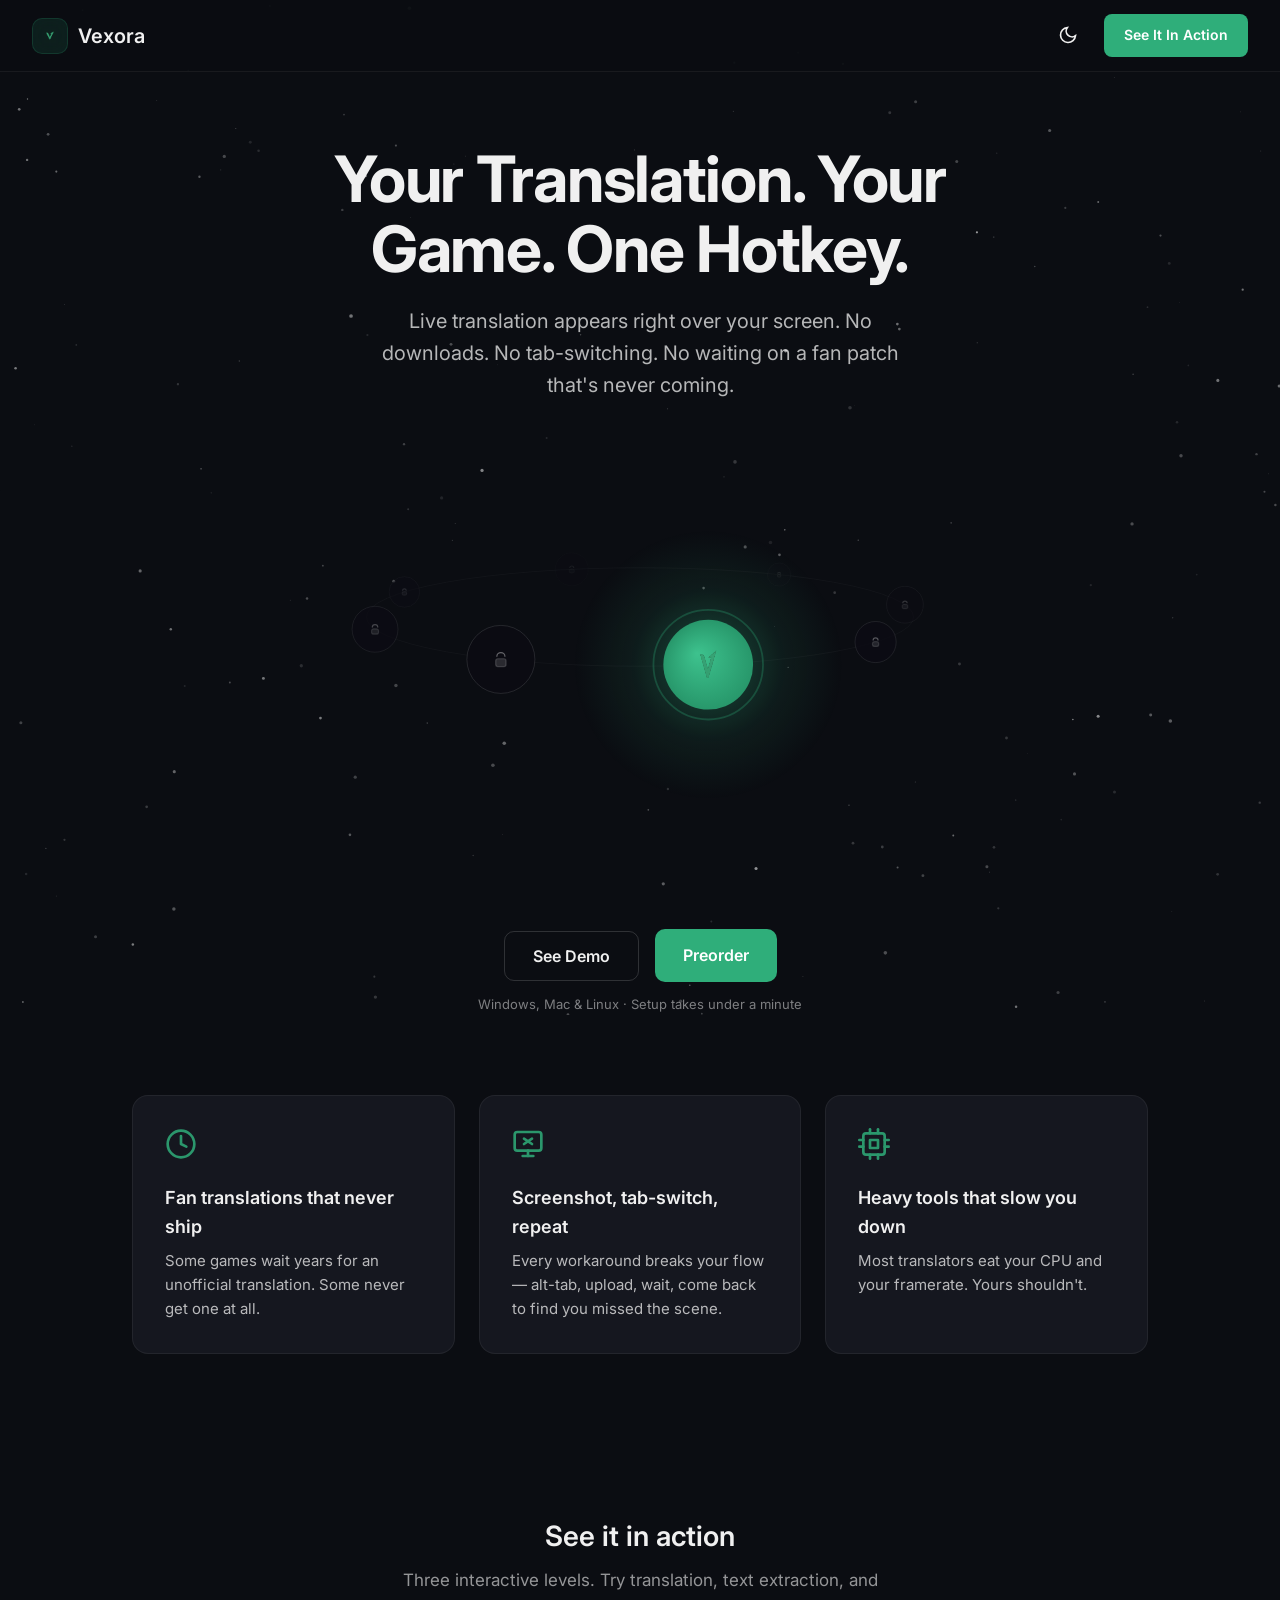
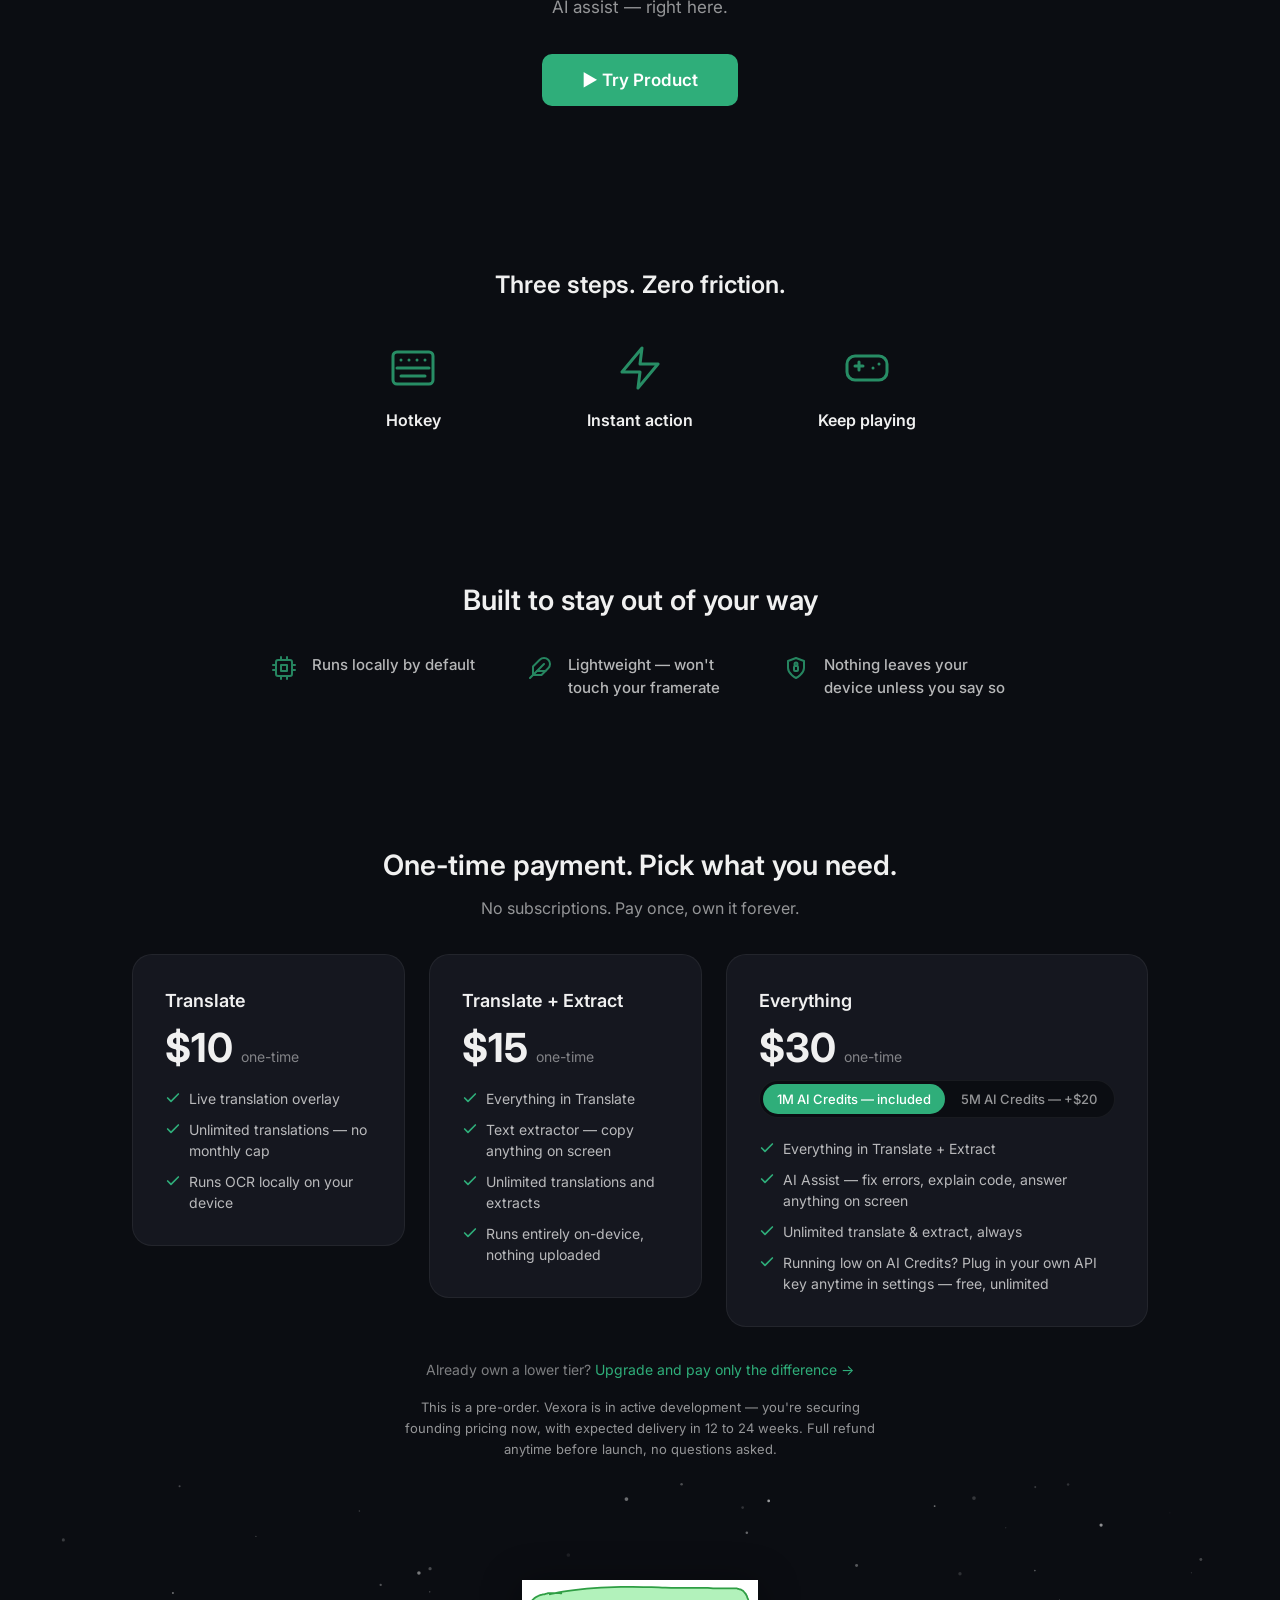
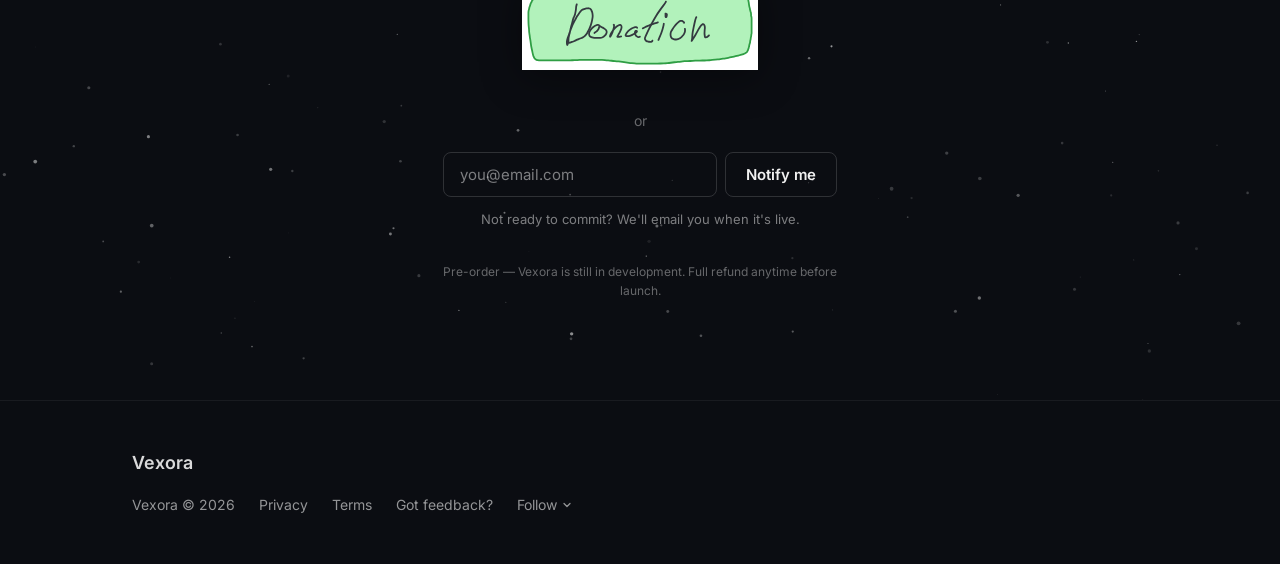
==== vexora/index.html @ 1b19114e "fix: implement realistic comet gravity slingshot and fix wrapping behavior" ====
<!DOCTYPE html>
<html lang="en" data-theme="dark">
<head>
  <meta charset="UTF-8">
  <meta name="viewport" content="width=device-width, initial-scale=1.0">
  <title>Vexora Project</title>
  <meta name="description" content="Live translation appears right over your screen. No downloads. No tab-switching. No waiting on a fan patch that's never coming.">

  <!-- Open Graph (Discord / Reddit / Telegram share cards) -->
  <meta property="og:title" content="Vexora — Live Game Translation & AI Screen Assistant">
  <meta property="og:description" content="Live translation overlay for games. One hotkey, zero tab-switching. Works on Windows & Mac.">
  <meta property="og:type" content="website">
  <meta property="og:url" content="https://noxielabs.space/">
  <meta property="og:image" content="">
  <meta property="og:image:width" content="1200">
  <meta property="og:image:height" content="630">

  <!-- Twitter Card -->
  <meta name="twitter:card" content="summary_large_image">
  <meta name="twitter:title" content="Vexora — Live Game Translation & AI Screen Assistant">
  <meta name="twitter:description" content="Live translation overlay for games. One hotkey, zero tab-switching.">
  <meta name="twitter:image" content="">

  <!-- Favicon (inline SVG placeholder — geometric V in brand green) -->
  <link rel="icon" type="image/svg+xml" href="data:image/svg+xml,%3Csvg xmlns='http://www.w3.org/2000/svg' viewBox='0 0 32 32'%3E%3Crect width='32' height='32' rx='8' fill='%230B0D12'/%3E%3Cpath d='M8 9l8 14 8-14' stroke='%232FAE7A' stroke-width='3' stroke-linecap='round' stroke-linejoin='round' fill='none'/%3E%3C/svg%3E">

  <!-- Fonts -->
  <link rel="preconnect" href="https://fonts.googleapis.com">
  <link rel="preconnect" href="https://fonts.gstatic.com" crossorigin>
  <link href="https://fonts.googleapis.com/css2?family=Inter:wght@400;500;600;700&display=swap" rel="stylesheet">

  <link rel="stylesheet" href="/assets/css/main.css">
</head>
<body>

  <!-- ========== HEADER ========== -->
  <header class="header" id="header">
    <a href="/" class="header__logo">
      <span class="header__logo-icon-wrap">
        <img src="/assets/images/logo.png" alt="Vexora V logo" class="header__logo-icon">
      </span>
      <span class="header__logo-text">Vexora</span>
    </a>
    <div class="header__right">
      <!-- Theme Toggle -->
      <button class="theme-toggle" id="theme-toggle" aria-label="Toggle theme">
        <!-- Sun icon (shown in light theme) -->
        <svg class="theme-toggle__sun" xmlns="http://www.w3.org/2000/svg" fill="none" viewBox="0 0 24 24" stroke="currentColor" stroke-width="2">
          <circle cx="12" cy="12" r="5"/>
          <line x1="12" y1="1" x2="12" y2="3"/>
          <line x1="12" y1="21" x2="12" y2="23"/>
          <line x1="4.22" y1="4.22" x2="5.64" y2="5.64"/>
          <line x1="18.36" y1="18.36" x2="19.78" y2="19.78"/>
          <line x1="1" y1="12" x2="3" y2="12"/>
          <line x1="21" y1="12" x2="23" y2="12"/>
          <line x1="4.22" y1="19.78" x2="5.64" y2="18.36"/>
          <line x1="18.36" y1="5.64" x2="19.78" y2="4.22"/>
        </svg>
        <!-- Moon icon (shown in dark theme) -->
        <svg class="theme-toggle__moon" xmlns="http://www.w3.org/2000/svg" fill="none" viewBox="0 0 24 24" stroke="currentColor" stroke-width="2">
          <path d="M21 12.79A9 9 0 1 1 11.21 3 7 7 0 0 0 21 12.79z"/>
        </svg>
      </button>
      <!-- CTA — anchors to demo section -->
      <a href="#demo" class="header__cta" id="header-demo-btn">See It In Action</a>
      <!-- Preorder CTA in header links to pricing -->
      <!-- Note: main preorder CTA is in hero section -->
    </div>
  </header>

  <!-- ========== SECTION 1: HERO ========== -->
  <section class="section" id="hero">
    <canvas class="stars-canvas" id="hero-stars"></canvas>

    <div class="hero__content" style="padding: 0 var(--space-xl);">
      <h1 class="hero__title">Your Translation. Your Game. One&nbsp;Hotkey.</h1>
      <p class="hero__subtitle">Live translation appears right over your screen. No downloads. No tab-switching. No waiting on a fan patch that's never coming.</p>
    </div>

    <div class="hero__planets-wrap" id="planets-wrap">
      <canvas class="hero__planets-canvas" id="planets-canvas"></canvas>
    </div>

    <div class="hero__content" style="padding: 0 var(--space-xl);">
      <div class="hero__cta-group">
        <button class="hero__cta hero__cta--secondary" id="hero-demo-btn">See Demo</button>
        <a href="#pricing" class="hero__cta">Preorder</a>
      </div>
      <p class="hero__micro">Windows, Mac &amp; Linux · Setup takes under a minute</p>
    </div>
  </section>

  <!-- ========== SECTION 2: PAIN ========== -->
  <section class="section" id="pain">
    <div class="container">
      <div class="pain__grid">

        <!-- Card 1 -->
        <div class="pain-card">
          <svg class="pain-card__icon" viewBox="0 0 24 24" fill="none" stroke="currentColor" stroke-width="2" stroke-linecap="round" stroke-linejoin="round">
            <circle cx="12" cy="12" r="10"/>
            <polyline points="12 6 12 12 16 14"/>
          </svg>
          <h3 class="pain-card__title">Fan translations that never ship</h3>
          <p class="pain-card__text">Some games wait years for an unofficial translation. Some never get one at all.</p>
        </div>

        <!-- Card 2 -->
        <div class="pain-card">
          <svg class="pain-card__icon" viewBox="0 0 24 24" fill="none" stroke="currentColor" stroke-width="2" stroke-linecap="round" stroke-linejoin="round">
            <rect x="2" y="3" width="20" height="14" rx="2"/>
            <line x1="8" y1="21" x2="16" y2="21"/>
            <line x1="12" y1="17" x2="12" y2="21"/>
            <line x1="15" y1="8" x2="9" y2="12"/>
            <line x1="9" y1="8" x2="15" y2="12"/>
          </svg>
          <h3 class="pain-card__title">Screenshot, tab-switch, repeat</h3>
          <p class="pain-card__text">Every workaround breaks your flow — alt-tab, upload, wait, come back to find you missed the scene.</p>
        </div>

        <!-- Card 3 -->
        <div class="pain-card">
          <svg class="pain-card__icon" viewBox="0 0 24 24" fill="none" stroke="currentColor" stroke-width="2" stroke-linecap="round" stroke-linejoin="round">
            <rect x="4" y="4" width="16" height="16" rx="2"/>
            <rect x="9" y="9" width="6" height="6"/>
            <line x1="9" y1="1" x2="9" y2="4"/>
            <line x1="15" y1="1" x2="15" y2="4"/>
            <line x1="9" y1="20" x2="9" y2="23"/>
            <line x1="15" y1="20" x2="15" y2="23"/>
            <line x1="20" y1="9" x2="23" y2="9"/>
            <line x1="20" y1="14" x2="23" y2="14"/>
            <line x1="1" y1="9" x2="4" y2="9"/>
            <line x1="1" y1="14" x2="4" y2="14"/>
          </svg>
          <h3 class="pain-card__title">Heavy tools that slow you down</h3>
          <p class="pain-card__text">Most translators eat your CPU and your framerate. Yours shouldn't.</p>
        </div>

      </div>
    </div>
  </section>

  <!-- ========== SECTION 3: INTERACTIVE DEMO ========== -->
  <section class="section" id="demo">
    <div class="container" style="text-align: center;">
      <h2 class="demo__title">See it in action</h2>
      <p style="font-size: 17px; color: var(--text-tertiary); margin-top: var(--space-sm); margin-bottom: var(--space-xl); max-width: 480px; margin-left: auto; margin-right: auto;">Three interactive levels. Try translation, text extraction, and AI assist — right here.</p>
      <button class="hero__cta" id="try-product-btn" style="font-size: 17px; padding: 16px 40px;">
        ▶︎ Try Product
      </button>
    </div>
  </section>

  <!-- ========== SECTION 4: HOW IT WORKS ========== -->
  <section class="section" id="how-it-works">
    <div class="container">
      <div class="hiw__header">
        <h2 class="hiw__title">Three steps. Zero friction.</h2>
      </div>
      <div class="hiw__grid">
        <!-- Step 1 -->
        <div class="hiw__step">
          <svg class="hiw__icon" viewBox="0 0 24 24" fill="none" stroke="currentColor" stroke-width="1.5" stroke-linecap="round" stroke-linejoin="round">
            <rect x="2" y="4" width="20" height="16" rx="2"/>
            <line x1="6" y1="8" x2="6" y2="8.01"/>
            <line x1="10" y1="8" x2="10" y2="8.01"/>
            <line x1="14" y1="8" x2="14" y2="8.01"/>
            <line x1="18" y1="8" x2="18" y2="8.01"/>
            <line x1="4" y1="12" x2="20" y2="12"/>
            <line x1="6" y1="16" x2="18" y2="16"/>
          </svg>
          <span class="hiw__label">Hotkey</span>
        </div>
        <!-- Step 2 -->
        <div class="hiw__step">
          <svg class="hiw__icon" viewBox="0 0 24 24" fill="none" stroke="currentColor" stroke-width="1.5" stroke-linecap="round" stroke-linejoin="round">
            <polygon points="13 2 3 14 12 14 11 22 21 10 12 10 13 2"/>
          </svg>
          <span class="hiw__label">Instant action</span>
        </div>
        <!-- Step 3 -->
        <div class="hiw__step">
          <svg class="hiw__icon" viewBox="0 0 24 24" fill="none" stroke="currentColor" stroke-width="1.5" stroke-linecap="round" stroke-linejoin="round">
            <line x1="6" y1="11" x2="10" y2="11"/>
            <line x1="8" y1="9" x2="8" y2="13"/>
            <line x1="15" y1="12" x2="15.01" y2="12"/>
            <line x1="18" y1="10" x2="18.01" y2="10"/>
            <rect x="2" y="6" width="20" height="12" rx="4"/>
          </svg>
          <span class="hiw__label">Keep playing</span>
        </div>
      </div>
    </div>
  </section>

  <!-- ========== SECTION 5: PRIVACY / TRUST ========== -->
  <section class="section" id="privacy-trust">
    <div class="container container--narrow">
      <div class="trust__header">
        <h2 class="trust__title">Built to stay out of your way</h2>
      </div>
      <div class="trust__grid">
        <!-- Item 1 -->
        <div class="trust__item">
          <svg class="trust__icon" viewBox="0 0 24 24" fill="none" stroke="currentColor" stroke-width="2" stroke-linecap="round" stroke-linejoin="round">
            <rect x="4" y="4" width="16" height="16" rx="2"/>
            <rect x="9" y="9" width="6" height="6"/>
            <line x1="9" y1="1" x2="9" y2="4"/><line x1="15" y1="1" x2="15" y2="4"/>
            <line x1="9" y1="20" x2="9" y2="23"/><line x1="15" y1="20" x2="15" y2="23"/>
            <line x1="20" y1="9" x2="23" y2="9"/><line x1="20" y1="14" x2="23" y2="14"/>
            <line x1="1" y1="9" x2="4" y2="9"/><line x1="1" y1="14" x2="4" y2="14"/>
          </svg>
          <span class="trust__text">Runs locally by default</span>
        </div>
        <!-- Item 2 -->
        <div class="trust__item">
          <svg class="trust__icon" viewBox="0 0 24 24" fill="none" stroke="currentColor" stroke-width="2" stroke-linecap="round" stroke-linejoin="round">
            <path d="M20.24 12.24a6 6 0 0 0-8.49-8.49L5 10.5V19h8.5z"/>
            <line x1="16" y1="8" x2="2" y2="22"/>
            <line x1="17.5" y1="15" x2="9" y2="15"/>
          </svg>
          <span class="trust__text">Lightweight — won't touch your framerate</span>
        </div>
        <!-- Item 3 -->
        <div class="trust__item">
          <svg class="trust__icon" viewBox="0 0 24 24" fill="none" stroke="currentColor" stroke-width="2" stroke-linecap="round" stroke-linejoin="round">
            <path d="M12 22s8-4 8-10V5l-8-3-8 3v7c0 6 8 10 8 10z"/>
            <rect x="10" y="10" width="4" height="5" rx="1"/>
            <circle cx="12" cy="8" r="1.5"/>
          </svg>
          <span class="trust__text">Nothing leaves your device unless you say so</span>
        </div>
      </div>
    </div>
  </section>

  <!-- ========== SECTION 6: PRICING ========== -->
  <section class="section" id="pricing" style="padding-bottom: 20px;">
    <div class="container">

      <div class="pricing__header">
        <h2 class="pricing__title">One-time payment. Pick what you need.</h2>
        <p class="pricing__subtitle">No subscriptions. Pay once, own it forever.</p>
      </div>

      <div class="pricing__grid">

        <!-- TIER 1 -->
        <div class="pricing-card">
          <h3 class="pricing-card__name">Translate</h3>
          <div class="pricing-card__price-row">
            <span class="pricing-card__price">$10</span>
            <span class="pricing-card__price-label">one-time</span>
          </div>
          <ul class="pricing-card__features">
            <li class="pricing-card__feature">
              <svg class="pricing-card__check" viewBox="0 0 24 24" fill="none" stroke="currentColor" stroke-width="2.5" stroke-linecap="round" stroke-linejoin="round"><polyline points="20 6 9 17 4 12"/></svg>
              Live translation overlay
            </li>
            <li class="pricing-card__feature">
              <svg class="pricing-card__check" viewBox="0 0 24 24" fill="none" stroke="currentColor" stroke-width="2.5" stroke-linecap="round" stroke-linejoin="round"><polyline points="20 6 9 17 4 12"/></svg>
              Unlimited translations — no monthly cap
            </li>
            <li class="pricing-card__feature">
              <svg class="pricing-card__check" viewBox="0 0 24 24" fill="none" stroke="currentColor" stroke-width="2.5" stroke-linecap="round" stroke-linejoin="round"><polyline points="20 6 9 17 4 12"/></svg>
              Runs OCR locally on your device
            </li>
          </ul>
          <!-- <a href="#pending-checkout" class="pricing-card__btn pricing-card__btn--secondary" id="btn-tier1">Get Translate</a> -->
        </div>

        <!-- TIER 2 (highlighted) -->
        <div class="pricing-card">

          <h3 class="pricing-card__name">Translate + Extract</h3>
          <div class="pricing-card__price-row">
            <span class="pricing-card__price">$15</span>
            <span class="pricing-card__price-label">one-time</span>
          </div>
          <ul class="pricing-card__features">
            <li class="pricing-card__feature">
              <svg class="pricing-card__check" viewBox="0 0 24 24" fill="none" stroke="currentColor" stroke-width="2.5" stroke-linecap="round" stroke-linejoin="round"><polyline points="20 6 9 17 4 12"/></svg>
              Everything in Translate
            </li>
            <li class="pricing-card__feature">
              <svg class="pricing-card__check" viewBox="0 0 24 24" fill="none" stroke="currentColor" stroke-width="2.5" stroke-linecap="round" stroke-linejoin="round"><polyline points="20 6 9 17 4 12"/></svg>
              Text extractor — copy anything on screen
            </li>
            <li class="pricing-card__feature">
              <svg class="pricing-card__check" viewBox="0 0 24 24" fill="none" stroke="currentColor" stroke-width="2.5" stroke-linecap="round" stroke-linejoin="round"><polyline points="20 6 9 17 4 12"/></svg>
              Unlimited translations and extracts
            </li>
            <li class="pricing-card__feature">
              <svg class="pricing-card__check" viewBox="0 0 24 24" fill="none" stroke="currentColor" stroke-width="2.5" stroke-linecap="round" stroke-linejoin="round"><polyline points="20 6 9 17 4 12"/></svg>
              Runs entirely on-device, nothing uploaded
            </li>
          </ul>
          <!-- <a href="#pending-checkout" class="pricing-card__btn pricing-card__btn--primary" id="btn-tier2">Get Translate + Extract</a> -->
        </div>

        <!-- TIER 3 (with AI Credits toggle) -->
        <div class="pricing-card">
          <h3 class="pricing-card__name">Everything</h3>
          <div class="pricing-card__price-row">
            <span class="pricing-card__price" id="tier3-price">$30</span>
            <span class="pricing-card__price-label">one-time</span>
          </div>

          <!-- AI Credits toggle -->
          <div class="pricing-card__toggle-wrap">
            <div class="credits-toggle" id="credits-toggle">
              <button class="credits-toggle__opt active" data-credits="1m">1M AI Credits — included</button>
              <button class="credits-toggle__opt" data-credits="5m">5M AI Credits — +$20</button>
            </div>
          </div>

          <ul class="pricing-card__features">
            <li class="pricing-card__feature">
              <svg class="pricing-card__check" viewBox="0 0 24 24" fill="none" stroke="currentColor" stroke-width="2.5" stroke-linecap="round" stroke-linejoin="round"><polyline points="20 6 9 17 4 12"/></svg>
              Everything in Translate + Extract
            </li>
            <li class="pricing-card__feature">
              <svg class="pricing-card__check" viewBox="0 0 24 24" fill="none" stroke="currentColor" stroke-width="2.5" stroke-linecap="round" stroke-linejoin="round"><polyline points="20 6 9 17 4 12"/></svg>
              AI Assist — fix errors, explain code, answer anything on screen
            </li>
            <li class="pricing-card__feature">
              <svg class="pricing-card__check" viewBox="0 0 24 24" fill="none" stroke="currentColor" stroke-width="2.5" stroke-linecap="round" stroke-linejoin="round"><polyline points="20 6 9 17 4 12"/></svg>
              Unlimited translate &amp; extract, always
            </li>
            <li class="pricing-card__feature">
              <svg class="pricing-card__check" viewBox="0 0 24 24" fill="none" stroke="currentColor" stroke-width="2.5" stroke-linecap="round" stroke-linejoin="round"><polyline points="20 6 9 17 4 12"/></svg>
              Running low on AI Credits? Plug in your own API key anytime in settings — free, unlimited
            </li>
          </ul>
          <!-- <a href="#pending-checkout" class="pricing-card__btn pricing-card__btn--secondary" id="btn-tier3">Get Everything</a> -->
        </div>

      </div>

      <!-- Upgrade + disclaimer -->
      <div class="pricing__footer">
        <p class="pricing__upgrade">Already own a lower tier? <a href="mailto:noxielabs@gmail.com">Upgrade and pay only the difference →</a></p>
        <p class="pricing__disclaimer">This is a pre-order. Vexora is in active development — you're securing founding pricing now, with expected delivery in 12 to 24 weeks. Full refund anytime before launch, no questions asked.</p>
      </div>

    </div>
  </section>


  <!-- ========== SECTION 7: FINAL CTA ========== -->
  <section class="section" id="final-cta">
    <canvas class="stars-canvas" id="cta-stars"></canvas>
    <!-- Додано flexbox для центрування та прибрано зайвий верхній відступ -->
    <div class="container container--cta" style="position: relative; z-index: 2; padding-top: 0; display: flex; flex-direction: column; align-items: center;">
      <a href="/pages/beta" style="display: inline-block; transition: transform 0.3s ease; margin-bottom: 20px;" onmouseenter="this.style.transform='scale(1.05) rotate(-2deg)'" onmouseleave="this.style.transform='scale(1) rotate(0deg)'">
        <img src="/assets/images/button.svg" alt="Get Beta" style="max-height: 90px; display: block; filter: drop-shadow(0 6px 20px rgba(0, 0, 0, 0.4));">
      </a>
      <div class="cta__divider" style="margin-bottom: 20px;"><span>or</span></div>
      <div id="email-form-wrap">
        <form class="cta__email-form" id="email-form" novalidate>
          <input class="cta__email-input" type="email" name="email" placeholder="you@email.com" required autocomplete="email">
          <button class="cta__email-btn" type="submit">Notify me</button>
        </form>
        <p class="cta__email-hint">Not ready to commit? We'll email you when it's live.</p>
      </div>
      <p class="cta__preorder-note">Pre-order — Vexora is still in development. Full refund anytime before launch.</p>
    </div>
  </section>

  <!-- ========== FOOTER ========== -->
  <footer class="footer" id="footer">
    <div class="footer__inner">
      <div class="footer__brand">Vexora</div>
      <div class="footer__links">
        <span class="footer__copy">Vexora © 2026</span>
        <a href="/pages/privacy" class="footer__link">Privacy</a>
        <a href="/pages/terms" class="footer__link">Terms</a>
        <a href="https://tally.so/r/rjQXMv" class="footer__link" id="footer-feedback" target="_blank" rel="noopener">Got feedback?</a>

        <!-- Follow popup -->
        <div class="footer__follow-wrap">
          <button class="footer__follow-btn" id="follow-btn">
            Follow
            <svg viewBox="0 0 24 24" fill="none" stroke="currentColor" stroke-width="2.5" stroke-linecap="round" stroke-linejoin="round"><polyline points="6 9 12 15 18 9"/></svg>
          </button>
          <div class="footer__popup" id="follow-popup">
            <!-- Twitter/X -->
            <a href="https://x.com/noxielabs" class="footer__popup-link" id="social-twitter" target="_blank" rel="noopener">
              <svg viewBox="0 0 24 24"><path d="M23.953 4.57a10 10 0 01-2.825.775 4.958 4.958 0 002.163-2.723 10.054 10.054 0 01-3.127 1.195 4.92 4.92 0 00-8.384 4.482C7.69 8.095 4.067 6.13 1.64 3.162a4.822 4.822 0 00-.666 2.475c0 1.71.87 3.213 2.188 4.096a4.904 4.904 0 01-2.228-.616v.06a4.923 4.923 0 003.946 4.827 4.996 4.996 0 01-2.212.085 4.936 4.936 0 004.604 3.417 9.867 9.867 0 01-6.102 2.105c-.39 0-.779-.023-1.17-.067a13.995 13.995 0 007.557 2.209c9.053 0 13.998-7.496 13.998-13.985 0-.21 0-.42-.015-.63A9.935 9.935 0 0024 4.59z"/></svg>
              Twitter (X)
            </a>
            <!-- Telegram -->
            <a href="https://t.me/noxielabs" class="footer__popup-link" id="social-telegram" target="_blank" rel="noopener">
              <svg viewBox="0 0 24 24" fill="currentColor"><path d="M11.944 0A12 12 0 0 0 0 12a12 12 0 0 0 12 12 12 12 0 0 0 12-12A12 12 0 0 0 12 0h-.056zm4.962 7.224c.1-.002.321.023.465.14a.506.506 0 0 1 .171.325c.016.093.036.306.02.472-.18 1.898-.962 6.502-1.36 8.627-.168.9-.499 1.201-.82 1.23-.696.065-1.225-.46-1.9-.902-1.056-.693-1.653-1.124-2.678-1.8-1.185-.78-.417-1.21.258-1.91.177-.184 3.247-2.977 3.307-3.23.007-.032.014-.15-.056-.212s-.174-.041-.249-.024c-.106.024-1.793 1.14-5.061 3.345-.479.33-.913.49-1.302.48-.428-.008-1.252-.241-1.865-.44-.752-.245-1.349-.374-1.297-.789.027-.216.325-.437.893-.663 3.498-1.524 5.83-2.529 6.998-3.014 3.332-1.386 4.025-1.627 4.476-1.635z"/></svg>
              Telegram
            </a>
          </div>
        </div>
      </div>
    </div>
  </footer>

  <!-- ========== FULL-SCREEN DEMO OVERLAY ========== -->
  <div class="demo-overlay" id="demo-overlay">
    <div class="demo-overlay__bar">
      <div class="demo-overlay__progress">
        <div class="demo-overlay__step" id="step-1"></div>
        <div class="demo-overlay__step" id="step-2"></div>
        <div class="demo-overlay__step" id="step-3"></div>
        <span class="demo-overlay__level-label" id="level-label">Level 1 / 3</span>
      </div>
      <button class="demo-overlay__close" id="overlay-close" aria-label="Close demo">
        <svg viewBox="0 0 24 24" fill="none" stroke="currentColor" stroke-width="2" stroke-linecap="round" stroke-linejoin="round"><line x1="18" y1="6" x2="6" y2="18"/><line x1="6" y1="6" x2="18" y2="18"/></svg>
      </button>
    </div>

    <canvas class="demo-overlay__comet" id="demo-comet-canvas"></canvas>

    <div class="demo-overlay__body">
      <!-- Level transition screen -->
      <div class="demo-overlay__transition" id="level-transition">
        <div class="demo-overlay__transition-text" id="transition-text">Level Complete!</div>
        <div class="demo-overlay__transition-sub" id="transition-sub">Moving to next level...</div>
      </div>

      <!-- LEVEL 1: Translate (user-triggered) -->
      <div class="demo-overlay__level" id="overlay-level-1">
        <div class="demo-overlay__level-title">Level 1 — Translate</div>
        <p class="demo-overlay__level-desc">Press the hotkey to translate</p>

        <div class="demo-stage">
          <div class="translate__speaker">
            <div class="translate__avatar"></div>
            <span class="translate__speaker-name">NPC</span>
          </div>
          <div class="translate__text-line" id="ol-translate-text"></div>
        </div>

        <div class="demo-hotkey-indicator" id="ol-hotkey-indicator">
          <kbd>Hotkey</kbd> <span style="margin-left: 4px;">Translate</span>
        </div>
        <p class="demo-auto-caption" id="ol-translate-caption">That's it. No alt-tab, no dictionary, no guessing.</p>
      </div>

      <!-- LEVEL 2: Extract (user selects) -->
      <div class="demo-overlay__level" id="overlay-level-2">
        <div class="demo-overlay__level-title">Level 2 — Extract</div>
        <p class="demo-overlay__level-desc">Drag to select the text block</p>

        <div class="demo-stage" id="ol-extract-stage">
          <div class="demo__geo-frame demo__geo-frame--draggable" id="ol-extract-frame" style="max-width: 100%;">
            <div class="extract__lines" id="ol-extract-lines">
              <div class="extract__line"></div>
              <div class="extract__line"></div>
              <div class="extract__line"></div>
              <div class="extract__line"></div>
              <div class="extract__line"></div>
              <div class="extract__line"></div>
              <div class="extract__selection" id="ol-extract-selection"></div>
            </div>
            <div class="demo__toast" id="ol-extract-toast">
              <svg viewBox="0 0 24 24" fill="none" stroke="currentColor" stroke-width="2.5" stroke-linecap="round" stroke-linejoin="round"><polyline points="20 6 9 17 4 12"/></svg>
              Copied to clipboard
            </div>
            <div class="demo__select-rect" id="ol-extract-select-rect"></div>
          </div>
        </div>
        <p class="demo-auto-caption" id="ol-extract-caption">Grab any text on screen. Paste it wherever you need it.</p>
      </div>

      <!-- LEVEL 3: Assist (user selects) -->
      <div class="demo-overlay__level" id="overlay-level-3">
        <div class="demo-overlay__level-title">Level 3 — Assist</div>
        <p class="demo-overlay__level-desc">Select the broken blocks to fix them</p>

        <div class="demo-stage" id="ol-assist-stage">
          <div class="demo__geo-frame demo__geo-frame--draggable" id="ol-assist-frame" style="max-width: 100%;">
            <div class="assist__blocks" id="ol-assist-blocks">
              <div class="assist__block glitched"></div>
              <div class="assist__block glitched"></div>
              <div class="assist__block glitched"></div>
              <div class="assist__block glitched"></div>
              <div class="assist__block glitched"></div>
              <div class="assist__block glitched"></div>
            </div>
            <p class="assist__result" id="ol-assist-result">Fixed. Here's what went wrong: mismatched bracket on line 12.</p>
            <div class="demo__select-rect" id="ol-assist-select-rect"></div>
          </div>
        </div>
        <p class="demo-auto-caption" id="ol-assist-caption">From broken terminal output to a clear answer — instantly.</p>
      </div>

      <!-- FINISH screen -->
      <div class="demo-finish" id="overlay-finish">
        <div class="demo-finish__icon">
          <svg viewBox="0 0 24 24" fill="none" stroke="currentColor" stroke-width="2.5" stroke-linecap="round" stroke-linejoin="round"><polyline points="20 6 9 17 4 12"/></svg>
        </div>
        <div class="demo-finish__title">Demo Complete</div>
        <p class="demo-finish__desc">You've seen Translate, Extract, and Assist in action. Ready to get started?</p>
        <button class="demo-finish__btn" id="overlay-finish-btn">Finish</button>
      </div>
    </div>
  </div>

  <!-- Comet overlay canvas -->
  <canvas class="comet-canvas" id="comet-canvas"></canvas>

  <!-- Planet tooltip -->
  <div class="planet-tooltip" id="planet-tooltip"></div>

  <script>
    /* =============================================
       CONFIG — named constants for connectors
       (design-brief.md §10, mvp-toolbox.md)
       ============================================= */
    const CONFIG = {
      // Lemon Squeezy Checkout Links (Leave empty until you pass verification)
      LEMONSQUEEZY_CHECKOUT_URL_TIER1: "", 
      LEMONSQUEEZY_CHECKOUT_URL_TIER2: "",
      LEMONSQUEEZY_CHECKOUT_URL_TIER3_BASE: "",
      LEMONSQUEEZY_CHECKOUT_URL_TIER3_PLUS: "",
      
      // Loops.so Form Endpoint (Paste your Loops endpoint URL here)
      EMAIL_FORM_ENDPOINT: "https://app.loops.so/api/newsletter-form/cmslrspyg0m100j4dcmnsko24",
      
      // External Links (Replace these with your actual URLs)
      FEEDBACK_FORM_URL: "https://tally.so/r/rjQXMv", // Example Tally link
      TWITTER_URL: "https://x.com/noxielabs",
      TELEGRAM_URL: "https://t.me/noxielabs",
    };

    /* =============================================
       THEME TOGGLE
       ============================================= */
    const html = document.documentElement;
    const toggle = document.getElementById('theme-toggle');

    // Restore saved theme or default to dark
    const savedTheme = localStorage.getItem('vexora-theme') || 'dark';
    html.setAttribute('data-theme', savedTheme);

    toggle.addEventListener('click', () => {
      const current = html.getAttribute('data-theme');
      const next = current === 'dark' ? 'light' : 'dark';
      html.setAttribute('data-theme', next);
      localStorage.setItem('vexora-theme', next);
    });

    /* =============================================
       HEADER SCROLL STATE
       ============================================= */
    const header = document.getElementById('header');

    const onScroll = () => {
      if (window.scrollY > 10) {
        header.classList.add('scrolled');
      } else {
        header.classList.remove('scrolled');
      }
    };

    window.addEventListener('scroll', onScroll, { passive: true });
    onScroll(); // init

    /* =============================================
       HERO PARALLAX — mouse-driven bg shift
       (design-brief §1: "легкий parallax при русі
        миші, зсув 5-10px")
       ============================================= */
    const heroBg = document.getElementById('hero-bg');
    const heroSection = document.getElementById('hero');

    if (heroBg && heroSection) {
      let rafId = null;

      heroSection.addEventListener('mousemove', (e) => {
        if (rafId) return; // throttle to one rAF
        rafId = requestAnimationFrame(() => {
          const rect = heroSection.getBoundingClientRect();
          // Normalise cursor position to -1…+1 from center
          const nx = ((e.clientX - rect.left) / rect.width - 0.5) * 2;
          const ny = ((e.clientY - rect.top) / rect.height - 0.5) * 2;
          // Shift up to ±10px
          const dx = nx * 10;
          const dy = ny * 10;
          heroBg.style.transform = `translate(${dx}px, ${dy}px)`;
          rafId = null;
        });
      });

      heroSection.addEventListener('mouseleave', () => {
        heroBg.style.transition = 'transform 0.6s ease';
        heroBg.style.transform = 'translate(0, 0)';
        setTimeout(() => { heroBg.style.transition = ''; }, 600);
      });
    }

    /* =============================================
       GAMIFIED DEMO — Full-screen overlay with levels
       ============================================= */

    const GLYPHS = 'ΨΞΩΣΔΘΛΦαβγδεζηθλμξπρσφψωᚠᚢᚦᚨᚱᚲᛃᛇᛈᛉᛊᛏᛒᛗᛚᛞ';
    const TRANSLATED = 'Wait — I understand this now.';
    function randomGlyph() { return GLYPHS[Math.floor(Math.random() * GLYPHS.length)]; }
    function buildGlyphString(t) { return t.split('').map(c => c === ' ' ? ' ' : randomGlyph()).join(''); }

    // --- Overlay state machine ---
    const overlay = document.getElementById('demo-overlay');
    const overlayBody = overlay.querySelector('.demo-overlay__body');
    const levelLabel = document.getElementById('level-label');
    const steps = [document.getElementById('step-1'), document.getElementById('step-2'), document.getElementById('step-3')];
    const levels = [document.getElementById('overlay-level-1'), document.getElementById('overlay-level-2'), document.getElementById('overlay-level-3')];
    const finishScreen = document.getElementById('overlay-finish');
    const transitionEl = document.getElementById('level-transition');
    const transitionText = document.getElementById('transition-text');
    const transitionSub = document.getElementById('transition-sub');
    let currentLevel = 0;
    let translateLoopTimer = null;
    let overlayOpen = false;

    function openOverlay() {
      overlayOpen = true;
      document.body.style.overflow = 'hidden';
      overlay.classList.add('open');
      startLevel(1);
    }

    function closeOverlay() {
      overlayOpen = false;
      overlay.classList.remove('open');
      document.body.style.overflow = '';
      stopTranslateLoop();
      stopDemoComet();
      // Scroll back to the Try Product button
      setTimeout(() => {
        const btn = document.getElementById('try-product-btn');
        if (btn) btn.scrollIntoView({ behavior: 'smooth', block: 'center' });
      }, 500);
    }

    function updateProgress(level) {
      steps.forEach((s, i) => {
        s.classList.remove('active', 'done');
        if (i + 1 < level) s.classList.add('done');
        else if (i + 1 === level) s.classList.add('active');
      });
      levelLabel.textContent = level <= 3 ? `Level ${level} / 3` : 'Complete';
    }

    function startLevel(num) {
      currentLevel = num;
      updateProgress(num);

      // Hide all levels + finish
      levels.forEach(l => l.classList.remove('active'));
      finishScreen.classList.remove('active');
      transitionEl.classList.remove('active');

      if (num === 1) { startLevel1(); }
      else if (num === 2) { initLevel2(); levels[1].classList.add('active'); }
      else if (num === 3) { initLevel3(); levels[2].classList.add('active'); }

      // Start the demo comet guide for this level
      startDemoComet(num);
    }

    function transitionToLevel(nextNum) {
      stopTranslateLoop();
      stopDemoComet();
      const isFinish = nextNum > 3;
      transitionText.textContent = isFinish ? 'All Levels Complete!' : 'Level Complete!';
      transitionSub.textContent = isFinish ? 'Great job!' : 'Moving to next level...';
      transitionEl.classList.add('active');

      setTimeout(() => {
        transitionEl.classList.remove('active');
        if (isFinish) {
          levels.forEach(l => l.classList.remove('active'));
          updateProgress(4);
          finishScreen.classList.add('active');
        } else {
          startLevel(nextNum);
        }
      }, 1500);
    }

    // --- Localized success animation (confetti within shape) ---
    function playSuccessParticles(stageEl, rectData) {
      const container = document.createElement('div');
      container.className = 'selection-success';
      // Position at center of the selection rect
      const cx = rectData.x + rectData.w / 2;
      const cy = rectData.y + rectData.h / 2;
      container.style.left = cx + 'px';
      container.style.top = cy + 'px';

      const colors = ['#2FAE7A', '#6E64FC', '#4F8EF7', '#F5A623', '#3ec48f'];
      const count = 18;

      for (let i = 0; i < count; i++) {
        const p = document.createElement('div');
        p.className = 'selection-success__particle';
        const angle = (Math.PI * 2 * i) / count + (Math.random() - 0.5) * 0.5;
        const dist = 20 + Math.random() * Math.min(rectData.w, rectData.h) * 0.4;
        const tx = Math.cos(angle) * dist;
        const ty = Math.sin(angle) * dist;
        const sz = 4 + Math.random() * 5;
        p.style.width = sz + 'px';
        p.style.height = sz + 'px';
        p.style.background = colors[i % colors.length];
        p.style.setProperty('--tx', tx + 'px');
        p.style.setProperty('--ty', ty + 'px');
        container.appendChild(p);
      }

      stageEl.style.position = 'relative';
      stageEl.appendChild(container);
      setTimeout(() => container.remove(), 900);
    }

    // --- LEVEL 1: User-triggered translate ---
    const olTranslateEl = document.getElementById('ol-translate-text');
    const olHotkeyInd = document.getElementById('ol-hotkey-indicator');
    const olTranslateCaption = document.getElementById('ol-translate-caption');
    let level1Triggered = false;

    function olRenderChars(text, className) {
      olTranslateEl.innerHTML = '';
      text.split('').forEach((ch, i) => {
        const span = document.createElement('span');
        span.className = 'translate__char ' + className;
        span.textContent = ch === ' ' ? '\u00A0' : ch;
        span.style.transitionDelay = (i * 22) + 'ms';
        olTranslateEl.appendChild(span);
      });
    }

    function playLevel1Seq(seq, index, onComplete) {
      if (index >= seq.length) {
        if (onComplete) onComplete();
        return;
      }

      if (index === 0) {
        olRenderChars(seq[index], 'morphing');
        requestAnimationFrame(() => requestAnimationFrame(() => {
          olTranslateEl.querySelectorAll('.translate__char').forEach(c => {
            c.classList.remove('morphing'); c.classList.add('revealed');
          });
        }));
        translateLoopTimer = setTimeout(() => playLevel1Seq(seq, index + 1, onComplete), 1500);
      } else {
        const chars = olTranslateEl.querySelectorAll('.translate__char');
        chars.forEach(c => { c.classList.remove('revealed'); c.classList.add('morphing'); });
        
        translateLoopTimer = setTimeout(() => {
          olRenderChars(seq[index], 'morphing');
          requestAnimationFrame(() => requestAnimationFrame(() => {
            olTranslateEl.querySelectorAll('.translate__char').forEach(c => {
              c.classList.remove('morphing'); c.classList.add('revealed');
            });
          }));
          translateLoopTimer = setTimeout(() => playLevel1Seq(seq, index + 1, onComplete), 1500);
        }, 400); 
      }
    }

    function startLevel1() {
      levels[0].classList.add('active');
      level1Triggered = false;
      olTranslateCaption.classList.remove('visible');
      olHotkeyInd.classList.remove('visible', 'pressed');

      stopTranslateLoop();
      
      const GIBBERISH_SEQ = ["&#^#&^$&#^$&^", "@#&^@##&@^$#&", "@($*(@*#&@(*&#*"];
      playLevel1Seq(GIBBERISH_SEQ, 0, () => {
        translateLoopTimer = setTimeout(() => olHotkeyInd.classList.add('visible'), 600);
      });
    }

    // User clicks the hotkey indicator to trigger translation
    olHotkeyInd.addEventListener('click', () => {
      if (currentLevel !== 1 || level1Triggered || !overlayOpen) return;
      level1Triggered = true;
      stopDemoComet(); // stop the comet orbiting
      runTranslateOnce();
    });

    function runTranslateOnce() {
      if (!overlayOpen || currentLevel !== 1) return;

      stopTranslateLoop();

      // Phase 1: Press hotkey indicator
      olHotkeyInd.classList.add('pressed');

      // The Purple Wave
      const stageEl = document.querySelector('#overlay-level-1 .demo-stage');
      const ripple = document.createElement('div');
      ripple.className = 'magic-ripple';
      stageEl.appendChild(ripple);
      
      setTimeout(() => ripple.remove(), 1200);

      // Phase 2: Blur out glyphs
      const chars = olTranslateEl.querySelectorAll('.translate__char');
      chars.forEach(c => { c.classList.remove('revealed'); c.classList.add('morphing'); });

      // Phase 3 & 4: Swap to translated sequence
      const ENGLISH_SEQ = ["Where is the artifact?", "The king hid it well.", "We must find it."];
      translateLoopTimer = setTimeout(() => {
        olHotkeyInd.classList.remove('pressed');
        olTranslateCaption.classList.add('visible');
        
        playLevel1Seq(ENGLISH_SEQ, 0, () => {
          // Phase 5: Advance to Level 2
          translateLoopTimer = setTimeout(() => {
            transitionToLevel(2);
          }, 1000);
        });
      }, 700);
    }

    function stopTranslateLoop() {
      if (translateLoopTimer) { clearTimeout(translateLoopTimer); translateLoopTimer = null; }
    }

    // --- LEVEL 2: Extract (drag-to-select) ---
    let olExtractState = 'idle';

    function initLevel2() {
      olExtractState = 'idle';
      const lines = document.querySelectorAll('#ol-extract-lines .extract__line');
      lines.forEach(l => l.classList.remove('selected'));
      document.getElementById('ol-extract-selection').classList.remove('visible');
      document.getElementById('ol-extract-toast').classList.remove('visible');
      document.getElementById('ol-extract-caption').classList.remove('visible');
      document.getElementById('ol-extract-select-rect').classList.remove('active');
    }

    function playOlExtractResult() {
      const lines = document.querySelectorAll('#ol-extract-lines .extract__line');
      const frame = document.getElementById('ol-extract-frame');
      const rectEl = document.getElementById('ol-extract-select-rect');
      const rectBounds = {
        x: parseInt(rectEl.style.left) || 0,
        y: parseInt(rectEl.style.top) || 0,
        w: parseInt(rectEl.style.width) || frame.offsetWidth,
        h: parseInt(rectEl.style.height) || frame.offsetHeight,
      };

      lines.forEach((line, i) => {
        setTimeout(() => line.classList.add('selected'), i * 80);
      });
      setTimeout(() => {
        document.getElementById('ol-extract-selection').classList.add('visible');
        playSuccessParticles(document.getElementById('ol-extract-stage'), rectBounds);
      }, lines.length * 80);
      setTimeout(() => {
        document.getElementById('ol-extract-toast').classList.add('visible');
        document.getElementById('ol-extract-caption').classList.add('visible');
        olExtractState = 'done';
        // Auto-advance after success
        setTimeout(() => transitionToLevel(3), 1800);
      }, lines.length * 80 + 300);
    }

    // --- LEVEL 3: Assist (drag-to-select) ---
    let olAssistState = 'idle';

    function initLevel3() {
      olAssistState = 'idle';
      const blocks = document.querySelectorAll('#ol-assist-blocks .assist__block');
      blocks.forEach(b => { b.classList.add('glitched'); b.classList.remove('fixed'); });
      document.getElementById('ol-assist-result').classList.remove('visible');
      document.getElementById('ol-assist-caption').classList.remove('visible');
      document.getElementById('ol-assist-select-rect').classList.remove('active');
    }

    function playOlAssistResult() {
      const blocks = document.querySelectorAll('#ol-assist-blocks .assist__block');
      const frame = document.getElementById('ol-assist-frame');
      const rectEl = document.getElementById('ol-assist-select-rect');
      const rectBounds = {
        x: parseInt(rectEl.style.left) || 0,
        y: parseInt(rectEl.style.top) || 0,
        w: parseInt(rectEl.style.width) || frame.offsetWidth,
        h: parseInt(rectEl.style.height) || frame.offsetHeight,
      };

      blocks.forEach(b => { b.classList.remove('glitched'); b.classList.add('fixed'); });
      setTimeout(() => {
        document.getElementById('ol-assist-result').classList.add('visible');
        document.getElementById('ol-assist-caption').classList.add('visible');
        playSuccessParticles(document.getElementById('ol-assist-stage'), rectBounds);
        olAssistState = 'done';
        // Auto-advance to finish after success
        setTimeout(() => transitionToLevel(4), 1800);
      }, 500);
    }

    // --- Shared drag-to-select utility for overlay levels ---
    function initOverlayDragSelect({ frame, rect, getState, setState, onComplete }) {
      if (!frame || !rect) return;
      let isDragging = false;
      let startX = 0, startY = 0;

      function getPos(e) {
        const fr = frame.getBoundingClientRect();
        const clientX = e.touches ? e.touches[0].clientX : e.clientX;
        const clientY = e.touches ? e.touches[0].clientY : e.clientY;
        return {
          x: Math.max(0, Math.min(clientX - fr.left, fr.width)),
          y: Math.max(0, Math.min(clientY - fr.top, fr.height)),
        };
      }

      function beginDrag(e) {
        if (getState() === 'animating' || getState() === 'done') return;
        e.preventDefault();
        isDragging = true;
        setState('dragging');
        const pos = getPos(e);
        startX = pos.x; startY = pos.y;
        rect.style.left = startX + 'px';
        rect.style.top = startY + 'px';
        rect.style.width = '0';
        rect.style.height = '0';
        rect.classList.add('active');
      }

      function moveDrag(e) {
        if (!isDragging) return;
        e.preventDefault();
        const pos = getPos(e);
        rect.style.left = Math.min(startX, pos.x) + 'px';
        rect.style.top = Math.min(startY, pos.y) + 'px';
        rect.style.width = Math.abs(pos.x - startX) + 'px';
        rect.style.height = Math.abs(pos.y - startY) + 'px';
      }

      function endDrag() {
        if (!isDragging) return;
        isDragging = false;
        const w = parseInt(rect.style.width) || 0;
        const h = parseInt(rect.style.height) || 0;
        if (w > 20 && h > 20) {
          setState('animating');
          setTimeout(() => { rect.classList.remove('active'); onComplete(); }, 200);
        } else {
          rect.classList.remove('active');
          setState('idle');
        }
      }

      frame.addEventListener('mousedown', beginDrag);
      frame.addEventListener('touchstart', beginDrag, { passive: false });
      document.addEventListener('mousemove', moveDrag);
      document.addEventListener('touchmove', moveDrag, { passive: false });
      document.addEventListener('mouseup', endDrag);
      document.addEventListener('touchend', endDrag);

      // Tap fallback for mobile
      let tapTS = 0;
      frame.addEventListener('pointerdown', () => { tapTS = Date.now(); });
      frame.addEventListener('pointerup', () => {
        if (Date.now() - tapTS < 200 && getState() === 'dragging') {
          isDragging = false;
          setState('animating');
          const fr = frame.getBoundingClientRect();
          const pad = 16;
          rect.style.left = pad + 'px';
          rect.style.top = pad + 'px';
          rect.style.width = (fr.width - pad * 2) + 'px';
          rect.style.height = (fr.height - pad * 2) + 'px';
          rect.classList.add('active');
          setTimeout(() => { rect.classList.remove('active'); onComplete(); }, 400);
        }
      });
    }

    // Init drag-select for overlay levels 2 and 3
    initOverlayDragSelect({
      frame: document.getElementById('ol-extract-frame'),
      rect: document.getElementById('ol-extract-select-rect'),
      getState: () => olExtractState,
      setState: (s) => { olExtractState = s; },
      onComplete: playOlExtractResult,
    });

    initOverlayDragSelect({
      frame: document.getElementById('ol-assist-frame'),
      rect: document.getElementById('ol-assist-select-rect'),
      getState: () => olAssistState,
      setState: (s) => { olAssistState = s; },
      onComplete: playOlAssistResult,
    });

    // --- Overlay open/close wiring ---
    document.getElementById('try-product-btn').addEventListener('click', openOverlay);
    document.getElementById('header-demo-btn').addEventListener('click', (e) => { e.preventDefault(); openOverlay(); });
    document.getElementById('hero-demo-btn').addEventListener('click', (e) => { e.preventDefault(); openOverlay(); });
    document.getElementById('overlay-close').addEventListener('click', closeOverlay);
    document.getElementById('overlay-finish-btn').addEventListener('click', closeOverlay);

    // Close on Escape key
    document.addEventListener('keydown', (e) => {
      if (e.key === 'Escape' && overlayOpen) closeOverlay();
    });

    /* =============================================
       DEMO OVERLAY COMET — per-level guide paths
       ============================================= */
    const demoCometCanvas = document.getElementById('demo-comet-canvas');
    let demoCometCtx = null;
    let demoCometAnimId = null;
    let demoCometLevel = 0;
    let demoCometTime = 0;
    let demoCometAlpha = 0; // fade in/out
    let demoCometTrail = [];
    let demoCometParticles = [];
    const DEMO_TRAIL_LEN = 22;
    const DEMO_MAX_PARTICLES = 40;
    let dcW = 0, dcH = 0;

    function resizeDemoComet() {
      if (!demoCometCanvas) return;
      const dpr = window.devicePixelRatio || 1;
      const rect = demoCometCanvas.parentElement.getBoundingClientRect();
      dcW = rect.width;
      dcH = rect.height;
      demoCometCanvas.width = dcW * dpr;
      demoCometCanvas.height = dcH * dpr;
      demoCometCanvas.style.width = dcW + 'px';
      demoCometCanvas.style.height = dcH + 'px';
    }

    if (demoCometCanvas) {
      demoCometCtx = demoCometCanvas.getContext('2d');
      window.addEventListener('resize', resizeDemoComet);
    }

    /**
     * Compute the comet's position for the current level.
     * Returns { x, y } in overlay-canvas coordinates.
     */
    function getDemoCometPos(level, t) {
      let targetEl = null;
      let path = { x: dcW / 2, y: dcH / 2 };

      if (level === 1) {
        // Orbit around the hotkey indicator button
        targetEl = document.getElementById('ol-hotkey-indicator');
        if (targetEl) {
          const r = targetEl.getBoundingClientRect();
          const overlayR = demoCometCanvas.getBoundingClientRect();
          const cx = r.left - overlayR.left + r.width / 2;
          const cy = r.top - overlayR.top + r.height / 2;
          const rx = r.width * 1.1 + 30;
          const ry = r.height * 0.8 + 20;
          const angle = t * 1.8; // orbit speed
          path = {
            x: cx + Math.cos(angle) * rx,
            y: cy + Math.sin(angle) * ry,
          };
        }
      } else if (level === 2) {
        // Sweep around the extract text block in a rounded rectangle path
        targetEl = document.getElementById('ol-extract-lines');
        if (targetEl) {
          const r = targetEl.getBoundingClientRect();
          const overlayR = demoCometCanvas.getBoundingClientRect();
          const cx = r.left - overlayR.left + r.width / 2;
          const cy = r.top - overlayR.top + r.height / 2;
          const hw = r.width / 2 + 28;
          const hh = r.height / 2 + 22;
          // Parameterized rounded rectangle
          const p = (t * 0.8) % (Math.PI * 2);
          const cornerR = 20;
          // Use superellipse for rounded rect feel
          const n = 3.5; // roundedness (higher = more rectangular)
          const cosP = Math.cos(p);
          const sinP = Math.sin(p);
          const sgnCos = Math.sign(cosP);
          const sgnSin = Math.sign(sinP);
          path = {
            x: cx + sgnCos * hw * Math.pow(Math.abs(cosP), 2 / n),
            y: cy + sgnSin * hh * Math.pow(Math.abs(sinP), 2 / n),
          };
        }
      } else if (level === 3) {
        // Figure-8 zigzag through glitched blocks
        targetEl = document.getElementById('ol-assist-blocks');
        if (targetEl) {
          const r = targetEl.getBoundingClientRect();
          const overlayR = demoCometCanvas.getBoundingClientRect();
          const cx = r.left - overlayR.left + r.width / 2;
          const cy = r.top - overlayR.top + r.height / 2;
          const hw = r.width / 2 + 20;
          const hh = r.height / 2 + 16;
          // Lissajous figure-8
          const speed = t * 1.2;
          path = {
            x: cx + Math.sin(speed) * hw,
            y: cy + Math.sin(speed * 2) * hh * 0.6,
          };
        }
      }

      return path;
    }

    function emitDemoCometParticle(x, y) {
      if (demoCometParticles.length >= DEMO_MAX_PARTICLES) return;
      const angle = Math.random() * Math.PI * 2;
      const drift = 0.2 + Math.random() * 0.5;
      demoCometParticles.push({
        x: x + (Math.random() - 0.5) * 6,
        y: y + (Math.random() - 0.5) * 6,
        vx: Math.cos(angle) * drift,
        vy: Math.sin(angle) * drift,
        life: 1.0,
        decay: 0.02 + Math.random() * 0.02,
        size: 0.8 + Math.random() * 1.5,
        hue: 230 + Math.random() * 40,
      });
    }

    function drawDemoComet() {
      if (!demoCometCtx || !overlayOpen || demoCometLevel === 0) {
        demoCometAnimId = null;
        return;
      }

      const dpr = window.devicePixelRatio || 1;
      const ctx = demoCometCtx;
      ctx.setTransform(dpr, 0, 0, dpr, 0, 0);
      ctx.clearRect(0, 0, dcW, dcH);

      // Fade in
      demoCometAlpha = Math.min(demoCometAlpha + 0.025, 1.0);
      demoCometTime += 0.016; // ~60fps time step

      const pos = getDemoCometPos(demoCometLevel, demoCometTime);

      // Update trail
      demoCometTrail.push({ x: pos.x, y: pos.y });
      if (demoCometTrail.length > DEMO_TRAIL_LEN) demoCometTrail.shift();

      const masterAlpha = demoCometAlpha;
      ctx.globalAlpha = masterAlpha;

      // --- Draw trail ---
      for (let i = 1; i < demoCometTrail.length; i++) {
        const t = i / demoCometTrail.length;
        const prev = demoCometTrail[i - 1];
        const curr = demoCometTrail[i];
        const a = t * t * 0.45;
        const w = 0.8 + t * 3;
        const r = Math.round(80 + 30 * t);
        const g = Math.round(75 + 70 * t);
        const b = Math.round(220 + 32 * (1 - t));

        ctx.beginPath();
        ctx.moveTo(prev.x, prev.y);
        ctx.lineTo(curr.x, curr.y);
        ctx.strokeStyle = `rgba(${r},${g},${b},${a})`;
        ctx.lineWidth = w;
        ctx.lineCap = 'round';
        ctx.stroke();
      }

      // --- Stardust particles ---
      emitDemoCometParticle(pos.x, pos.y);
      for (let i = demoCometParticles.length - 1; i >= 0; i--) {
        const p = demoCometParticles[i];
        p.x += p.vx;
        p.y += p.vy;
        p.vx *= 0.96;
        p.vy *= 0.96;
        p.life -= p.decay;
        if (p.life <= 0) { demoCometParticles.splice(i, 1); continue; }
        const pa = p.life * p.life * masterAlpha * 0.6;
        const psz = p.size * p.life;
        // Glow
        const grd = ctx.createRadialGradient(p.x, p.y, 0, p.x, p.y, psz * 2.5);
        grd.addColorStop(0, `hsla(${p.hue}, 75%, 75%, ${pa * 0.4})`);
        grd.addColorStop(1, `hsla(${p.hue}, 75%, 75%, 0)`);
        ctx.beginPath();
        ctx.arc(p.x, p.y, psz * 2.5, 0, Math.PI * 2);
        ctx.fillStyle = grd;
        ctx.fill();
        // Core
        ctx.beginPath();
        ctx.arc(p.x, p.y, psz, 0, Math.PI * 2);
        ctx.fillStyle = `hsla(${p.hue}, 60%, 90%, ${pa})`;
        ctx.fill();
      }

      // --- Energy ring ---
      const ringPulse = 0.7 + 0.3 * Math.sin(Date.now() * 0.005);
      const ringSize = 10 + 4 * ringPulse;
      const ringTilt = 0.35 + 0.1 * Math.sin(Date.now() * 0.003);
      const ringAlpha = (0.2 + 0.15 * ringPulse) * masterAlpha;

      ctx.save();
      ctx.translate(pos.x, pos.y);
      ctx.rotate(demoCometTime * 2.5);
      ctx.scale(1, ringTilt);
      ctx.beginPath();
      ctx.arc(0, 0, ringSize, 0, Math.PI * 2);
      ctx.strokeStyle = `rgba(130, 120, 255, ${ringAlpha})`;
      ctx.lineWidth = 1.2;
      ctx.stroke();
      ctx.beginPath();
      ctx.arc(0, 0, ringSize * 0.6, 0, Math.PI * 2);
      ctx.strokeStyle = `rgba(180, 170, 255, ${ringAlpha * 0.35})`;
      ctx.lineWidth = 0.6;
      ctx.stroke();
      ctx.restore();

      // --- Head glow ---
      const g1 = ctx.createRadialGradient(pos.x, pos.y, 0, pos.x, pos.y, 22);
      g1.addColorStop(0, 'rgba(110,100,252,0.45)');
      g1.addColorStop(0.35, 'rgba(79,142,247,0.15)');
      g1.addColorStop(1, 'rgba(79,142,247,0)');
      ctx.beginPath();
      ctx.arc(pos.x, pos.y, 22, 0, Math.PI * 2);
      ctx.fillStyle = g1;
      ctx.fill();

      // --- Head core ---
      const g2 = ctx.createRadialGradient(pos.x, pos.y, 0, pos.x, pos.y, 4);
      g2.addColorStop(0, 'rgba(255,255,255,0.95)');
      g2.addColorStop(0.45, 'rgba(175,165,255,0.6)');
      g2.addColorStop(1, 'rgba(110,100,252,0)');
      ctx.beginPath();
      ctx.arc(pos.x, pos.y, 4, 0, Math.PI * 2);
      ctx.fillStyle = g2;
      ctx.fill();

      ctx.globalAlpha = 1;

      demoCometAnimId = requestAnimationFrame(drawDemoComet);
    }

    function startDemoComet(level) {
      stopDemoComet();
      demoCometLevel = level;
      demoCometTime = 0;
      demoCometAlpha = 0;
      demoCometTrail = [];
      demoCometParticles = [];
      resizeDemoComet();
      // Delay start slightly so the level UI has settled
      setTimeout(() => {
        if (overlayOpen && currentLevel === level) {
          demoCometAnimId = requestAnimationFrame(drawDemoComet);
        }
      }, 300);
    }

    function stopDemoComet() {
      if (demoCometAnimId) {
        cancelAnimationFrame(demoCometAnimId);
        demoCometAnimId = null;
      }
      demoCometLevel = 0;
      demoCometTrail = [];
      demoCometParticles = [];
      // Clear canvas
      if (demoCometCtx && dcW > 0) {
        const dpr = window.devicePixelRatio || 1;
        demoCometCtx.setTransform(dpr, 0, 0, dpr, 0, 0);
        demoCometCtx.clearRect(0, 0, dcW, dcH);
      }
    }

    /* =============================================
       PRICING — Tier 3 AI Credits toggle
       ============================================= */
    const tier3Price = document.getElementById('tier3-price');
    const btnTier3 = document.getElementById('btn-tier3');
    const creditsOpts = document.querySelectorAll('#credits-toggle .credits-toggle__opt');

    // Function to safely bind URLs. If URL is empty, it prevents navigation.
    function bindUrl(elementId, url) {
        const el = document.getElementById(elementId);
        if (!el) return;
        
        if (url && url.trim() !== "") {
            el.href = url;
            el.onclick = null;
        } else {
            el.href = "#";
            el.onclick = (e) => {
                e.preventDefault();
                console.log(`Link for ${elementId} is not configured yet.`);
            };
        }
    }

    // Bind Pricing Buttons
    bindUrl('btn-tier1', CONFIG.LEMONSQUEEZY_CHECKOUT_URL_TIER1);
    bindUrl('btn-tier2', CONFIG.LEMONSQUEEZY_CHECKOUT_URL_TIER2);
    bindUrl('btn-tier3', CONFIG.LEMONSQUEEZY_CHECKOUT_URL_TIER3_BASE);

    creditsOpts.forEach(opt => {
      opt.addEventListener('click', () => {
        creditsOpts.forEach(o => o.classList.remove('active'));
        opt.classList.add('active');

        const is5m = opt.dataset.credits === '5m';

        // Animate price change
        tier3Price.style.opacity = '0';
        setTimeout(() => {
          tier3Price.textContent = is5m ? '$50' : '$30';
          tier3Price.style.opacity = '1';
        }, 200);

        // Safely update checkout URL
        const newUrl = is5m ? CONFIG.LEMONSQUEEZY_CHECKOUT_URL_TIER3_PLUS : CONFIG.LEMONSQUEEZY_CHECKOUT_URL_TIER3_BASE;
        if (newUrl && newUrl.trim() !== "") {
            btnTier3.href = newUrl;
            btnTier3.onclick = null;
        } else {
            btnTier3.href = "#";
            btnTier3.onclick = (e) => e.preventDefault();
        }
      });
    });

    /* =============================================
       FINAL CTA — wire primary button + email form
       ============================================= */
    bindUrl('cta-primary-btn', CONFIG.LEMONSQUEEZY_CHECKOUT_URL_TIER2);

    const emailForm = document.getElementById('email-form');
    const emailWrap = document.getElementById('email-form-wrap');

    emailForm.addEventListener('submit', async (e) => {
      e.preventDefault();
      const input = emailForm.querySelector('input[name="email"]');
      const email = input.value.trim();
      
      if (!email || !input.checkValidity()) {
        input.focus();
        return;
      }

      const submitBtn = emailForm.querySelector('button[type="submit"]');
      const originalBtnText = submitBtn.textContent;
      submitBtn.textContent = 'Sending...';
      submitBtn.disabled = true;

      if (CONFIG.EMAIL_FORM_ENDPOINT && CONFIG.EMAIL_FORM_ENDPOINT.trim() !== "") {
        try {
          // Loops expects URL-encoded form data, not JSON
          const formData = new URLSearchParams();
          formData.append('email', email);

          const response = await fetch(CONFIG.EMAIL_FORM_ENDPOINT, {
            method: 'POST',
            body: formData,
            headers: {
              'Content-Type': 'application/x-www-form-urlencoded',
            },
          });

          if (response.ok) {
             emailWrap.innerHTML = '<p class="cta__email-success">Thanks — we\'ll email you when it\'s live.</p>';
          } else {
             throw new Error('Network response was not ok.');
          }
        } catch (error) {
          console.error('Error submitting email:', error);
          submitBtn.textContent = 'Error. Try again';
          submitBtn.disabled = false;
          setTimeout(() => {
              submitBtn.textContent = originalBtnText;
          }, 3000);
        }
      } else {
        console.log('Form submission simulated. Endpoint not configured.');
        // Simulate success if endpoint is missing
        setTimeout(() => {
           emailWrap.innerHTML = '<p class="cta__email-success">Thanks — we\'ll email you when it\'s live.</p>';
        }, 500);
      }
    });

    /* =============================================
       FOOTER — wire connector URLs
       ============================================= */
    bindUrl('footer-feedback', CONFIG.FEEDBACK_FORM_URL);
    bindUrl('social-twitter', CONFIG.TWITTER_URL);
    bindUrl('social-telegram', CONFIG.TELEGRAM_URL);

    /* Footer "Follow" popup toggle */
    const followBtn = document.getElementById('follow-btn');
    const followPopup = document.getElementById('follow-popup');

    followBtn.addEventListener('click', (e) => {
      e.stopPropagation();
      const isOpen = followPopup.classList.toggle('open');
      followBtn.classList.toggle('open', isOpen);
    });

    // Close popup when clicking outside
    document.addEventListener('click', (e) => {
      if (!followPopup.contains(e.target) && e.target !== followBtn) {
        followPopup.classList.remove('open');
        followBtn.classList.remove('open');
      }
    });

    /* =============================================
       STARRY BACKGROUND — canvas-based stars
       ============================================= */
    function createStarfield(canvasId, starCount) {
      const canvas = document.getElementById(canvasId);
      if (!canvas) return null;
      const ctx = canvas.getContext('2d');
      let stars = [];
      let w = 0, h = 0;

      function resize() {
        const rect = canvas.parentElement.getBoundingClientRect();
        const dpr = window.devicePixelRatio || 1;
        w = rect.width;
        h = rect.height;
        canvas.width = w * dpr;
        canvas.height = h * dpr;
        canvas.style.width = w + 'px';
        canvas.style.height = h + 'px';
        ctx.setTransform(dpr, 0, 0, dpr, 0, 0);
      }

      function populate() {
        stars = [];
        for (let i = 0; i < starCount; i++) {
          stars.push({
            x: Math.random() * w,
            y: Math.random() * h,
            r: Math.random() * 1.6 + 0.3,
            baseA: Math.random() * 0.45 + 0.15,
            twinkle: Math.random() * 0.015 + 0.004,
            dx: (Math.random() - 0.5) * 0.12,
            dy: (Math.random() - 0.5) * 0.08,
            phase: Math.random() * Math.PI * 2,
          });
        }
      }

      resize();
      populate();
      window.addEventListener('resize', () => { resize(); populate(); });

      let tick = 0;
      function draw() {
        ctx.clearRect(0, 0, w, h);
        for (const s of stars) {
          s.x += s.dx;
          s.y += s.dy;
          if (s.x < -4) s.x = w + 4;
          if (s.x > w + 4) s.x = -4;
          if (s.y < -4) s.y = h + 4;
          if (s.y > h + 4) s.y = -4;
          const flicker = Math.sin(tick * s.twinkle + s.phase) * 0.3 + 0.7;
          ctx.beginPath();
          ctx.arc(s.x, s.y, s.r, 0, Math.PI * 2);
          ctx.fillStyle = `rgba(255,255,255,${s.baseA * flicker})`;
          ctx.fill();
        }
        tick++;
      }
      return { draw };
    }

    /* =============================================
       3D DRUM PLANET CAROUSEL
       ============================================= */
    const planetsCanvas = document.getElementById('planets-canvas');
    const planetTooltip = document.getElementById('planet-tooltip');
    let planetsCtx = null;

    /* --- Carousel state --- */
    let drumAngle = 0;              // current rotation of the drum (radians)
    let drumVelocity = 0.004;       // auto-rotation speed (rad/frame)
    const DRUM_AUTO_SPEED = 0.004;
    let drumDragging = false;
    let drumLastX = 0;
    let drumInertia = 0;            // momentum after drag release
    let drumHovered = null;
    let drumHoverScale = {};        // per-planet animated hover scale
    let drumPaused = false;         // true when hovered
    let canvasW = 0, canvasH = 0;   // logical (CSS) canvas size

    /* --- Planet definitions --- */
    const PLANETS = [
      { name: 'Vexora',  size: 30, locked: false },
      { name: 'soon...', size: 17, locked: true },
      { name: 'soon...', size: 20, locked: true },
      { name: 'soon...', size: 15, locked: true },
      { name: 'soon...', size: 22, locked: true },
      { name: 'soon...', size: 18, locked: true },
      { name: 'soon...', size: 21, locked: true },
      { name: 'soon...', size: 24, locked: true },
    ];

    /* Evenly distribute planets around the cylinder */
    const PLANET_COUNT = PLANETS.length;
    for (let i = 0; i < PLANET_COUNT; i++) {
      PLANETS[i].baseAngle = (i / PLANET_COUNT) * Math.PI * 2;
      drumHoverScale[i] = 1.0;
    }

    /* --- 3D Cylinder parameters --- */
    const DRUM_RADIUS_FACTOR = 0.38; // fraction of canvas width
    const PERSPECTIVE = 800;          // perspective distance (px feel)
    const Y_OFFSET_FACTOR = 0.0;     // vertical shift as fraction of height (0 = centered)

    function initPlanets() {
      if (!planetsCanvas) return;
      planetsCtx = planetsCanvas.getContext('2d');
      resizePlanets();
      window.addEventListener('resize', resizePlanets);

      /* --- Pointer: drag to rotate --- */
      planetsCanvas.addEventListener('pointerdown', (e) => {
        drumDragging = true;
        drumLastX = e.clientX;
        drumInertia = 0;
        planetsCanvas.setPointerCapture(e.pointerId);
      });

      planetsCanvas.addEventListener('pointermove', (e) => {
        const rect = planetsCanvas.getBoundingClientRect();
        const dpr = window.devicePixelRatio || 1;
        const mx = (e.clientX - rect.left) * (canvasW / rect.width);
        const my = (e.clientY - rect.top)  * (canvasH / rect.height);

        /* --- Hit-test all planets --- */
        drumHovered = null;
        for (let i = 0; i < PLANET_COUNT; i++) {
          const p = PLANETS[i];
          const pos = getPlanetPos(p, i);
          if (!pos) continue;
          const hitR = pos.drawSize + 12;
          if (Math.hypot(mx - pos.x, my - pos.y) < hitR) {
            drumHovered = i;
            const label = p.locked
              ? '<span style="opacity:0.6">🔒</span> soon...'
              : '<span style="color:var(--color-green);font-weight:600">Vexora</span>';
            planetTooltip.innerHTML = label;
            planetTooltip.style.left = (e.clientX + 16) + 'px';
            planetTooltip.style.top  = (e.clientY - 42) + 'px';
            planetTooltip.classList.add('visible');
            break;
          }
        }
        if (drumHovered === null) {
          planetTooltip.classList.remove('visible');
        }
        drumPaused = (drumHovered !== null);

        /* --- Drag rotation --- */
        if (drumDragging) {
          const dx = e.clientX - drumLastX;
          drumInertia = dx * 0.008;
          drumAngle += drumInertia;
          drumLastX = e.clientX;
        }
      });

      planetsCanvas.addEventListener('pointerup', () => {
        drumDragging = false;
        // inertia is carried in drumInertia and decays in drawPlanets
      });

      planetsCanvas.addEventListener('pointerleave', () => {
        planetTooltip.classList.remove('visible');
        drumHovered = null;
        drumPaused = false;
      });
    }

    function resizePlanets() {
      if (!planetsCanvas) return;
      const wrap = planetsCanvas.parentElement;
      const rect = wrap.getBoundingClientRect();
      const w = rect.width;
      const h = rect.height;
      const dpr = window.devicePixelRatio || 1;
      planetsCanvas.width  = w * dpr;
      planetsCanvas.height = h * dpr;
      planetsCanvas.style.width  = w + 'px';
      planetsCanvas.style.height = h + 'px';
      canvasW = w;
      canvasH = h;
    }

    /**
     * Compute the projected 2D position & scale of a planet on the 3D drum.
     * The drum is a horizontal cylinder: planets rotate around the Y-axis.
     */
    // 2.5D tilt: pitch tilts the drum forward, yaw tilts it sideways
    const TILT_PITCH = 0.18;   // forward tilt — higher = more vertical spread

    function getPlanetPos(planet, index) {
      const angle = planet.baseAngle + drumAngle;
      const drumRadius = canvasW * DRUM_RADIUS_FACTOR;
      const cx = canvasW / 2;
      const cy = canvasH / 2 + canvasH * Y_OFFSET_FACTOR;

      // 3D coordinates (right-hand, Y-up, Z toward viewer)
      const x3d = Math.sin(angle) * drumRadius;  // left-right
      const z3d = Math.cos(angle) * drumRadius;   // depth (1 = near, -1 = far)

      // Perspective projection
      const viewDist = PERSPECTIVE;
      const scale = viewDist / (viewDist - z3d);

      // Scale planet size based on viewport so it looks good on all screens
      const sizeScale = Math.max(canvasW / 720, 0.55);

      const x2d = cx + Math.sin(angle) * drumRadius;
      // 2.5D tilt: track perfectly along the line
      const y2d = cy + Math.cos(angle) * drumRadius * TILT_PITCH;

      // Depth value normalized 0..1 (0 = far back, 1 = front)
      const depthNorm = (z3d + drumRadius) / (2 * drumRadius);

      // Hover scale animation
      const targetHover = (drumHovered === index) ? 1.35 : 1.0;
      drumHoverScale[index] += (targetHover - drumHoverScale[index]) * 0.12;

      const drawSize = planet.size * scale * sizeScale * drumHoverScale[index];

      return { x: x2d, y: y2d, scale, drawSize, depthNorm, z3d, angle };
    }

    const planetLogo = new Image();
    planetLogo.src = '/assets/images/logo.png';

    function drawPlanets() {
      if (!planetsCtx) return;
      const dpr = window.devicePixelRatio || 1;
      const ctx = planetsCtx;
      ctx.setTransform(dpr, 0, 0, dpr, 0, 0);
      ctx.clearRect(0, 0, canvasW, canvasH);

      /* --- Auto-rotation & inertia --- */
      if (!drumDragging && !drumPaused) {
        // Decay inertia
        drumInertia *= 0.95;
        if (Math.abs(drumInertia) > 0.0002) {
          drumAngle += drumInertia;
        } else {
          drumInertia = 0;
          drumAngle += DRUM_AUTO_SPEED;
        }
      } else if (!drumDragging && drumPaused) {
        // Hovered but not dragging — decay inertia only
        drumInertia *= 0.92;
        if (Math.abs(drumInertia) > 0.0002) {
          drumAngle += drumInertia;
        }
      }

      /* --- Draw subtle drum track/guide ellipse (tilted to match 2.5D orbit) --- */
      const cx = canvasW / 2;
      const cy = canvasH / 2 + canvasH * Y_OFFSET_FACTOR;
      const drumRadius = canvasW * DRUM_RADIUS_FACTOR;
      
      ctx.beginPath();
      ctx.ellipse(cx, cy, drumRadius, drumRadius * TILT_PITCH, 0, 0, Math.PI * 2);
      ctx.strokeStyle = 'rgba(255, 255, 255, 0.03)';
      ctx.lineWidth = 1;
      ctx.stroke();

      /* --- Compute all positions, then depth-sort --- */
      const items = [];
      for (let i = 0; i < PLANET_COUNT; i++) {
        const pos = getPlanetPos(PLANETS[i], i);
        if (pos) items.push({ planet: PLANETS[i], index: i, pos });
      }
      // Sort back-to-front (lowest z3d first = furthest away drawn first)
      items.sort((a, b) => a.pos.z3d - b.pos.z3d);

      /* --- Render planets --- */
      const isLight = document.documentElement.getAttribute('data-theme') === 'light';
      for (const item of items) {
        const { planet: p, index: idx, pos } = item;
        const { x, y, drawSize, depthNorm } = pos;

        // Opacity: rear planets are dimmer
        const alpha = 0.25 + 0.75 * depthNorm;
        const isHovered = (drumHovered === idx);

        if (p.locked) {
          /* --- Locked planet (dark body + lock icon) --- */
          // Subtle shadow for depth
          ctx.save();
          ctx.globalAlpha = alpha;

          // Planet body
          ctx.beginPath();
          ctx.arc(x, y, drawSize, 0, Math.PI * 2);
          ctx.fillStyle = isLight ? '#f0f0f0' : '#0c0c14';
          ctx.fill();

          // Border ring
          const borderAlpha = isHovered ? 0.25 : (0.06 + 0.06 * depthNorm);
          ctx.strokeStyle = isLight 
            ? `rgba(0,0,0,${borderAlpha})` 
            : `rgba(255,255,255,${borderAlpha})`;
          ctx.lineWidth = isHovered ? 1.8 : 1;
          ctx.stroke();

          // Lock icon (only if big enough to see)
          if (drawSize > 8) {
            const ls = drawSize * 0.4;
            const iconAlpha = 0.25 + 0.15 * depthNorm;
            ctx.strokeStyle = isLight ? `rgba(0,0,0,${iconAlpha})` : `rgba(255,255,255,${iconAlpha})`;
            ctx.lineWidth = 1.2;
            // Shackle
            ctx.beginPath();
            ctx.arc(x, y - ls * 0.2, ls * 0.3, Math.PI, 0);
            ctx.stroke();
            // Body
            const bodyAlpha = 0.08 + 0.06 * depthNorm;
            ctx.fillStyle = isLight ? `rgba(0,0,0,${bodyAlpha})` : `rgba(255,255,255,${bodyAlpha})`;
            ctx.beginPath();
            ctx.roundRect(x - ls * 0.38, y - ls * 0.05, ls * 0.76, ls * 0.58, 2);
            ctx.fill();
            const bodyBorderAlpha = 0.12 + 0.06 * depthNorm;
            ctx.strokeStyle = isLight ? `rgba(0,0,0,${bodyBorderAlpha})` : `rgba(255,255,255,${bodyBorderAlpha})`;
            ctx.stroke();
          }

          ctx.restore();
        } else {
          /* --- Vexora planet (green glow + body + V mark) --- */
          ctx.save();
          ctx.globalAlpha = Math.max(alpha, 0.6); // Vexora stays vivid even at back

          // Outer glow
          const glowR = drawSize * 3;
          const grd = ctx.createRadialGradient(x, y, drawSize * 0.3, x, y, glowR);
          grd.addColorStop(0, `rgba(47,174,122,${0.35 * alpha})`);
          grd.addColorStop(0.5, `rgba(47,174,122,${0.1 * alpha})`);
          grd.addColorStop(1, 'rgba(47,174,122,0)');
          ctx.beginPath();
          ctx.arc(x, y, glowR, 0, Math.PI * 2);
          ctx.fillStyle = grd;
          ctx.fill();

          // Pulse ring
          const pulse = 0.5 + 0.5 * Math.sin(Date.now() * 0.003);
          ctx.beginPath();
          ctx.arc(x, y, drawSize + 5 + pulse * 5, 0, Math.PI * 2);
          ctx.strokeStyle = `rgba(47,174,122,${(0.18 + pulse * 0.12) * alpha})`;
          ctx.lineWidth = 1.8;
          ctx.stroke();

          // Body gradient
          const bg = ctx.createRadialGradient(
            x - drawSize * 0.25, y - drawSize * 0.25, 0,
            x, y, drawSize
          );
          bg.addColorStop(0, '#3ec48f');
          bg.addColorStop(1, '#28996c');
          ctx.beginPath();
          ctx.arc(x, y, drawSize, 0, Math.PI * 2);
          ctx.fillStyle = bg;
          ctx.fill();

          // Hover ring boost
          if (isHovered) {
            ctx.beginPath();
            ctx.arc(x, y, drawSize + 2, 0, Math.PI * 2);
            ctx.strokeStyle = 'rgba(62, 196, 143, 0.5)';
            ctx.lineWidth = 2;
            ctx.stroke();
          }

          // Actual logo.png image
          if (drawSize > 10 && planetLogo.complete) {
            const logoSize = drawSize * 1.2;
            ctx.drawImage(planetLogo, x - logoSize / 2, y - logoSize / 2, logoSize, logoSize);
          }

          // Store Vexora screen position for comet system
          window.__vexoraScreenPos = {
            x: planetsCanvas.getBoundingClientRect().left + x,
            y: planetsCanvas.getBoundingClientRect().top + y,
          };

          ctx.restore();
        }
      }
    }

    initPlanets();

    /* =============================================
       ANIMATION LOOP — stars + planets
       ============================================= */
    const heroStars = createStarfield('hero-stars', 180);
    const ctaStars = createStarfield('cta-stars', 120);

    function mainLoop() {
      if (heroStars) heroStars.draw();
      if (ctaStars) ctaStars.draw();
      drawPlanets();
      requestAnimationFrame(mainLoop);
    }
    mainLoop();

    /* =============================================
       INTERACTIVE COMET — Autonomous & Gravity-Driven
       ============================================= */
    (function initComet() {
      const cCanvas = document.getElementById('comet-canvas');
      if (!cCanvas) return;
      const cCtx = cCanvas.getContext('2d');
      let cW = 0, cH = 0;
      const trail = [];
      const TRAIL_LEN = 75;

      function resizeComet() {
        const dpr = window.devicePixelRatio || 1;
        cW = window.innerWidth;
        cH = window.innerHeight;
        cCanvas.width = cW * dpr;
        cCanvas.height = cH * dpr;
        cCtx.setTransform(dpr, 0, 0, dpr, 0, 0);
      }
      resizeComet();
      window.addEventListener('resize', resizeComet);

      /* ---- Comet Physics State ---- */
      let cometX = -100;
      let cometY = (window.scrollY || 0) + Math.random() * cH;
      let cometVx = 2.0;
      let cometVy = 1.0;
      const COMET_SPEED = 3.0;
      const GRAVITY_RADIUS = 350; // Distance to feel pull
      const MAX_TURN_RATE = 0.02; // How fast it can turn (rad/frame)
      const BASE_ANGLE = Math.PI / 8; // ~22.5 degrees down-right

      // Elements that attract the comet
      function getGravityTargets() {
        const selectors = [
          '#hero-demo-btn', 
          '#try-product-btn', 
          '#header-demo-btn',
          '.pricing-card__btn',
          '#planets-canvas'
        ];
        const targets = [];
        selectors.forEach(sel => {
          document.querySelectorAll(sel).forEach(el => {
            const r = el.getBoundingClientRect();
            // Ensure element is actually visible in viewport before attracting
            if (r.width > 0 && r.height > 0) {
              targets.push({ x: r.left + r.width / 2, y: r.top + window.scrollY + r.height / 2 });
            }
          });
        });
        return targets;
      }

      /* ---- Stardust particle system ---- */
      const stardustParticles = [];
      const MAX_STARDUST = 80;

      function emitStardust(cx, cy) {
        // Emit 1-2 particles per frame
        const count = Math.random() < 0.6 ? 1 : 2;
        for (let i = 0; i < count; i++) {
          if (stardustParticles.length >= MAX_STARDUST) break;
          const angle = Math.random() * Math.PI * 2;
          const drift = 0.3 + Math.random() * 0.8;
          stardustParticles.push({
            x: cx + (Math.random() - 0.5) * 8,
            y: cy + (Math.random() - 0.5) * 8,
            vx: Math.cos(angle) * drift - (cometVx * 0.15),
            vy: Math.sin(angle) * drift - (cometVy * 0.15),
            life: 1.0,
            decay: 0.009 + Math.random() * 0.012,
            size: 1.0 + Math.random() * 2.2,
            hue: 230 + Math.random() * 40, // blue-purple range
          });
        }
      }

      function updateAndDrawStardust(ctx, alpha) {
        for (let i = stardustParticles.length - 1; i >= 0; i--) {
          const p = stardustParticles[i];
          p.x += p.vx;
          p.y += p.vy;
          p.vx *= 0.97;
          p.vy *= 0.97;
          p.life -= p.decay;
          if (p.life <= 0) {
            stardustParticles.splice(i, 1);
            continue;
          }
          const a = p.life * p.life * alpha * 0.7;
          const sz = p.size * p.life;
          // Glow
          const grd = ctx.createRadialGradient(p.x, p.y, 0, p.x, p.y, sz * 3);
          grd.addColorStop(0, `hsla(${p.hue}, 75%, 75%, ${a * 0.5})`);
          grd.addColorStop(1, `hsla(${p.hue}, 75%, 75%, 0)`);
          ctx.beginPath();
          ctx.arc(p.x, p.y, sz * 3, 0, Math.PI * 2);
          ctx.fillStyle = grd;
          ctx.fill();
          // Core
          ctx.beginPath();
          ctx.arc(p.x, p.y, sz, 0, Math.PI * 2);
          ctx.fillStyle = `hsla(${p.hue}, 60%, 90%, ${a})`;
          ctx.fill();
        }
      }

      /* ---- Energy ring state ---- */
      let ringAngle = 0;
      let frameCount = 0;

      function drawComet() {
        const scrollY = window.scrollY;
        
        // Reset transform to clear the whole fixed canvas
        const dpr = window.devicePixelRatio || 1;
        cCtx.setTransform(dpr, 0, 0, dpr, 0, 0);
        cCtx.clearRect(0, 0, cW, cH);
        
        // Apply camera offset so the comet lives in absolute document space
        cCtx.translate(0, -scrollY);

        frameCount++;

        // 1. Update Physics
        const targets = getGravityTargets();
        let ax = 0;
        let ay = 0;
        
        // Find closest target
        let closestDist = Infinity;
        let closestTarget = null;
        for (let t of targets) {
          const dx = t.x - cometX;
          const dy = t.y - cometY;
          const dist = Math.hypot(dx, dy);
          if (dist < GRAVITY_RADIUS && dist < closestDist) {
            closestDist = dist;
            closestTarget = t;
          }
        }

        if (closestTarget) {
          const dx = closestTarget.x - cometX;
          const dy = closestTarget.y - cometY;
          
          if (closestDist > 15) {
            // Realistic gravitational pull (inverse square-ish)
            const force = 3000 / (closestDist * closestDist);
            ax = (dx / closestDist) * force;
            ay = (dy / closestDist) * force;
          }
        } else {
          // If no gravity target, gently steer towards BASE_ANGLE
          let currentAngle = Math.atan2(cometVy, cometVx);
          let angleDiff = BASE_ANGLE - currentAngle;
          while (angleDiff > Math.PI) angleDiff -= Math.PI * 2;
          while (angleDiff < -Math.PI) angleDiff += Math.PI * 2;
          
          // Gentle turn
          const turn = Math.max(-0.015, Math.min(0.015, angleDiff));
          currentAngle += turn;
          
          // Rebuild velocity vector
          const spd = Math.hypot(cometVx, cometVy);
          cometVx = Math.cos(currentAngle) * spd;
          cometVy = Math.sin(currentAngle) * spd;
          
          // Gentle organic wobble
          currentAngle += (Math.sin(frameCount * 0.05) * 0.005);
          cometVx = Math.cos(currentAngle) * spd;
          cometVy = Math.sin(currentAngle) * spd;
        }

        cometVx += ax;
        cometVy += ay;

        let speed = Math.hypot(cometVx, cometVy);
        
        // Speed limits and damping
        const MIN_SPEED = 2.0;
        const MAX_SPEED = 6.0; // Can go fast during slingshot
        const TARGET_SPEED = 3.0; // Cruising speed
        
        if (speed > MAX_SPEED) {
          cometVx = (cometVx / speed) * MAX_SPEED;
          cometVy = (cometVy / speed) * MAX_SPEED;
          speed = MAX_SPEED;
        }
        
        // Smoothly return to TARGET_SPEED
        if (speed > TARGET_SPEED) {
          cometVx *= 0.985;
          cometVy *= 0.985;
        } else if (speed < MIN_SPEED) {
          cometVx *= 1.02;
          cometVy *= 1.02;
        }

        cometX += cometVx;
        cometY += cometVy;

        // Screen wrapping (document bounds)
        const docH = document.documentElement.scrollHeight || cH * 2;
        const PAD = 150;
        let wrapped = false;
        
        // Wrap X
        if (cometX > cW + PAD) { cometX = -PAD; wrapped = true; }
        else if (cometX < -PAD) { cometX = cW + PAD; wrapped = true; }
        
        // Wrap Y
        if (cometY > docH + PAD) { cometY = -PAD; wrapped = true; }
        else if (cometY < -PAD) { cometY = docH + PAD; wrapped = true; }
        
        // Anti-lost mechanism: Teleport if user scrolls too far away from the comet
        if (cometY < scrollY - cH * 1.5 || cometY > scrollY + cH * 2.5) {
          if (cometVy > 0) cometY = scrollY - PAD;
          else cometY = scrollY + cH + PAD;
          cometX = Math.random() * cW;
          wrapped = true;
        }
        
        if (wrapped) {
          trail.length = 0; // Clear trail so it doesn't streak across screen
          // Assign random base velocity for variety upon respawn
          const newAngle = BASE_ANGLE + (Math.random() - 0.5) * 0.5;
          cometVx = Math.cos(newAngle) * TARGET_SPEED;
          cometVy = Math.sin(newAngle) * TARGET_SPEED;
        }

        // 2. Rendering
        trail.push({ x: cometX, y: cometY });
        if (trail.length > TRAIL_LEN) trail.shift();

        const masterAlpha = 0.9; // Constant bright opacity

        cCtx.globalAlpha = masterAlpha;

        // --- Draw trail ---
        for (let i = 1; i < trail.length; i++) {
          const t = i / trail.length;
          const prev = trail[i - 1];
          const curr = trail[i];
          const alpha = t * t * 0.6;
          const width = 1 + t * 4.5;

          // Blue-purple gradient along trail
          const r = Math.round(80 + 30 * t);
          const g = Math.round(75 + 70 * t);
          const b = Math.round(220 + 32 * (1 - t));

          cCtx.beginPath();
          cCtx.moveTo(prev.x, prev.y);
          cCtx.lineTo(curr.x, curr.y);
          cCtx.strokeStyle = `rgba(${r},${g},${b},${alpha})`;
          cCtx.lineWidth = width;
          cCtx.lineCap = 'round';
          cCtx.stroke();
        }

        // --- Emit stardust particles ---
        emitStardust(cometX, cometY);
        updateAndDrawStardust(cCtx, masterAlpha);

        // --- Energy ring around comet head ---
        ringAngle += 0.035;
        const ringPulse = 0.7 + 0.3 * Math.sin(Date.now() * 0.004);
        const ringSize = 14 + 6 * ringPulse;
        const ringTilt = 0.35 + 0.1 * Math.sin(Date.now() * 0.002);
        const ringAlpha = (0.25 + 0.15 * ringPulse) * masterAlpha;

        cCtx.save();
        cCtx.translate(cometX, cometY);
        cCtx.rotate(ringAngle);
        cCtx.scale(1, ringTilt);
        // Outer ring
        cCtx.beginPath();
        cCtx.arc(0, 0, ringSize, 0, Math.PI * 2);
        cCtx.strokeStyle = `rgba(130, 120, 255, ${ringAlpha})`;
        cCtx.lineWidth = 1.5;
        cCtx.stroke();
        // Inner faint ring
        cCtx.beginPath();
        cCtx.arc(0, 0, ringSize * 0.65, 0, Math.PI * 2);
        cCtx.strokeStyle = `rgba(180, 170, 255, ${ringAlpha * 0.5})`;
        cCtx.lineWidth = 0.8;
        cCtx.stroke();
        cCtx.restore();

        // --- Comet head glow (outer) ---
        const g1 = cCtx.createRadialGradient(cometX, cometY, 0, cometX, cometY, 32);
        g1.addColorStop(0, 'rgba(110,100,252,0.6)');
        g1.addColorStop(0.35, 'rgba(79,142,247,0.22)');
        g1.addColorStop(1, 'rgba(79,142,247,0)');
        cCtx.beginPath();
        cCtx.arc(cometX, cometY, 32, 0, Math.PI * 2);
        cCtx.fillStyle = g1;
        cCtx.fill();

        // --- Comet head core ---
        const g2 = cCtx.createRadialGradient(cometX, cometY, 0, cometX, cometY, 6);
        g2.addColorStop(0, 'rgba(255,255,255,0.98)');
        g2.addColorStop(0.45, 'rgba(175,165,255,0.7)');
        g2.addColorStop(1, 'rgba(110,100,252,0)');
        cCtx.beginPath();
        cCtx.arc(cometX, cometY, 6, 0, Math.PI * 2);
        cCtx.fillStyle = g2;
        cCtx.fill();

        cCtx.globalAlpha = 1;
      }

      // Run comet in its own rAF
      function cometLoop() {
        drawComet();
        requestAnimationFrame(cometLoop);
      }
      cometLoop();
    })();
  </script>
</body>
</html>
---- assets/css/main.css ----
/* =============================================
   DESIGN TOKENS — from design-brief.md
   ============================================= */

:root {
  /* Typography */
  --font-family: 'Inter', -apple-system, BlinkMacSystemFont, 'Segoe UI', Roboto, sans-serif;

  /* Accent colours (shared across themes) */
  --color-green: #2FAE7A;
  --color-green-hover: #28996c;
  --color-violet: #6D5DFC;
  --color-blue: #4F8EF7;
  --color-orange: #F0975A;

  /* Spacing scale */
  --space-xs: 4px;
  --space-sm: 8px;
  --space-md: 16px;
  --space-lg: 24px;
  --space-xl: 32px;
  --space-2xl: 48px;
  --space-3xl: 64px;
  --space-4xl: 80px;
  --space-5xl: 100px;

  /* Border radius */
  --radius-sm: 6px;
  --radius-md: 8px;
  --radius-lg: 12px;
  --radius-xl: 16px;
  --radius-2xl: 20px;
  --radius-full: 9999px;

  /* Layout */
  --header-height: 72px;
  --content-max-width: 1080px;
  --content-narrow: 800px;
  --content-narrowest: 680px;

  /* Transitions */
  --transition-fast: 150ms ease;
  --transition-base: 250ms ease;
  --transition-slow: 400ms ease;
}

/* ----- DARK THEME (default) ----- */
[data-theme="dark"] {
  --bg-primary: #0B0D12;
  --bg-secondary: #0E1016;
  --surface: #15171F;
  --surface-hover: #1A1D26;
  --surface-border: rgba(255, 255, 255, 0.06);

  --text-primary: #F0F0F0;
  --text-secondary: rgba(240, 240, 240, 0.75);
  --text-tertiary: rgba(240, 240, 240, 0.6);
  --text-muted: rgba(240, 240, 240, 0.5);
  --text-faint: rgba(240, 240, 240, 0.4);

  --header-bg: rgba(11, 13, 18, 0.7);
  --header-bg-scrolled: rgba(11, 13, 18, 0.95);
  --toggle-hover: rgba(255, 255, 255, 0.06);

  --footer-border: rgba(255, 255, 255, 0.06);

  --btn-primary-bg: var(--color-green);
  --btn-primary-text: #ffffff;
  --btn-secondary-border: rgba(255, 255, 255, 0.15);
  --btn-secondary-text: var(--text-primary);
}

/* ----- LIGHT THEME ----- */
[data-theme="light"] {
  --bg-primary: #FAFAF8;
  --bg-secondary: #F7F7F5;
  --surface: #FFFFFF;
  --surface-hover: #F5F5F3;
  --surface-border: rgba(0, 0, 0, 0.08);

  --text-primary: #1A1A1A;
  --text-secondary: rgba(26, 26, 26, 0.75);
  --text-tertiary: rgba(26, 26, 26, 0.6);
  --text-muted: rgba(26, 26, 26, 0.5);
  --text-faint: rgba(26, 26, 26, 0.4);

  --header-bg: rgba(250, 250, 248, 0.7);
  --header-bg-scrolled: rgba(250, 250, 248, 0.95);
  --toggle-hover: rgba(0, 0, 0, 0.04);

  --footer-border: rgba(0, 0, 0, 0.08);

  --btn-primary-bg: var(--color-green);
  --btn-primary-text: #ffffff;
  --btn-secondary-border: rgba(0, 0, 0, 0.15);
  --btn-secondary-text: var(--text-primary);
}

/* =============================================
   RESET & BASE
   ============================================= */

*, *::before, *::after {
  margin: 0;
  padding: 0;
  box-sizing: border-box;
}

html {
  scroll-behavior: smooth;
  -webkit-font-smoothing: antialiased;
  -moz-osx-font-smoothing: grayscale;
}

body {
  font-family: var(--font-family);
  font-size: 16px;
  line-height: 1.6;
  color: var(--text-primary);
  background-color: var(--bg-primary);
  transition: background-color var(--transition-base), color var(--transition-base);
  overflow-x: hidden;
}

/* =============================================
   LAYOUT GRID
   ============================================= */

.container {
  width: 100%;
  max-width: var(--content-max-width);
  margin: 0 auto;
  padding: 0 var(--space-xl);
}

.container--narrow {
  max-width: var(--content-narrow);
}

.container--narrowest {
  max-width: var(--content-narrowest);
}

.container--cta {
  max-width: 600px;
}

/* =============================================
   HEADER
   ============================================= */

.header {
  position: fixed;
  top: 0;
  left: 0;
  right: 0;
  z-index: 1000;
  height: var(--header-height);
  padding: 0 var(--space-xl);
  display: flex;
  align-items: center;
  justify-content: space-between;
  background: var(--header-bg);
  backdrop-filter: blur(16px);
  -webkit-backdrop-filter: blur(16px);
  border-bottom: 1px solid var(--surface-border);
  transition: background var(--transition-base);
}

.header.scrolled {
  background: var(--header-bg-scrolled);
}

.header__logo {
  display: inline-flex;
  align-items: center;
  gap: 10px;
  text-decoration: none;
  color: var(--text-primary);
}

.header__logo-icon-wrap {
  display: flex;
  align-items: center;
  justify-content: center;
  width: 36px;
  height: 36px;
  border-radius: 10px;
  background: rgba(47, 174, 122, 0.12);
  backdrop-filter: blur(12px);
  -webkit-backdrop-filter: blur(12px);
  border: 1px solid rgba(47, 174, 122, 0.18);
  overflow: hidden;
  transition: background var(--transition-base), border-color var(--transition-base), transform var(--transition-base);
}

.header__logo:hover .header__logo-icon-wrap {
  background: rgba(47, 174, 122, 0.18);
  border-color: rgba(47, 174, 122, 0.3);
  transform: scale(1.05);
}

.header__logo-icon {
  width: 100%;
  height: 100%;
  padding: 4px;
  box-sizing: border-box;
  object-fit: contain;
}

.header__logo-text {
  font-size: 20px;
  font-weight: 600;
  color: var(--text-primary);
  transition: color var(--transition-base);
}

[data-theme="light"] .header__logo-icon-wrap {
  background: rgba(47, 174, 122, 0.1);
  border-color: rgba(47, 174, 122, 0.2);
}

.header__right {
  display: flex;
  align-items: center;
  gap: var(--space-md);
}

/* Theme toggle button */
.theme-toggle {
  display: flex;
  align-items: center;
  justify-content: center;
  width: 40px;
  height: 40px;
  border: none;
  border-radius: var(--radius-md);
  background: transparent;
  color: var(--text-primary);
  cursor: pointer;
  padding: var(--space-sm);
  transition: background var(--transition-fast);
}

.theme-toggle:hover {
  background: var(--toggle-hover);
}

.theme-toggle svg {
  width: 20px;
  height: 20px;
  transition: transform var(--transition-base);
}

.theme-toggle:hover svg {
  transform: rotate(15deg);
}

/* Sun icon hidden in dark, moon hidden in light */
[data-theme="dark"] .theme-toggle__sun { display: none; }
[data-theme="dark"] .theme-toggle__moon { display: block; }
[data-theme="light"] .theme-toggle__sun { display: block; }
[data-theme="light"] .theme-toggle__moon { display: none; }

/* Header CTA */
.header__cta {
  padding: 10px 20px;
  border-radius: var(--radius-md);
  background: var(--btn-primary-bg);
  color: var(--btn-primary-text);
  font-size: 14px;
  font-weight: 600;
  text-decoration: none;
  border: none;
  cursor: pointer;
  transition: filter var(--transition-fast), transform var(--transition-fast);
  white-space: nowrap;
}

.header__cta:hover {
  filter: brightness(0.92);
  transform: translateY(-1px);
}

.header__cta:active {
  transform: translateY(0);
}

/* =============================================
   SECTIONS — SKELETON CONTAINERS
   ============================================= */

.section {
  width: 100%;
  transition: background-color var(--transition-base);
}

/* Section dev outline — remove when adding content */
.section__placeholder {
  display: flex;
  align-items: center;
  justify-content: center;
  min-height: 200px;
  border: 1px dashed var(--surface-border);
  border-radius: var(--radius-xl);
  margin: var(--space-lg) 0;
  color: var(--text-muted);
  font-size: 14px;
  font-weight: 500;
  letter-spacing: 0.5px;
  text-transform: uppercase;
}

/* =============================================
   HERO
   ============================================= */

#hero {
  position: relative;
  min-height: 100vh;
  padding-top: var(--header-height);
  display: flex;
  flex-direction: column;
  align-items: center;
  justify-content: center;
  overflow: hidden;
}

/* Geometric background shapes */
.hero__bg {
  position: absolute;
  inset: 0;
  pointer-events: none;
  z-index: 0;
  will-change: transform;
}

.hero__shape {
  position: absolute;
  border-radius: 50%;
  will-change: transform;
}

/* Shape 1 — large green circle, top-right */
.hero__shape--1 {
  width: 420px;
  height: 420px;
  top: -60px;
  right: -80px;
  background: var(--color-green);
  opacity: 0.14;
  filter: blur(60px);
}

/* Shape 2 — medium violet polygon, top-right offset */
.hero__shape--2 {
  width: 280px;
  height: 280px;
  top: 80px;
  right: 15%;
  background: var(--color-violet);
  opacity: 0.12;
  filter: blur(50px);
  border-radius: 30% 70% 70% 30% / 30% 30% 70% 70%;
}

/* Shape 3 — large green-blue, bottom-left */
.hero__shape--3 {
  width: 360px;
  height: 360px;
  bottom: -40px;
  left: -100px;
  background: var(--color-green);
  opacity: 0.16;
  filter: blur(55px);
  border-radius: 60% 40% 50% 50% / 50% 60% 40% 50%;
}

/* Shape 4 — small violet accent, bottom-left offset */
.hero__shape--4 {
  width: 200px;
  height: 200px;
  bottom: 120px;
  left: 12%;
  background: var(--color-violet);
  opacity: 0.18;
  filter: blur(45px);
}

/* Hero content */
.hero__content {
  position: relative;
  z-index: 1;
  max-width: 720px;
  text-align: center;
  display: flex;
  flex-direction: column;
  align-items: center;
  margin-top: 8vh; /* Adds breathing room below the fixed header */
}

.hero__title {
  font-size: 64px;
  font-weight: 700;
  line-height: 1.1;
  color: var(--text-primary);
  letter-spacing: -0.02em;
}

.hero__subtitle {
  font-size: 20px;
  font-weight: 400;
  line-height: 1.6;
  color: var(--text-secondary);
  max-width: 560px;
  margin-top: 20px;
}

.hero__cta-group {
  display: flex;
  align-items: center;
  gap: 16px;
  margin-top: 32px;
  flex-wrap: wrap;
  justify-content: center;
}

.hero__cta {
  display: inline-flex;
  align-items: center;
  justify-content: center;
  padding: 14px 28px;
  font-size: 16px;
  font-weight: 600;
  font-family: var(--font-family);
  color: var(--btn-primary-text);
  background: var(--btn-primary-bg);
  border: none;
  border-radius: 10px;
  cursor: pointer;
  text-decoration: none;
  transition: filter var(--transition-fast), transform var(--transition-fast), box-shadow var(--transition-fast);
}

.hero__cta:hover {
  filter: brightness(0.92);
  transform: translateY(-2px);
  box-shadow: 0 4px 16px rgba(47, 174, 122, 0.2);
}

.hero__cta:active {
  transform: translateY(0);
  box-shadow: none;
}

.hero__cta--secondary {
  background: transparent;
  color: var(--btn-secondary-text);
  border: 1px solid var(--btn-secondary-border);
}

.hero__cta--secondary:hover {
  filter: none;
  border-color: var(--color-green);
  color: var(--color-green);
  box-shadow: 0 4px 16px rgba(47, 174, 122, 0.1);
}

.hero__micro {
  margin-top: 12px;
  font-size: 13px;
  color: var(--text-muted);
}

/* =============================================
   PAIN BLOCK
   ============================================= */

#pain {
  padding: var(--space-4xl) 0;
}

.pain__grid {
  display: grid;
  grid-template-columns: repeat(3, 1fr);
  gap: var(--space-lg);
  max-width: var(--content-max-width);
}

.pain-card {
  padding: var(--space-xl);
  border-radius: var(--radius-xl);
  background: var(--surface);
  border: 1px solid var(--surface-border);
  transition: background var(--transition-base), border-color var(--transition-base), transform var(--transition-base);
}

.pain-card:hover {
  transform: translateY(-4px);
  border-color: rgba(47, 174, 122, 0.15);
}

.pain-card__icon {
  width: 32px;
  height: 32px;
  color: var(--color-green);
  opacity: 0.85;
}

.pain-card__title {
  margin-top: var(--space-md);
  font-size: 18px;
  font-weight: 600;
  color: var(--text-primary);
}

.pain-card__text {
  margin-top: var(--space-sm);
  font-size: 15px;
  line-height: 1.6;
  color: var(--text-secondary);
}

/* =============================================
   INTERACTIVE DEMO
   ============================================= */

#demo {
  padding: var(--space-4xl) 0;
}

.demo__header {
  text-align: center;
  margin-bottom: var(--space-xl);
}

.demo__title {
  font-size: 28px;
  font-weight: 600;
  color: var(--text-primary);
}

/* Pill-shaped tab group */
.demo__tabs {
  display: flex;
  justify-content: center;
  margin-bottom: var(--space-xl);
}

.demo__tab-group {
  display: inline-flex;
  gap: 4px;
  padding: 4px;
  border-radius: var(--radius-full);
  background: var(--surface);
  border: 1px solid var(--surface-border);
}

.demo__tab {
  padding: 10px 24px;
  border: none;
  border-radius: var(--radius-full);
  background: transparent;
  font-family: var(--font-family);
  font-size: 15px;
  font-weight: 500;
  color: var(--text-tertiary);
  cursor: pointer;
  transition: all var(--transition-fast);
}

.demo__tab:hover {
  color: var(--text-primary);
}

.demo__tab.active {
  background: var(--color-green);
  color: #fff;
}

/* Demo scene container */
.demo__scene-wrap {
  position: relative;
  border-radius: var(--radius-2xl);
  background: var(--surface);
  border: 1px solid var(--surface-border);
  backdrop-filter: blur(12px);
  -webkit-backdrop-filter: blur(12px);
  padding: var(--space-2xl);
  min-height: 400px;
  display: flex;
  flex-direction: column;
  align-items: center;
  justify-content: center;
  overflow: hidden;
  transition: background var(--transition-base), border-color var(--transition-base);
}

.demo__label {
  font-size: 14px;
  font-weight: 500;
  color: var(--text-muted);
  text-transform: uppercase;
  letter-spacing: 1px;
  margin-bottom: var(--space-lg);
}

/* Individual scene panels */
.demo__scene {
  display: none;
  flex-direction: column;
  align-items: center;
  width: 100%;
}

.demo__scene.active {
  display: flex;
}

/* Geometric dialogue frame */
.demo__geo-frame {
  position: relative;
  width: 100%;
  max-width: 480px;
  min-height: 200px;
  border-radius: var(--radius-lg);
  background: var(--bg-primary);
  border: 1px solid var(--surface-border);
  padding: var(--space-xl);
  display: flex;
  flex-direction: column;
  justify-content: center;
  align-items: center;
  overflow: hidden;
  transition: background var(--transition-base), border-color var(--transition-base);
}

/* Decorative geometric corner accents for frame */
.demo__geo-frame::before,
.demo__geo-frame::after {
  content: '';
  position: absolute;
  width: 60px;
  height: 60px;
  opacity: 0.08;
  border-radius: 30% 70% 50% 50%;
}

.demo__geo-frame::before {
  top: -12px;
  left: -12px;
  background: var(--color-green);
  filter: blur(8px);
}

.demo__geo-frame::after {
  bottom: -12px;
  right: -12px;
  background: var(--color-violet);
  filter: blur(8px);
}

/* --- Translate scene --- */
.translate__speaker {
  display: flex;
  align-items: center;
  gap: var(--space-sm);
  margin-bottom: var(--space-md);
  align-self: flex-start;
}

.translate__avatar {
  width: 36px;
  height: 36px;
  border-radius: 6px;
  background: linear-gradient(135deg, var(--color-violet) 0%, var(--color-blue) 100%);
  opacity: 0.7;
}

.translate__speaker-name {
  font-size: 13px;
  font-weight: 600;
  color: var(--text-tertiary);
  letter-spacing: 0.5px;
}

.translate__text-line {
  font-size: 22px;
  font-weight: 500;
  line-height: 1.5;
  color: var(--text-primary);
  text-align: left;
  width: 100%;
  min-height: 70px;
  display: flex;
  flex-wrap: wrap;
  gap: 0;
}

.translate__char {
  display: inline-block;
  transition: all 0.35s ease;
  position: relative;
}

.translate__char.morphing {
  filter: blur(4px);
  opacity: 0;
  transform: translateY(4px);
}

.translate__char.revealed {
  filter: blur(0);
  opacity: 1;
  transform: translateY(0);
}

/* --- Extract scene --- */
.extract__lines {
  display: flex;
  flex-direction: column;
  gap: 10px;
  width: 100%;
  position: relative;
}

.extract__line {
  height: 14px;
  border-radius: 4px;
  background: var(--text-muted);
  opacity: 0.15;
  transition: all 0.3s ease;
}

.extract__line:nth-child(1) { width: 90%; }
.extract__line:nth-child(2) { width: 75%; }
.extract__line:nth-child(3) { width: 85%; }
.extract__line:nth-child(4) { width: 60%; }
.extract__line:nth-child(5) { width: 70%; }
.extract__line:nth-child(6) { width: 50%; }

.extract__line.selected {
  background: var(--color-green);
  opacity: 0.35;
}

.extract__selection {
  position: absolute;
  top: 0;
  left: 0;
  right: 0;
  bottom: 0;
  border: 2px solid var(--color-green);
  border-radius: var(--radius-md);
  background: rgba(47, 174, 122, 0.06);
  opacity: 0;
  transform: scale(0.97);
  transition: opacity 0.3s ease, transform 0.3s ease;
  pointer-events: none;
}

.extract__selection.visible {
  opacity: 1;
  transform: scale(1);
}

/* Toast */
.demo__toast {
  position: absolute;
  top: var(--space-md);
  right: var(--space-md);
  display: inline-flex;
  align-items: center;
  gap: var(--space-sm);
  padding: 8px 16px;
  border-radius: var(--radius-md);
  background: var(--color-green);
  color: #fff;
  font-size: 13px;
  font-weight: 600;
  opacity: 0;
  transform: translateY(-8px);
  transition: opacity 0.3s ease, transform 0.3s ease;
  pointer-events: none;
  z-index: 2;
}

.demo__toast.visible {
  opacity: 1;
  transform: translateY(0);
}

.demo__toast svg {
  width: 14px;
  height: 14px;
}

/* --- Assist scene --- */
.assist__blocks {
  display: grid;
  grid-template-columns: repeat(3, 1fr);
  gap: 12px;
  width: 100%;
  max-width: 360px;
}

.assist__block {
  aspect-ratio: 1;
  border-radius: var(--radius-md);
  transition: all 0.5s ease;
}

.assist__block:nth-child(1) {
  background: var(--color-violet);
  opacity: 0.25;
}
.assist__block:nth-child(2) {
  background: var(--color-green);
  opacity: 0.2;
  border-radius: 50%;
}
.assist__block:nth-child(3) {
  background: var(--color-blue);
  opacity: 0.18;
}
.assist__block:nth-child(4) {
  background: var(--color-green);
  opacity: 0.15;
  border-radius: 50%;
}
.assist__block:nth-child(5) {
  background: var(--color-orange);
  opacity: 0.22;
}
.assist__block:nth-child(6) {
  background: var(--color-violet);
  opacity: 0.18;
  border-radius: 50%;
}

/* Glitch state */
.assist__block.glitched:nth-child(1) { transform: translate(8px, -6px) rotate(12deg); }
.assist__block.glitched:nth-child(2) { transform: translate(-10px, 5px) scale(0.85); }
.assist__block.glitched:nth-child(3) { transform: translate(5px, 10px) rotate(-8deg); }
.assist__block.glitched:nth-child(4) { transform: translate(-7px, -8px) rotate(15deg); }
.assist__block.glitched:nth-child(5) { transform: translate(12px, 4px) scale(1.1); }
.assist__block.glitched:nth-child(6) { transform: translate(-5px, 7px) rotate(-12deg); }

/* Fixed state */
.assist__block.fixed {
  transform: translate(0, 0) rotate(0deg) scale(1) !important;
}

@keyframes glitch-flicker {
  0%, 100% { opacity: 0.2; }
  20% { opacity: 0.35; }
  40% { opacity: 0.12; }
  60% { opacity: 0.3; }
  80% { opacity: 0.15; }
}

.assist__block.glitched {
  animation: glitch-flicker 1.2s ease-in-out infinite;
}

.assist__result {
  margin-top: var(--space-md);
  font-size: 15px;
  color: var(--color-green);
  font-weight: 500;
  opacity: 0;
  transform: translateY(8px);
  transition: opacity 0.4s ease 0.3s, transform 0.4s ease 0.3s;
}

.assist__result.visible {
  opacity: 1;
  transform: translateY(0);
}

/* Hotkey button */
.demo__hotkey {
  margin-top: var(--space-lg);
  padding: 12px 28px;
  border: 1px solid var(--surface-border);
  border-radius: var(--radius-sm);
  background: var(--surface);
  color: var(--text-primary);
  font-family: var(--font-family);
  font-size: 15px;
  font-weight: 600;
  cursor: pointer;
  box-shadow: 0 3px 0 var(--surface-border);
  transition: all var(--transition-fast);
  position: relative;
  user-select: none;
}

.demo__hotkey:hover {
  border-color: var(--color-green);
  box-shadow: 0 3px 0 var(--color-green);
}

.demo__hotkey:active {
  transform: translateY(2px);
  box-shadow: 0 1px 0 var(--surface-border);
}

.demo__hotkey .mobile-label { display: none; }
.demo__hotkey .desktop-label { display: inline; }

/* Demo caption */
.demo__caption {
  margin-top: var(--space-md);
  font-size: 14px;
  color: var(--text-tertiary);
  text-align: center;
  min-height: 20px;
  opacity: 0;
  transform: translateY(6px);
  transition: opacity 0.4s ease, transform 0.4s ease;
}

.demo__caption.visible {
  opacity: 1;
  transform: translateY(0);
}

/* --- Drag-to-select (Extract & Assist scenes) --- */
.demo__geo-frame--draggable {
  cursor: crosshair;
  user-select: none;
  -webkit-user-select: none;
  touch-action: none;
}

.demo__select-rect {
  position: absolute;
  border: 2px dashed var(--color-green);
  background: rgba(47, 174, 122, 0.08);
  border-radius: 3px;
  pointer-events: none;
  z-index: 5;
  display: none;
}

.demo__select-rect.active {
  display: block;
}

.demo__drag-hint {
  margin-top: var(--space-lg);
  display: inline-flex;
  align-items: center;
  gap: 6px;
  font-size: 14px;
  color: var(--text-muted);
  user-select: none;
  transition: opacity var(--transition-fast);
}

.demo__drag-hint .mobile-label { display: none; }
.demo__drag-hint .desktop-label { display: inline; }

.demo__drag-hint svg {
  width: 16px;
  height: 16px;
  opacity: 0.6;
}

.demo__drag-hint.hidden {
  opacity: 0;
  pointer-events: none;
}

/* =============================================
   FULL-SCREEN DEMO OVERLAY
   ============================================= */
.demo-overlay {
  position: fixed;
  inset: 0;
  z-index: 2000;
  background: var(--bg-primary);
  display: flex;
  flex-direction: column;
  opacity: 0;
  visibility: hidden;
  transition: opacity 0.45s cubic-bezier(0.4, 0, 0.2, 1), visibility 0s 0.45s;
}

.demo-overlay.open {
  opacity: 1;
  visibility: visible;
  transition: opacity 0.45s cubic-bezier(0.4, 0, 0.2, 1), visibility 0s 0s;
}

/* Overlay header bar */
.demo-overlay__bar {
  display: flex;
  align-items: center;
  justify-content: space-between;
  padding: 16px 32px;
  border-bottom: 1px solid var(--surface-border);
  flex-shrink: 0;
}

.demo-overlay__progress {
  display: flex;
  align-items: center;
  gap: 8px;
}

.demo-overlay__step {
  width: 32px;
  height: 4px;
  border-radius: 2px;
  background: var(--surface-border);
  transition: background 0.4s ease;
}

.demo-overlay__step.active {
  background: var(--color-green);
}

.demo-overlay__step.done {
  background: var(--color-green);
  opacity: 0.5;
}

.demo-overlay__level-label {
  font-size: 14px;
  font-weight: 600;
  color: var(--text-secondary);
  margin-left: 12px;
}

.demo-overlay__close {
  width: 40px;
  height: 40px;
  border-radius: var(--radius-md);
  border: 1px solid var(--surface-border);
  background: transparent;
  color: var(--text-secondary);
  cursor: pointer;
  display: flex;
  align-items: center;
  justify-content: center;
  transition: background var(--transition-fast), color var(--transition-fast), border-color var(--transition-fast);
}

.demo-overlay__close:hover {
  background: var(--surface);
  color: var(--text-primary);
  border-color: var(--text-muted);
}

.demo-overlay__close svg {
  width: 18px;
  height: 18px;
}

/* Overlay body — level container */
.demo-overlay__body {
  flex: 1;
  display: flex;
  align-items: center;
  justify-content: center;
  padding: var(--space-xl);
  overflow: hidden;
}

.demo-overlay__level {
  display: none;
  flex-direction: column;
  align-items: center;
  justify-content: center;
  width: 100%;
  max-width: 640px;
  text-align: center;
  animation: levelFadeIn 0.5s ease both;
}

.demo-overlay__level.active {
  display: flex;
}

@keyframes levelFadeIn {
  from { opacity: 0; transform: translateY(20px) scale(0.97); }
  to { opacity: 1; transform: translateY(0) scale(1); }
}

.demo-overlay__level-title {
  font-size: 14px;
  font-weight: 600;
  color: var(--color-green);
  text-transform: uppercase;
  letter-spacing: 1.5px;
  margin-bottom: var(--space-sm);
}

.demo-overlay__level-desc {
  font-size: 26px;
  font-weight: 600;
  color: var(--text-primary);
  margin-bottom: var(--space-xl);
  line-height: 1.3;
}

/* Shared demo stage (inside overlay levels) */
.demo-stage {
  position: relative;
  width: 100%;
  border-radius: var(--radius-2xl);
  background: var(--surface);
  border: 1px solid var(--surface-border);
  padding: var(--space-2xl);
  min-height: 280px;
  display: flex;
  flex-direction: column;
  align-items: center;
  justify-content: center;
  overflow: hidden;
}

/* Hotkey indicator (visual UI element) */
.demo-hotkey-indicator {
  display: inline-flex;
  align-items: center;
  gap: 6px;
  margin-top: var(--space-lg);
  padding: 10px 22px;
  border-radius: var(--radius-sm);
  background: var(--surface);
  border: 1px solid var(--surface-border);
  box-shadow: 0 3px 0 var(--surface-border);
  font-size: 14px;
  font-weight: 600;
  color: var(--text-secondary);
  cursor: pointer;
  opacity: 0;
  transform: translateY(6px);
  transition: opacity 0.3s ease, transform 0.3s ease, box-shadow 0.15s ease, border-color 0.2s ease;
}

.demo-hotkey-indicator.visible:hover {
  border-color: var(--color-green);
  box-shadow: 0 3px 0 var(--surface-border), 0 0 16px rgba(47, 174, 122, 0.2);
}

/* Demo overlay comet canvas */
.demo-overlay__comet {
  position: absolute;
  inset: 0;
  width: 100%;
  height: 100%;
  pointer-events: none;
  z-index: 3;
}

.demo-hotkey-indicator.visible {
  opacity: 1;
  transform: translateY(0);
}

.demo-hotkey-indicator.pressed {
  transform: translateY(2px);
  box-shadow: 0 1px 0 var(--surface-border);
  border-color: var(--color-green);
  color: var(--color-green);
}

.demo-hotkey-indicator kbd {
  display: inline-block;
  padding: 2px 8px;
  background: var(--bg-primary);
  border-radius: 4px;
  font-family: var(--font-family);
  font-size: 12px;
  border: 1px solid var(--surface-border);
}

/* Auto-play caption */
.demo-auto-caption {
  margin-top: var(--space-md);
  font-size: 14px;
  color: var(--text-tertiary);
  opacity: 0;
  transform: translateY(4px);
  transition: opacity 0.4s ease, transform 0.4s ease;
}

.demo-auto-caption.visible {
  opacity: 1;
  transform: translateY(0);
}

/* Level transition overlay */
.demo-overlay__transition {
  position: absolute;
  inset: 0;
  background: var(--bg-primary);
  display: flex;
  align-items: center;
  justify-content: center;
  flex-direction: column;
  gap: var(--space-md);
  opacity: 0;
  visibility: hidden;
  z-index: 5;
  transition: opacity 0.4s ease, visibility 0s 0.4s;
}

.demo-overlay__transition.active {
  opacity: 1;
  visibility: visible;
  transition: opacity 0.4s ease, visibility 0s 0s;
}

.demo-overlay__transition-text {
  font-size: 20px;
  font-weight: 600;
  color: var(--text-primary);
}

.demo-overlay__transition-sub {
  font-size: 14px;
  color: var(--text-tertiary);
}

/* Selection success animation (localized confetti burst) */
.selection-success {
  position: absolute;
  pointer-events: none;
  z-index: 10;
}

.selection-success__particle {
  position: absolute;
  border-radius: 50%;
  animation: particleBurst 0.7s ease-out forwards;
}

@keyframes particleBurst {
  0% { opacity: 1; transform: translate(0, 0) scale(1); }
  100% { opacity: 0; transform: translate(var(--tx), var(--ty)) scale(0); }
}

.magic-ripple {
  position: absolute;
  top: 50%;
  left: 50%;
  width: 300px;
  height: 300px;
  margin-top: -150px;
  margin-left: -150px;
  background: radial-gradient(circle, rgba(160, 130, 255, 0.4) 0%, rgba(160, 130, 255, 0) 70%);
  border-radius: 50%;
  transform: scale(0);
  opacity: 1;
  pointer-events: none;
  z-index: 10;
  animation: rippleExpand 1s cubic-bezier(0.25, 1, 0.5, 1) forwards;
}

@keyframes rippleExpand {
  0% { transform: scale(0); opacity: 1; }
  100% { transform: scale(4); opacity: 0; }
}

/* Finish screen */
.demo-finish {
  display: none;
  flex-direction: column;
  align-items: center;
  justify-content: center;
  width: 100%;
  height: 100%;
  max-width: 640px;
  padding: 40px;
  text-align: center;
  gap: var(--space-lg);
  animation: levelFadeIn 0.5s ease both;
}

.demo-finish.active {
  display: flex;
}

.demo-finish__icon {
  width: 64px;
  height: 64px;
  border-radius: 50%;
  background: rgba(47, 174, 122, 0.12);
  display: flex;
  align-items: center;
  justify-content: center;
  color: var(--color-green);
}

.demo-finish__icon svg {
  width: 32px;
  height: 32px;
}

.demo-finish__title {
  font-size: 28px;
  font-weight: 700;
  color: var(--text-primary);
}

.demo-finish__desc {
  font-size: 16px;
  color: var(--text-tertiary);
  max-width: 400px;
}

.demo-finish__btn {
  padding: 14px 36px;
  border-radius: var(--radius-md);
  background: var(--btn-primary-bg);
  color: var(--btn-primary-text);
  font-size: 16px;
  font-weight: 600;
  font-family: var(--font-family);
  border: none;
  cursor: pointer;
  transition: filter var(--transition-fast), transform var(--transition-fast);
}

.demo-finish__btn:hover {
  filter: brightness(0.92);
  transform: translateY(-1px);
}

/* Overlay mobile adjustments */
@media (max-width: 768px) {
  .demo-overlay__bar {
    padding: 12px 16px;
  }

  .demo-overlay__body {
    padding: var(--space-md);
  }

  .demo-overlay__level-desc {
    font-size: 20px;
  }

  .demo-stage {
    padding: var(--space-lg);
    min-height: 220px;
  }
}

/* =============================================
   HOW IT WORKS
   ============================================= */

#how-it-works {
  padding: var(--space-4xl) 0;
}

.hiw__header {
  text-align: center;
  margin-bottom: 40px;
}

.hiw__title {
  font-size: 24px;
  font-weight: 600;
  color: var(--text-primary);
}

.hiw__grid {
  display: grid;
  grid-template-columns: repeat(3, 1fr);
  gap: 40px;
  max-width: 640px;
  margin: 0 auto;
}

.hiw__step {
  display: flex;
  flex-direction: column;
  align-items: center;
  text-align: center;
}

.hiw__icon {
  width: 48px;
  height: 48px;
  color: var(--color-green);
  opacity: 0.8;
  margin-bottom: var(--space-md);
}

.hiw__label {
  font-size: 16px;
  font-weight: 600;
  color: var(--text-primary);
}

/* =============================================
   PRIVACY / TRUST
   ============================================= */

#privacy-trust {
  padding: var(--space-3xl) 0;
}

.trust__header {
  text-align: center;
  margin-bottom: var(--space-xl);
}

.trust__title {
  font-size: 28px;
  font-weight: 600;
  color: var(--text-primary);
}

.trust__grid {
  display: grid;
  grid-template-columns: repeat(3, 1fr);
  gap: var(--space-xl);
}

.trust__item {
  display: flex;
  align-items: flex-start;
  gap: var(--space-md);
}

.trust__icon {
  width: 24px;
  height: 24px;
  flex-shrink: 0;
  color: var(--color-green);
  opacity: 0.75;
  margin-top: 2px;
}

.trust__text {
  font-size: 15px;
  font-weight: 500;
  color: var(--text-secondary);
  line-height: 1.5;
}

/* =============================================
   PRICING
   ============================================= */

#pricing {
  padding: var(--space-4xl) 0;
}

.pricing__header {
  text-align: center;
  margin-bottom: var(--space-xl);
}

.pricing__title {
  font-size: 28px;
  font-weight: 600;
  color: var(--text-primary);
}

.pricing__subtitle {
  font-size: 16px;
  color: var(--text-tertiary);
  margin-top: var(--space-sm);
}

.pricing__grid {
  display: grid;
  grid-template-columns: repeat(3, 1fr);
  gap: var(--space-lg);
  align-items: start;
}

/* Individual pricing card */
.pricing-card {
  padding: var(--space-xl);
  border-radius: var(--radius-2xl);
  background: var(--surface);
  border: 1px solid var(--surface-border);
  transition: background var(--transition-base), border-color var(--transition-base);
  position: relative;
}

/* Highlighted Tier 2 */
.pricing-card--popular {
  transform: scale(1.05);
  border-color: var(--color-green);
  box-shadow: 0 0 40px rgba(47, 174, 122, 0.08);
  z-index: 1;
}

.pricing-card__badge {
  position: absolute;
  top: -12px;
  left: 50%;
  transform: translateX(-50%);
  padding: 4px 12px;
  border-radius: var(--radius-full);
  background: var(--color-green);
  color: #fff;
  font-size: 12px;
  font-weight: 700;
  text-transform: uppercase;
  letter-spacing: 0.5px;
  white-space: nowrap;
}

.pricing-card__name {
  font-size: 18px;
  font-weight: 600;
  color: var(--text-primary);
}

.pricing-card__price-row {
  display: flex;
  align-items: baseline;
  gap: var(--space-sm);
  margin-top: 12px;
}

.pricing-card__price {
  font-size: 40px;
  font-weight: 700;
  color: var(--text-primary);
  line-height: 1;
  transition: opacity 0.2s ease;
}

.pricing-card__price-label {
  font-size: 14px;
  color: var(--text-muted);
}

/* AI Credits toggle (Tier 3) */
.pricing-card__toggle-wrap {
  margin-top: 12px;
  margin-bottom: 8px;
}

.credits-toggle {
  display: inline-flex;
  padding: 3px;
  border-radius: var(--radius-full);
  background: var(--bg-primary);
  border: 1px solid var(--surface-border);
  gap: 2px;
}

.credits-toggle__opt {
  padding: 7px 14px;
  border: none;
  border-radius: var(--radius-full);
  background: transparent;
  font-family: var(--font-family);
  font-size: 13px;
  font-weight: 500;
  color: var(--text-tertiary);
  cursor: pointer;
  transition: all var(--transition-fast);
  white-space: nowrap;
}

.credits-toggle__opt:hover {
  color: var(--text-primary);
}

.credits-toggle__opt.active {
  background: var(--color-green);
  color: #fff;
}

/* Feature list */
.pricing-card__features {
  list-style: none;
  margin-top: 20px;
  display: flex;
  flex-direction: column;
  gap: 10px;
}

.pricing-card__feature {
  display: flex;
  align-items: flex-start;
  gap: var(--space-sm);
  font-size: 14px;
  color: var(--text-secondary);
  line-height: 1.5;
}

.pricing-card__check {
  width: 16px;
  height: 16px;
  flex-shrink: 0;
  color: var(--color-green);
  margin-top: 2px;
}

/* Pricing buttons */
.pricing-card__btn {
  display: block;
  width: 100%;
  margin-top: 24px;
  padding: 12px 0;
  border-radius: var(--radius-md);
  font-family: var(--font-family);
  font-size: 15px;
  font-weight: 600;
  text-align: center;
  text-decoration: none;
  cursor: pointer;
  transition: all var(--transition-fast);
}

.pricing-card__btn--primary {
  background: var(--btn-primary-bg);
  color: var(--btn-primary-text);
  border: none;
}

.pricing-card__btn--primary:hover {
  filter: brightness(0.92);
}

.pricing-card__btn--secondary {
  background: transparent;
  color: var(--btn-secondary-text);
  border: 1px solid var(--btn-secondary-border);
}

.pricing-card__btn--secondary:hover {
  border-color: var(--color-green);
  color: var(--color-green);
}

/* Pricing footer text */
.pricing__footer {
  text-align: center;
  margin-top: var(--space-xl);
}

.pricing__upgrade {
  font-size: 14px;
  color: var(--text-muted);
}

.pricing__upgrade a {
  color: var(--color-green);
  text-decoration: none;
}

.pricing__upgrade a:hover {
  text-decoration: underline;
}

.pricing__disclaimer {
  font-size: 13px;
  color: var(--text-tertiary);
  max-width: 480px;
  margin: var(--space-md) auto 0;
  line-height: 1.6;
}

/* =============================================
   FINAL CTA
   ============================================= */

#final-cta {
  padding: var(--space-5xl) 0;
}

.cta__title {
  font-size: 36px;
  font-weight: 700;
  color: var(--text-primary);
  text-align: center;
  line-height: 1.2;
}

.cta__primary {
  display: block;
  margin: var(--space-xl) auto 0;
  padding: 16px 32px;
  font-size: 18px;
  font-weight: 600;
  font-family: var(--font-family);
  color: var(--btn-primary-text);
  background: var(--btn-primary-bg);
  border: none;
  border-radius: 10px;
  cursor: pointer;
  text-decoration: none;
  text-align: center;
  transition: filter var(--transition-fast), transform var(--transition-fast);
}

.cta__primary:hover {
  filter: brightness(0.92);
  transform: translateY(-1px);
}

/* "or" divider */
.cta__divider {
  display: flex;
  align-items: center;
  gap: var(--space-md);
  margin: 20px 0;
}

.cta__divider::before,
.cta__divider::after {
  content: '';
  flex: 1;
  height: 1px;
  background: var(--surface-border);
}

.cta__divider span {
  font-size: 14px;
  color: var(--text-faint);
}

/* Email form */
.cta__email-form {
  display: flex;
  gap: var(--space-sm);
  max-width: 420px;
  margin: 0 auto;
}

.cta__email-input {
  flex: 1;
  padding: 12px 16px;
  border: 1px solid var(--btn-secondary-border);
  border-radius: var(--radius-md);
  background: transparent;
  color: var(--text-primary);
  font-family: var(--font-family);
  font-size: 15px;
  outline: none;
  transition: border-color var(--transition-fast);
}

.cta__email-input::placeholder {
  color: var(--text-muted);
}

.cta__email-input:focus {
  border-color: var(--color-green);
}

.cta__email-btn {
  padding: 12px 20px;
  border: 1px solid var(--btn-secondary-border);
  border-radius: var(--radius-md);
  background: transparent;
  color: var(--btn-secondary-text);
  font-family: var(--font-family);
  font-size: 15px;
  font-weight: 600;
  cursor: pointer;
  white-space: nowrap;
  transition: all var(--transition-fast);
}

.cta__email-btn:hover {
  border-color: var(--color-green);
  color: var(--color-green);
}

.cta__email-hint {
  text-align: center;
  font-size: 13px;
  color: var(--text-muted);
  margin-top: 12px;
}

/* Inline confirmation replaces form */
.cta__email-success {
  text-align: center;
  font-size: 14px;
  color: var(--text-secondary);
  padding: 12px 0;
}

.cta__preorder-note {
  text-align: center;
  font-size: 12px;
  color: var(--text-faint);
  max-width: 400px;
  margin: var(--space-xl) auto 0;
  line-height: 1.6;
}

/* =============================================
   FOOTER
   ============================================= */

.footer {
  padding: var(--space-2xl) 0;
  border-top: 1px solid var(--footer-border);
  transition: border-color var(--transition-base);
}

.footer__inner {
  max-width: var(--content-max-width);
  margin: 0 auto;
  padding: 0 var(--space-xl);
}

.footer__brand {
  font-size: 18px;
  font-weight: 600;
  color: var(--text-primary);
  opacity: 0.9;
}

.footer__links {
  display: flex;
  align-items: center;
  flex-wrap: wrap;
  gap: var(--space-lg);
  margin-top: var(--space-md);
  font-size: 14px;
}

.footer__copy {
  color: var(--text-tertiary);
}

.footer__link {
  color: var(--text-tertiary);
  text-decoration: none;
  transition: opacity var(--transition-fast);
}

.footer__link:hover {
  opacity: 1;
  color: var(--text-primary);
}

/* Follow button + popup */
.footer__follow-wrap {
  position: relative;
}

.footer__follow-btn {
  display: inline-flex;
  align-items: center;
  gap: 4px;
  background: none;
  border: none;
  color: var(--text-tertiary);
  font-family: var(--font-family);
  font-size: 14px;
  cursor: pointer;
  padding: 0;
  transition: color var(--transition-fast);
}

.footer__follow-btn:hover {
  color: var(--text-primary);
}

.footer__follow-btn svg {
  width: 12px;
  height: 12px;
  transition: transform var(--transition-fast);
}

.footer__follow-btn.open svg {
  transform: rotate(180deg);
}

.footer__popup {
  position: absolute;
  bottom: calc(100% + 8px);
  left: 50%;
  transform: translateX(-50%);
  min-width: 180px;
  padding: var(--space-sm);
  border-radius: var(--radius-lg);
  background: var(--surface);
  border: 1px solid var(--surface-border);
  backdrop-filter: blur(16px);
  -webkit-backdrop-filter: blur(16px);
  box-shadow: 0 8px 32px rgba(0, 0, 0, 0.2);
  opacity: 0;
  pointer-events: none;
  transform: translateX(-50%) translateY(4px);
  transition: opacity var(--transition-fast), transform var(--transition-fast);
  z-index: 100;
}

.footer__popup.open {
  opacity: 1;
  pointer-events: auto;
  transform: translateX(-50%) translateY(0);
}

.footer__popup-link {
  display: flex;
  align-items: center;
  gap: var(--space-sm);
  padding: 8px 12px;
  border-radius: var(--radius-md);
  color: var(--text-secondary);
  text-decoration: none;
  font-size: 14px;
  transition: background var(--transition-fast);
}

.footer__popup-link:hover {
  background: var(--toggle-hover);
}

.footer__popup-link svg {
  width: 18px;
  height: 18px;
  flex-shrink: 0;
}

/* =============================================
   RESPONSIVE
   ============================================= */

@media (max-width: 768px) {
  .header {
    padding: 0 var(--space-md);
  }

  .container {
    padding: 0 var(--space-md);
  }

  #hero {
    min-height: 100vh;
  }

  .hero__title {
    font-size: 40px;
  }

  .hero__subtitle {
    font-size: 17px;
  }

  .header__cta {
    padding: 8px 16px;
    font-size: 13px;
  }

  /* Hero shapes replaced by planet system */

  /* Pain */
  .pain__grid {
    grid-template-columns: 1fr;
  }

  /* Demo */
  .demo__scene-wrap {
    padding: var(--space-lg);
    min-height: 320px;
  }

  .demo__tab {
    padding: 8px 16px;
    font-size: 14px;
  }

  .translate__text-line {
    font-size: 18px;
  }

  .demo__hotkey {
    border-radius: var(--radius-full);
    padding: 14px 32px;
    box-shadow: none;
    background: var(--color-green);
    color: #fff;
    border-color: transparent;
  }

  .demo__hotkey:hover {
    box-shadow: none;
    border-color: transparent;
  }

  .demo__hotkey:active {
    transform: scale(0.97);
    box-shadow: none;
  }

  .demo__hotkey .mobile-label { display: inline; }
  .demo__hotkey .desktop-label { display: none; }

  .demo__drag-hint .mobile-label { display: inline; }
  .demo__drag-hint .desktop-label { display: none; }

  .assist__blocks {
    max-width: 280px;
  }

  /* How it works */
  .hiw__grid {
    grid-template-columns: 1fr;
    max-width: 320px;
    gap: var(--space-xl);
  }

  /* Trust */
  .trust__grid {
    grid-template-columns: 1fr;
    gap: var(--space-lg);
  }

  /* Pricing */
  .pricing__grid {
    grid-template-columns: 1fr;
    max-width: 400px;
    margin: 0 auto;
  }

  .pricing-card--popular {
    transform: none;
  }

  .credits-toggle__opt {
    font-size: 12px;
    padding: 6px 10px;
  }

  /* Final CTA */
  .cta__title {
    font-size: 28px;
  }

  .cta__primary {
    font-size: 16px;
    padding: 14px 28px;
  }

  .cta__email-form {
    flex-direction: column;
  }

  /* Footer */
  .footer__links {
    gap: var(--space-md);
  }

  .footer__popup {
    left: auto;
    right: 0;
    transform: translateY(4px);
  }

  .footer__popup.open {
    transform: translateY(0);
  }
}
/* =============================================
   GLOBAL MICRO-INTERACTIONS
   Smooth transitions on all clickable/interactive elements
   ============================================= */

a, button, input, select, textarea {
  transition-property: color, background-color, border-color, opacity, box-shadow, transform, filter;
  transition-duration: 200ms;
  transition-timing-function: ease;
}

/* Ensure specific component transitions override gracefully */
a:active, button:active {
  transition-duration: 80ms;
}

/* =============================================
   STARRY BACKGROUND
   ============================================= */
.stars-canvas {
  position: absolute;
  inset: 0;
  pointer-events: none;
  z-index: 0;
}

/* =============================================
   3D DRUM PLANET CAROUSEL
   ============================================= */
.hero__planets-wrap {
  position: relative;
  width: 100%;
  max-width: 720px;
  aspect-ratio: 1.8;
  margin: var(--space-md) auto var(--space-sm);
  z-index: 1;
}

.hero__planets-canvas {
  width: 100%;
  height: 100%;
  cursor: grab;
  touch-action: none;
}

.hero__planets-canvas:active {
  cursor: grabbing;
}

.planet-tooltip {
  position: fixed;
  padding: 8px 18px;
  border-radius: var(--radius-md);
  background: rgba(12, 12, 20, 0.85);
  border: 1px solid rgba(255, 255, 255, 0.08);
  backdrop-filter: blur(18px);
  -webkit-backdrop-filter: blur(18px);
  color: var(--text-secondary);
  font-size: 13px;
  font-weight: 500;
  font-family: var(--font-family);
  pointer-events: none;
  opacity: 0;
  transition: opacity 180ms ease, transform 180ms ease;
  z-index: 10000;
  white-space: nowrap;
  box-shadow: 0 8px 32px rgba(0, 0, 0, 0.5);
  transform: translateY(4px);
}

.planet-tooltip.visible {
  opacity: 1;
  transform: translateY(0);
}

[data-theme="light"] .planet-tooltip {
  background: rgba(255, 255, 255, 0.9);
  border: 1px solid rgba(0, 0, 0, 0.1);
  color: var(--text-primary);
  box-shadow: 0 4px 12px rgba(0, 0, 0, 0.1);
}

/* =============================================
   COMET (SCROLL ANIMATION)
   ============================================= */
.comet-canvas {
  position: fixed;
  top: 0;
  left: 0;
  width: 100vw;
  height: 100vh;
  pointer-events: none;
  z-index: 5;
}

/* Z-index depth layering — comet hides behind content-heavy sections */
#pain, #demo, #pricing {
  position: relative;
  z-index: 10;
  background: var(--bg-primary);
}

#how-it-works, #privacy-trust {
  position: relative;
  z-index: 10;
  background: var(--bg-primary);
}

.footer {
  position: relative;
  z-index: 10;
  background: var(--bg-primary);
}

#final-cta {
  position: relative;
  z-index: 1;
  overflow: hidden;
}

/* =============================================
   RESPONSIVE — PLANET CAROUSEL
   ============================================= */
@media (max-width: 768px) {
  .hero__planets-wrap {
    max-width: 440px;
    margin: var(--space-sm) auto 0;
  }
}

@media (max-width: 480px) {
  .hero__planets-wrap {
    max-width: 340px;
  }
}
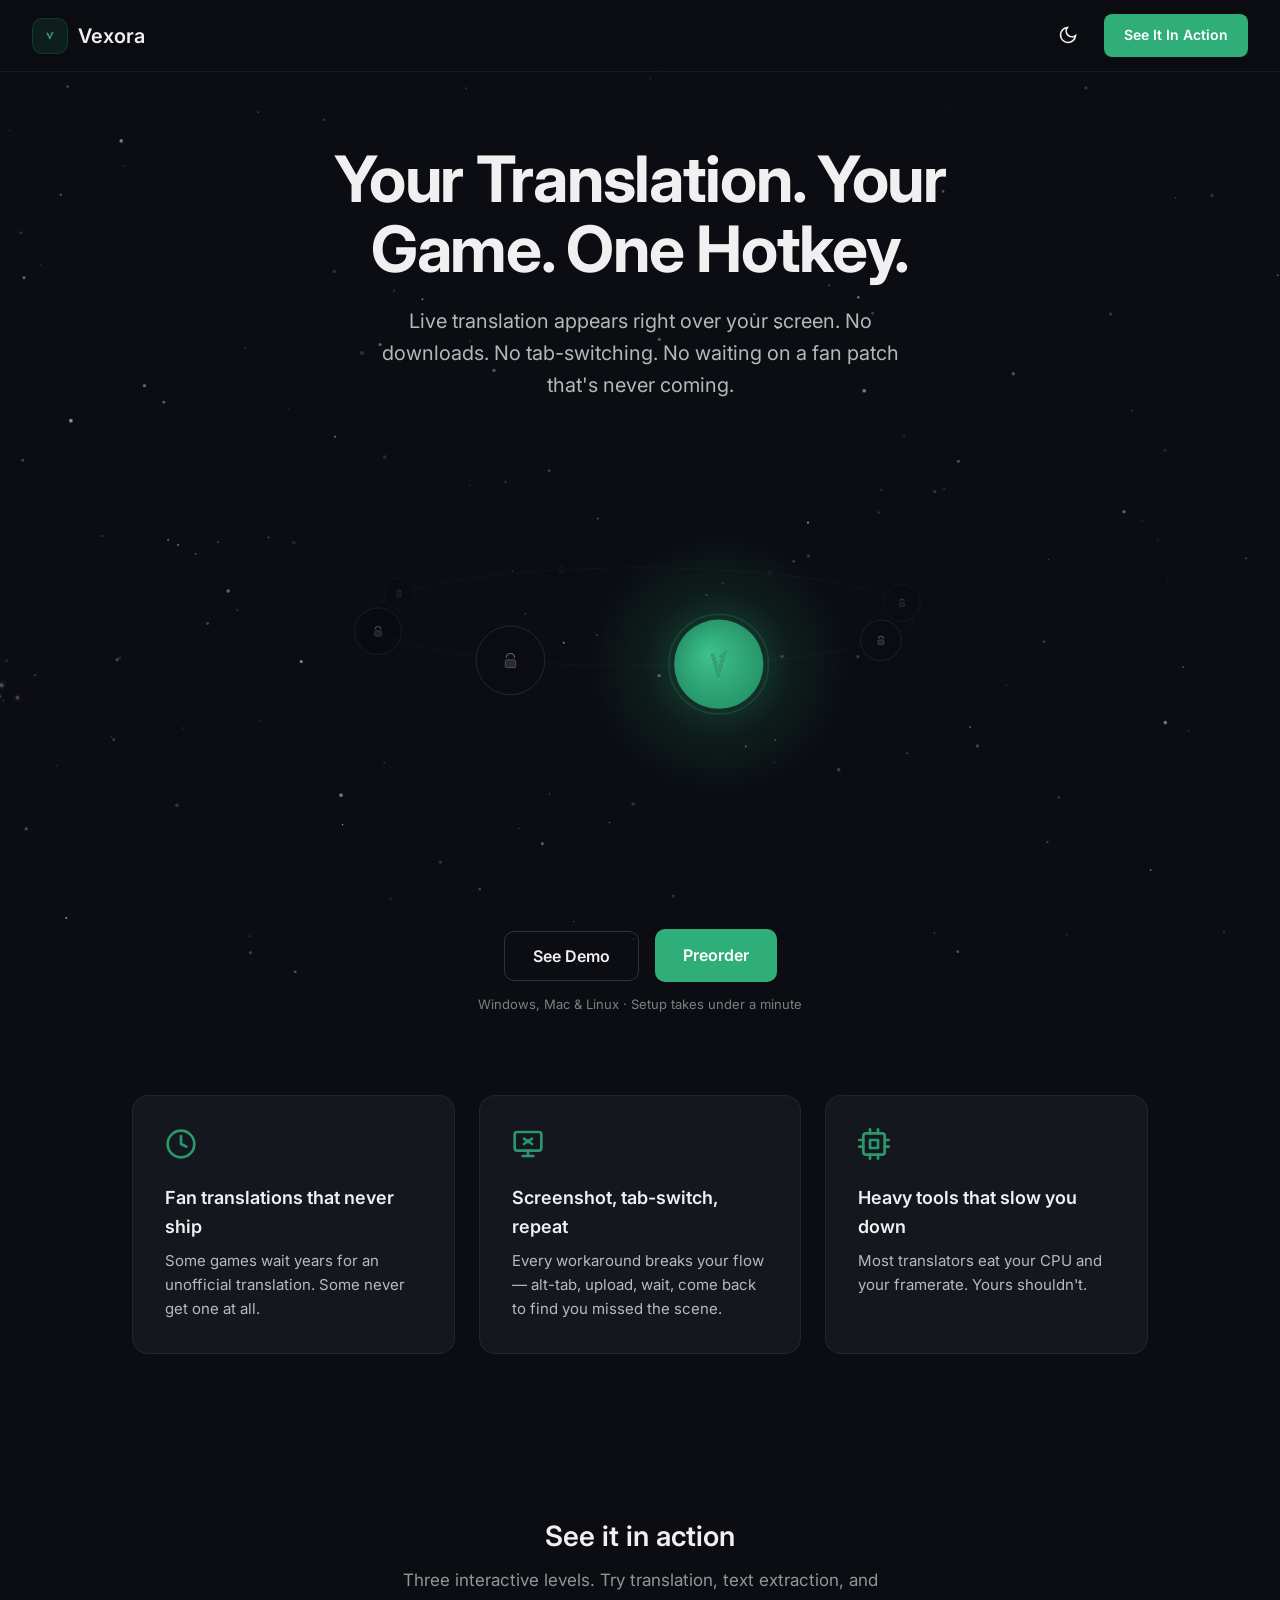
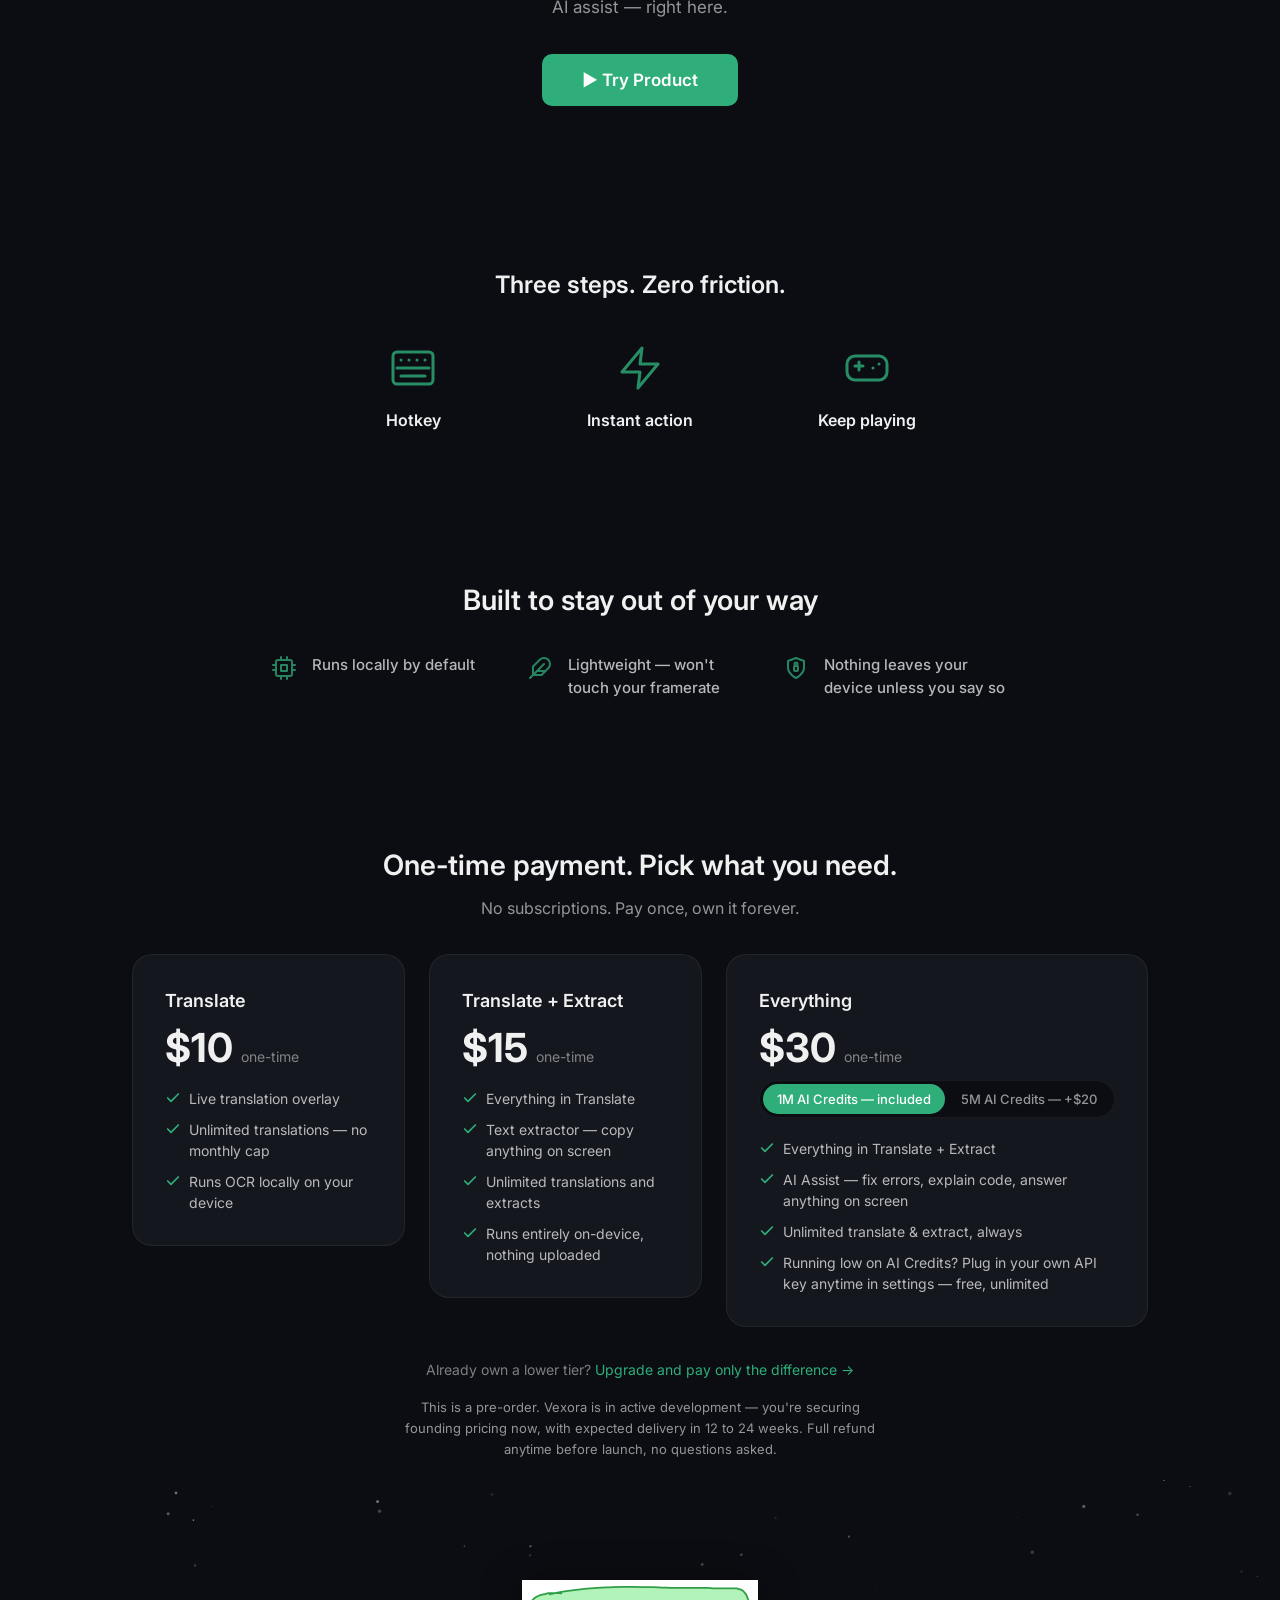
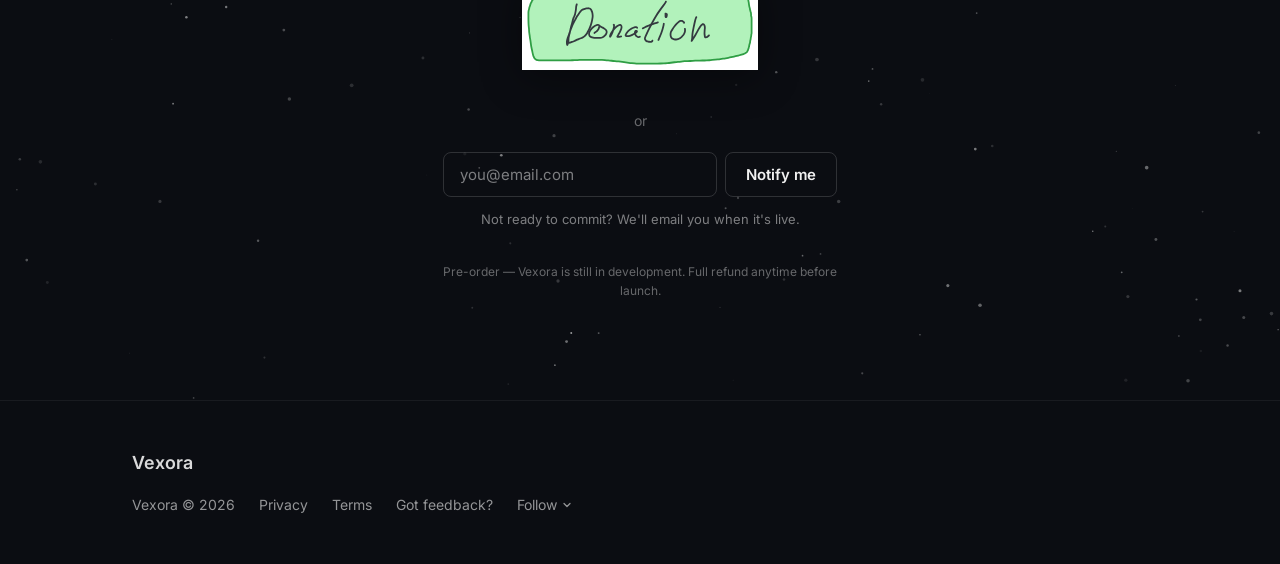
==== commit 8db47954: "fix: prevent comet gravity singularity to avoid getting trapped" ====
--- a/vexora/index.html
+++ b/vexora/index.html
@@ -1967,12 +1967,13 @@
           const dx = closestTarget.x - cometX;
           const dy = closestTarget.y - cometY;
           
-          if (closestDist > 15) {
-            // Realistic gravitational pull (inverse square-ish)
-            const force = 3000 / (closestDist * closestDist);
-            ax = (dx / closestDist) * force;
-            ay = (dy / closestDist) * force;
-          }
+          // Cap the effective distance to prevent infinite gravity spikes (singularity)
+          // This allows the comet to smoothly "slingshot" past the target instead of getting trapped
+          const effectiveDist = Math.max(closestDist, 60); 
+          const force = 15000 / (effectiveDist * effectiveDist);
+          
+          ax = (dx / closestDist) * force;
+          ay = (dy / closestDist) * force;
         } else {
           // If no gravity target, gently steer towards BASE_ANGLE
           let currentAngle = Math.atan2(cometVy, cometVx);
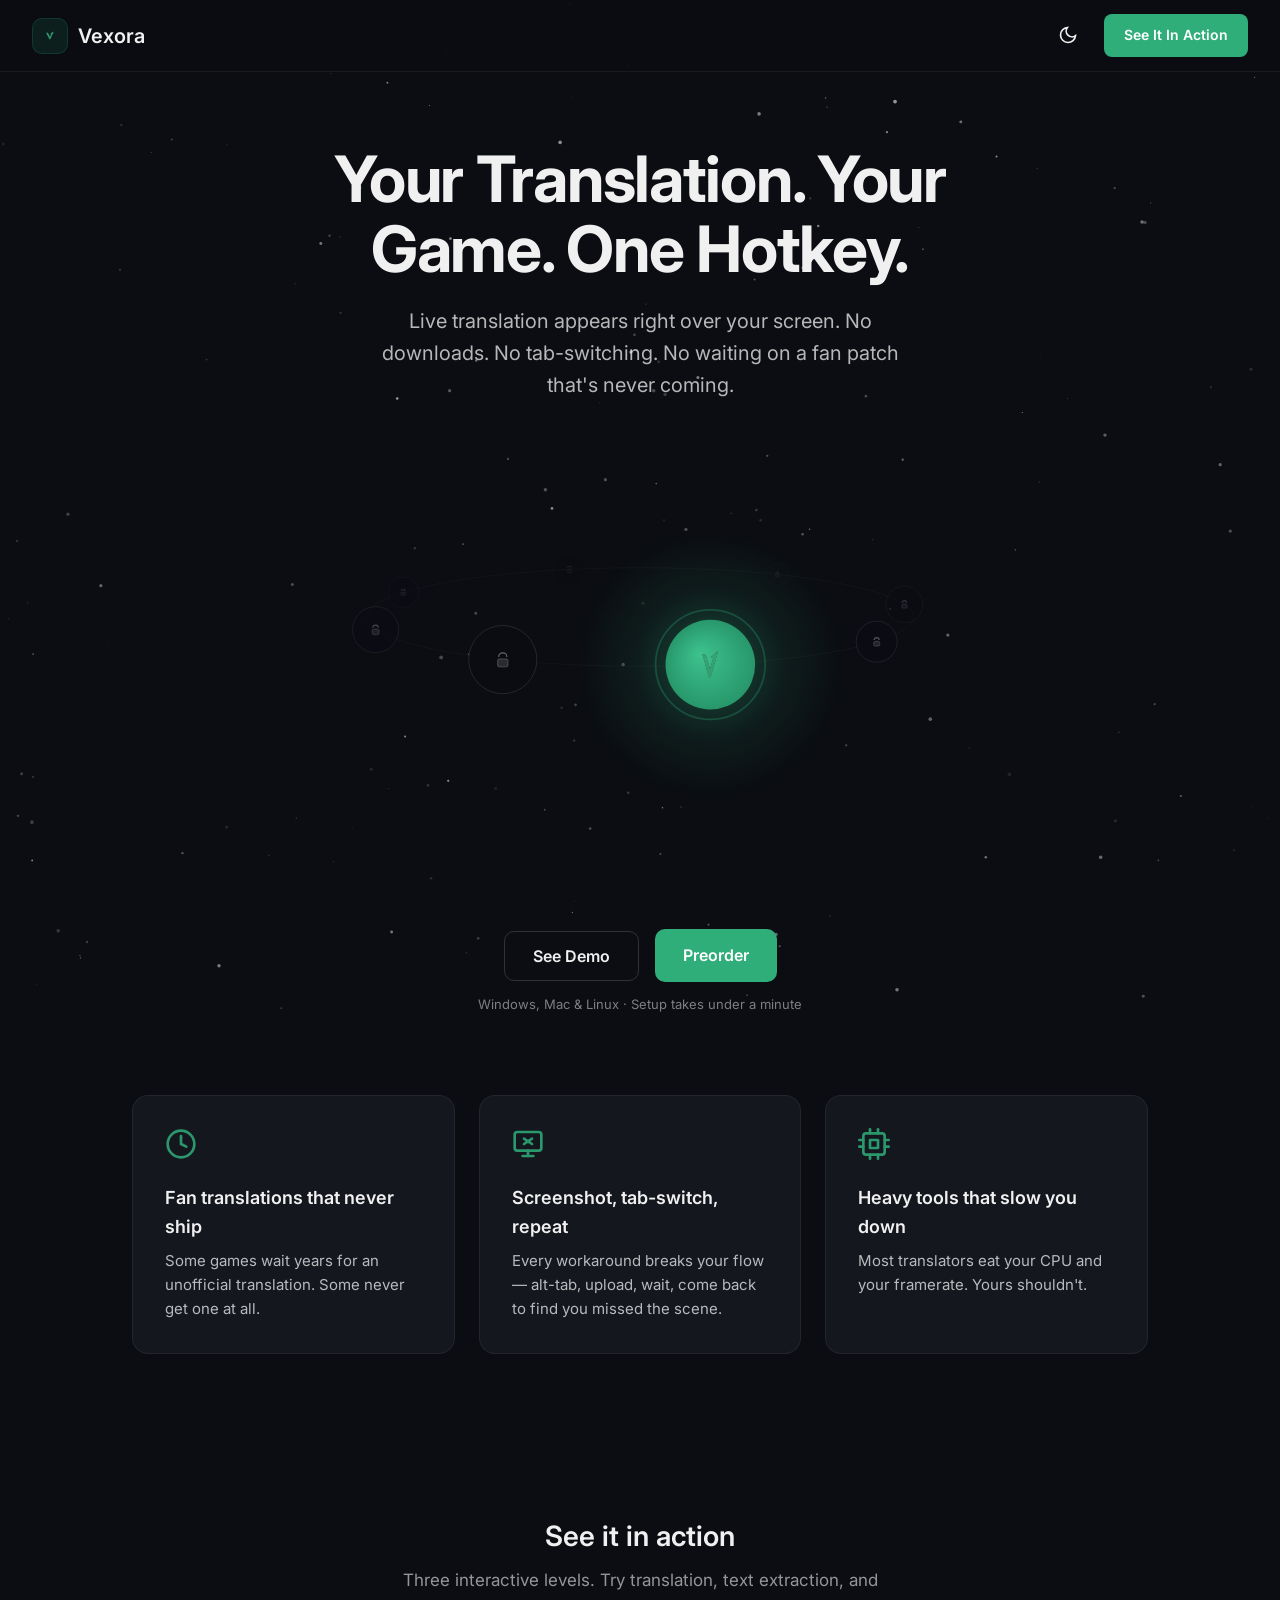
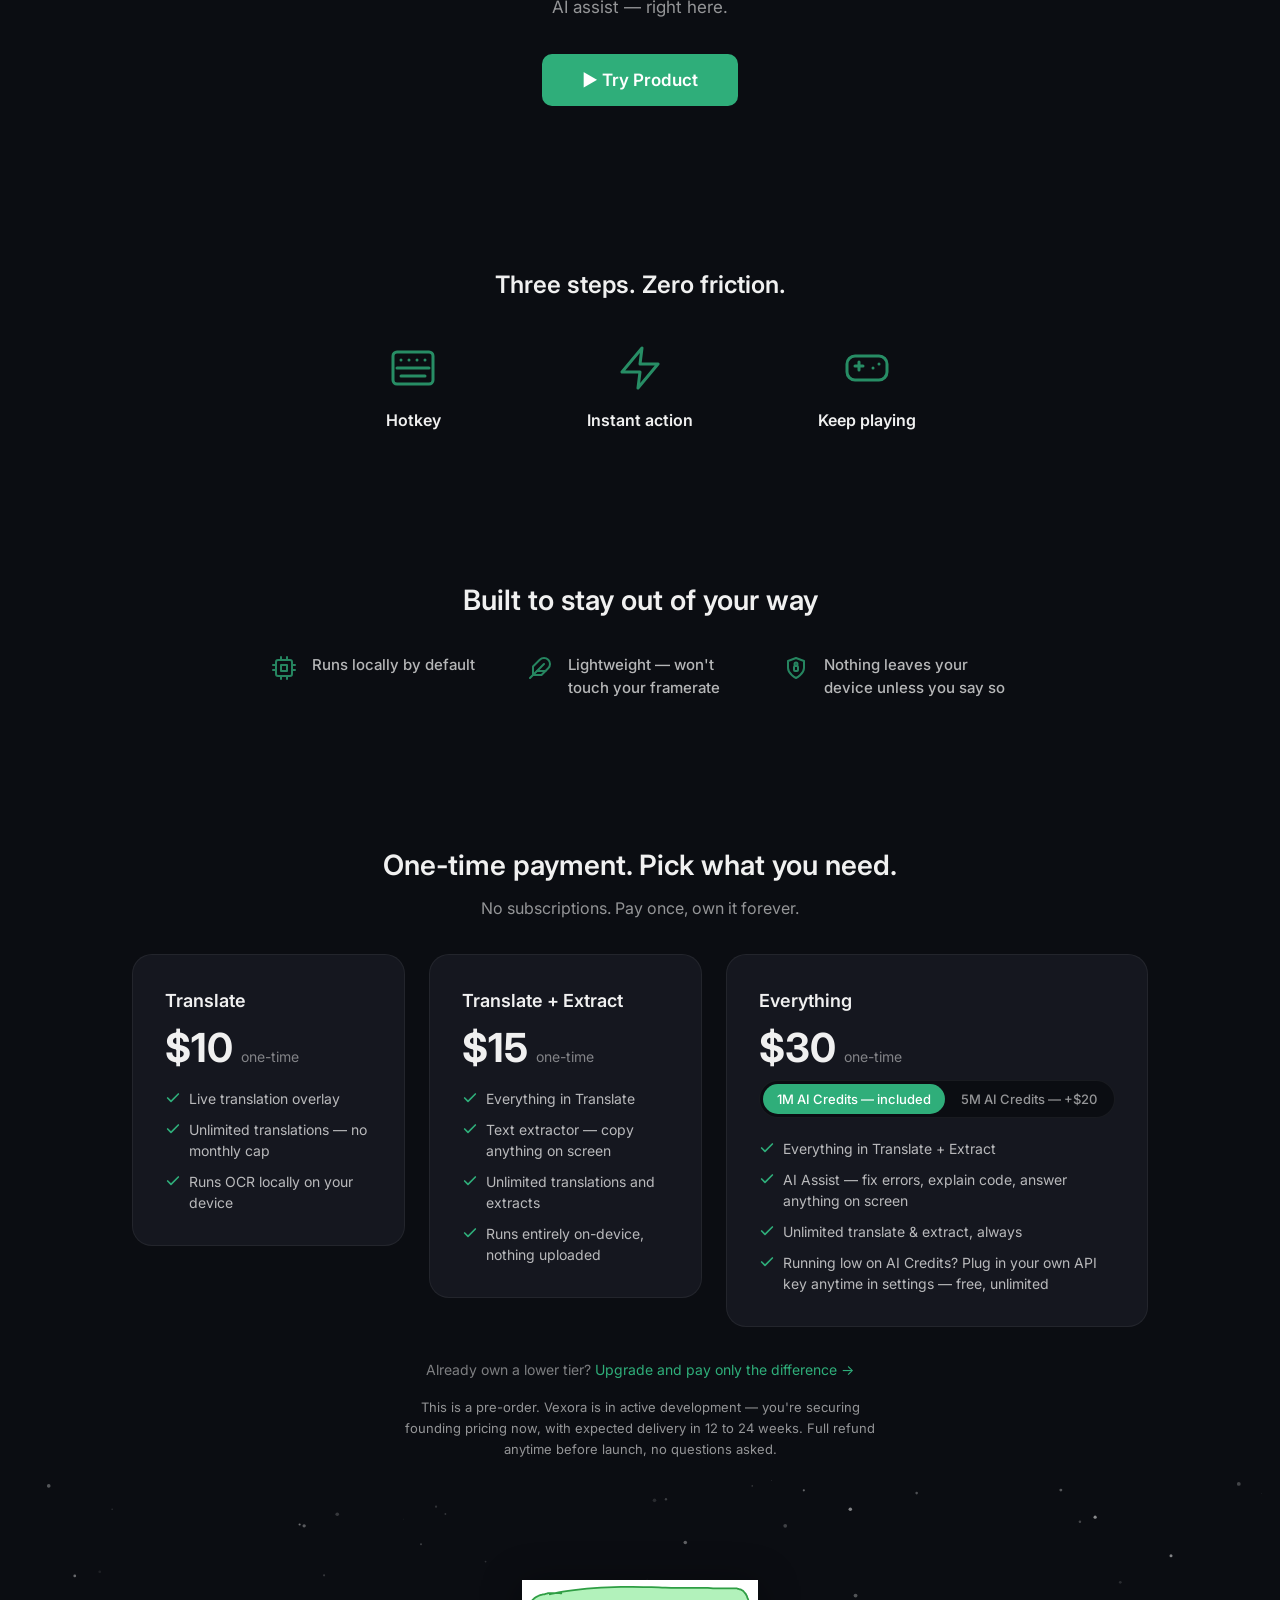
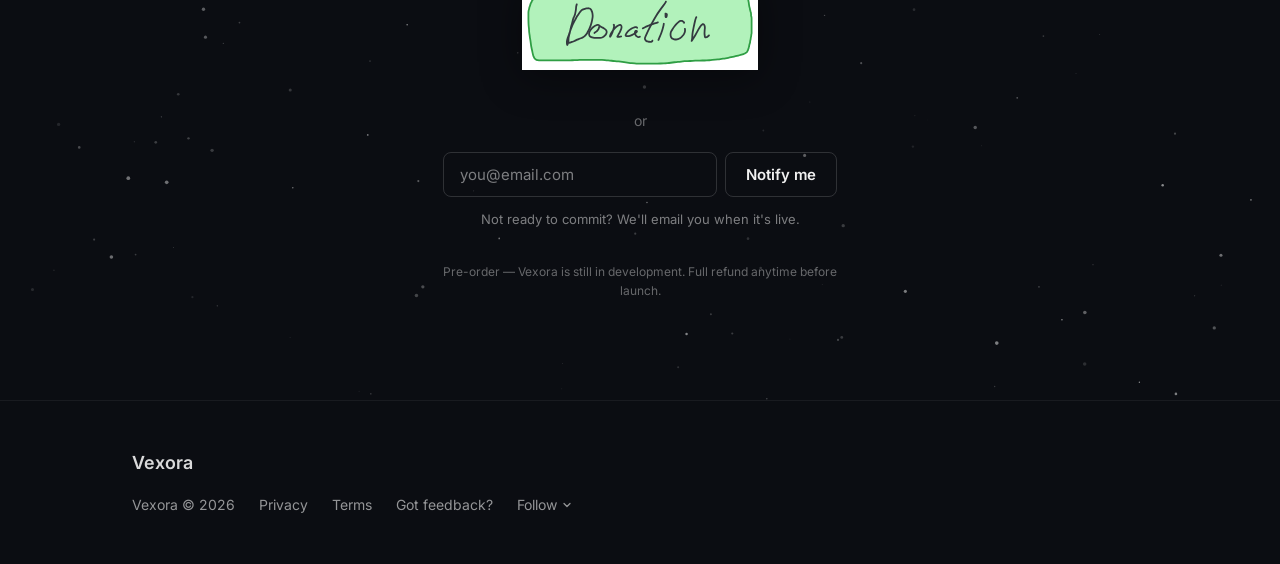
==== commit 0f016699: "fix: smooth gravity force and add cooldowns to prevent glitching" ====
--- a/vexora/index.html
+++ b/vexora/index.html
@@ -1852,6 +1852,8 @@
       const MAX_TURN_RATE = 0.02; // How fast it can turn (rad/frame)
       const BASE_ANGLE = Math.PI / 8; // ~22.5 degrees down-right
 
+      const targetCooldowns = new Map();
+
       // Elements that attract the comet
       function getGravityTargets() {
         const selectors = [
@@ -1862,12 +1864,15 @@
           '#planets-canvas'
         ];
         const targets = [];
+        const now = Date.now();
         selectors.forEach(sel => {
           document.querySelectorAll(sel).forEach(el => {
+            // Ignore if recently visited
+            if (targetCooldowns.has(el) && now - targetCooldowns.get(el) < 5000) return;
             const r = el.getBoundingClientRect();
             // Ensure element is actually visible in viewport before attracting
             if (r.width > 0 && r.height > 0) {
-              targets.push({ x: r.left + r.width / 2, y: r.top + window.scrollY + r.height / 2 });
+              targets.push({ el, x: r.left + r.width / 2, y: r.top + window.scrollY + r.height / 2 });
             }
           });
         });
@@ -1964,16 +1969,20 @@
         }
 
         if (closestTarget) {
-          const dx = closestTarget.x - cometX;
-          const dy = closestTarget.y - cometY;
-          
-          // Cap the effective distance to prevent infinite gravity spikes (singularity)
-          // This allows the comet to smoothly "slingshot" past the target instead of getting trapped
-          const effectiveDist = Math.max(closestDist, 60); 
-          const force = 15000 / (effectiveDist * effectiveDist);
-          
-          ax = (dx / closestDist) * force;
-          ay = (dy / closestDist) * force;
+          if (closestDist < 80) {
+            // Reached target! Put on cooldown so it ignores gravity and flies away freely
+            targetCooldowns.set(closestTarget.el, Date.now());
+          } else {
+            const dx = closestTarget.x - cometX;
+            const dy = closestTarget.y - cometY;
+            
+            // Smoother gravity that doesn't oscillate
+            const effectiveDist = Math.max(closestDist, 100); 
+            const force = 4000 / (effectiveDist * effectiveDist);
+            
+            ax = (dx / closestDist) * force;
+            ay = (dy / closestDist) * force;
+          }
         } else {
           // If no gravity target, gently steer towards BASE_ANGLE
           let currentAngle = Math.atan2(cometVy, cometVx);
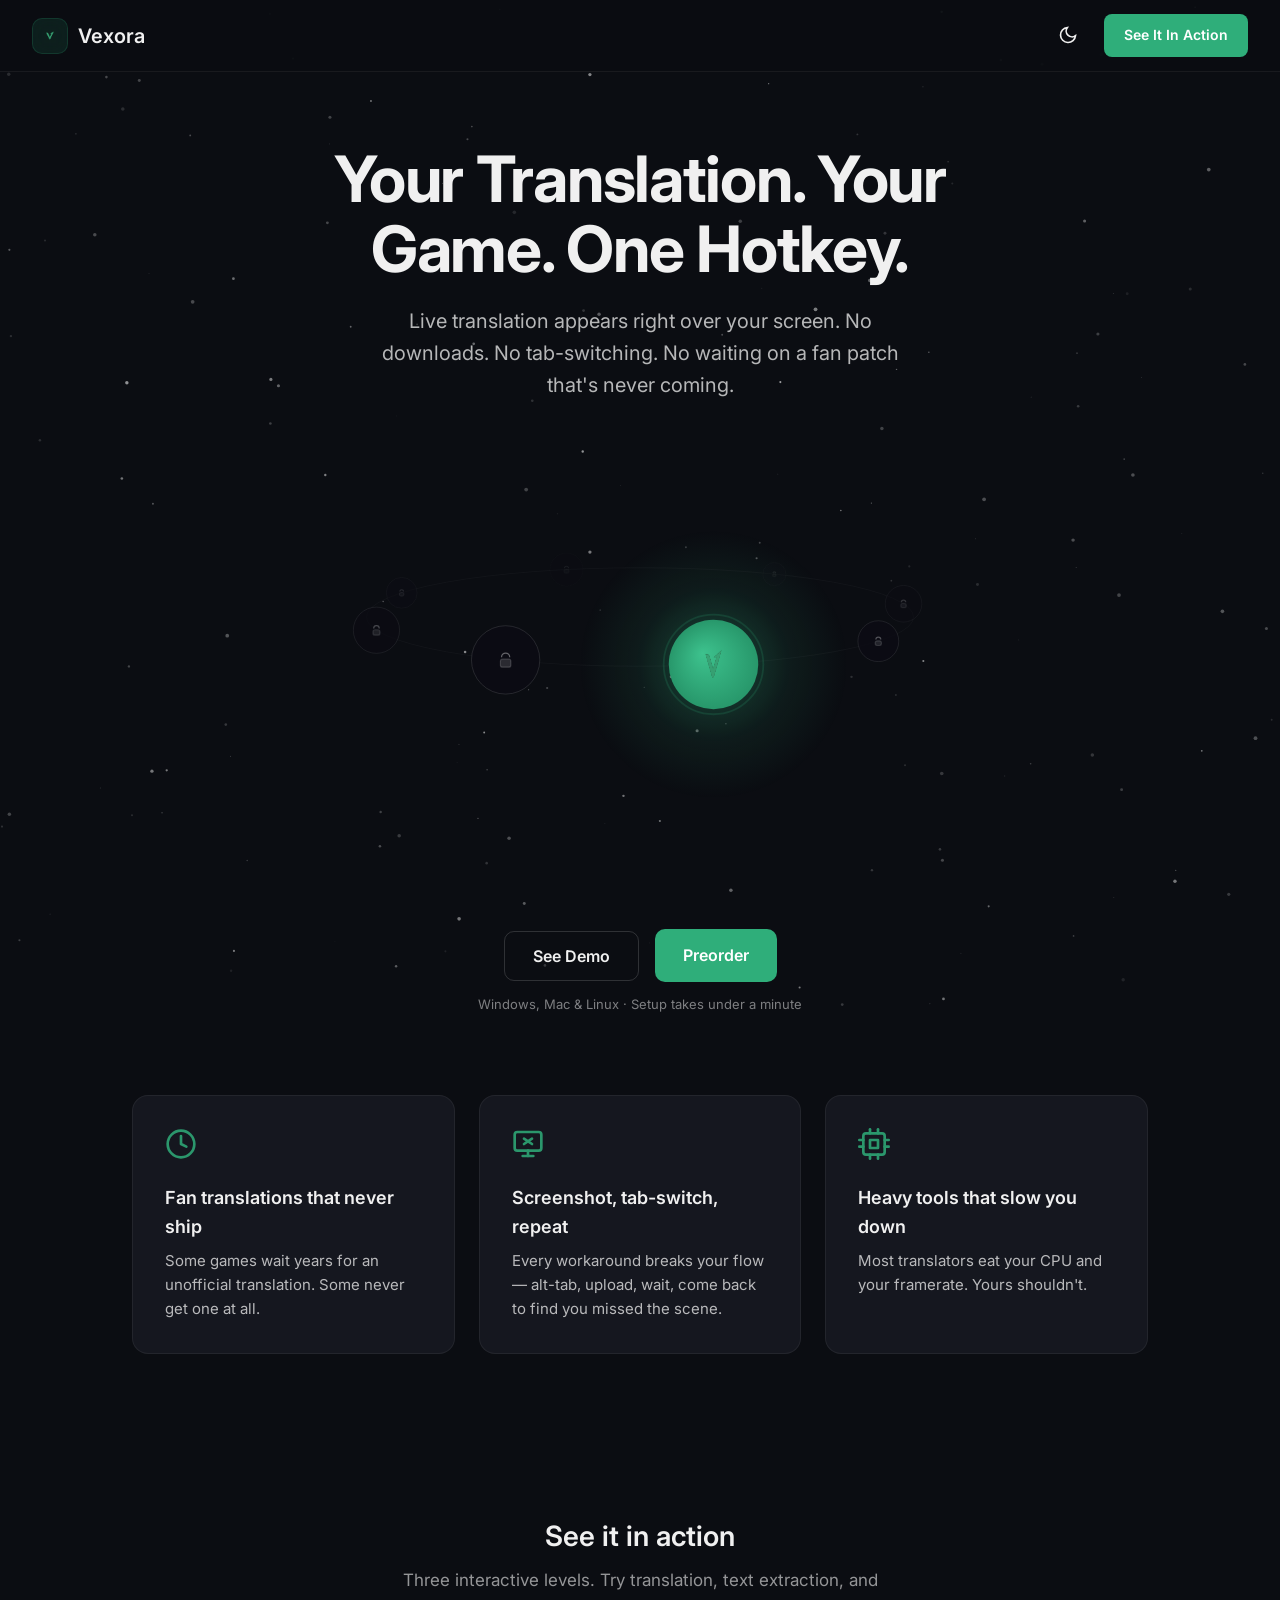
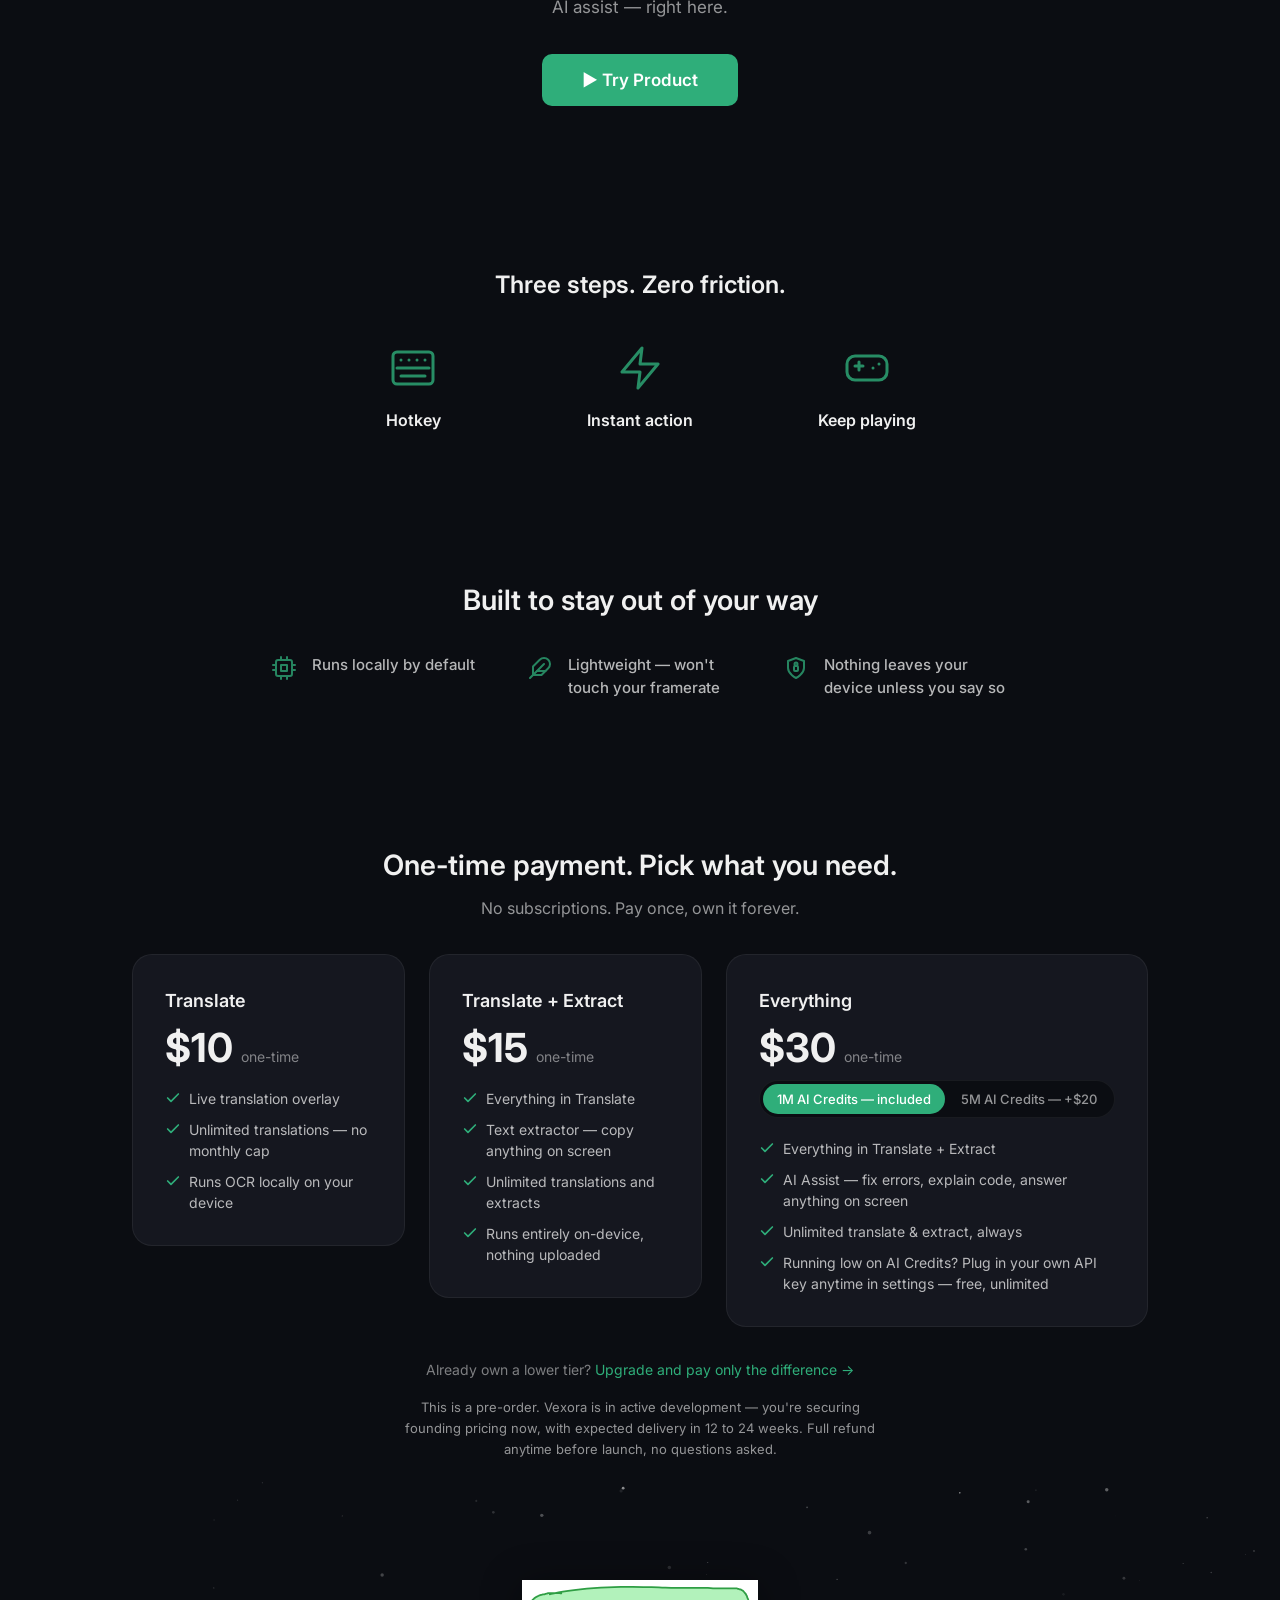
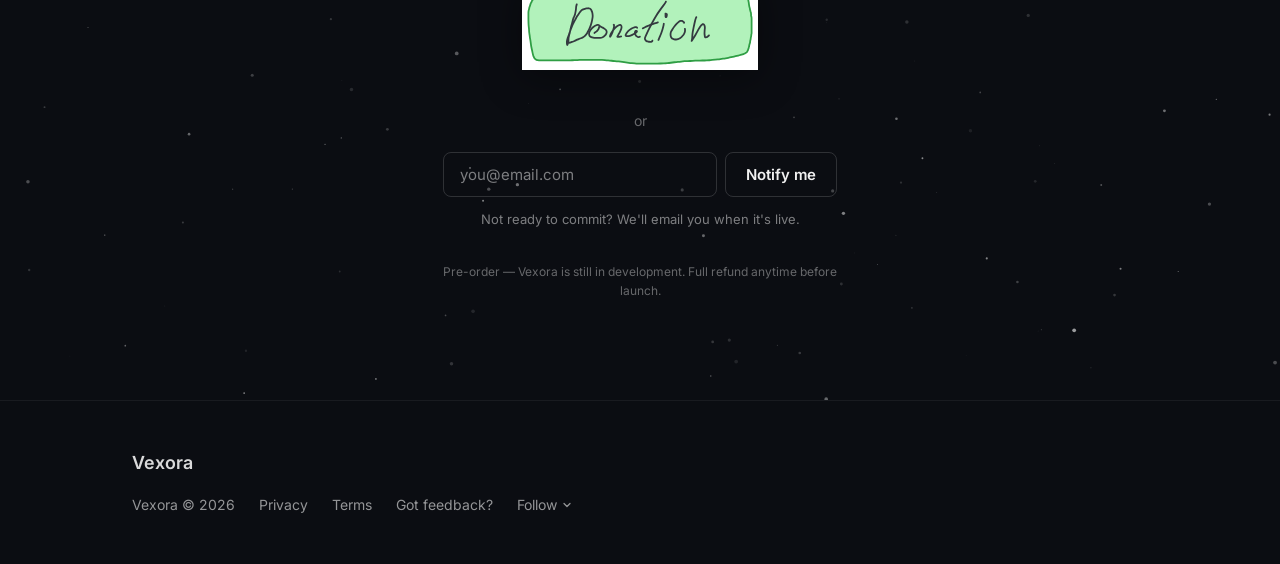
==== commit e7bf52ba: "fix: use main comet in demo overlay and fix hotkey animation bug" ====
--- a/vexora/index.html
+++ b/vexora/index.html
@@ -401,6 +401,7 @@
   </footer>
 
   <!-- ========== FULL-SCREEN DEMO OVERLAY ========== -->
+  <div class="demo-overlay-bg" id="demo-overlay-bg"></div>
   <div class="demo-overlay" id="demo-overlay">
     <div class="demo-overlay__bar">
       <div class="demo-overlay__progress">
@@ -621,16 +622,19 @@
     function openOverlay() {
       overlayOpen = true;
       document.body.style.overflow = 'hidden';
+      document.getElementById('demo-overlay-bg').classList.add('open');
       overlay.classList.add('open');
+      document.getElementById('comet-canvas').classList.add('overlay-active');
       startLevel(1);
     }
 
     function closeOverlay() {
       overlayOpen = false;
+      document.getElementById('demo-overlay-bg').classList.remove('open');
       overlay.classList.remove('open');
+      document.getElementById('comet-canvas').classList.remove('overlay-active');
       document.body.style.overflow = '';
       stopTranslateLoop();
-      stopDemoComet();
       // Scroll back to the Try Product button
       setTimeout(() => {
         const btn = document.getElementById('try-product-btn');
@@ -659,8 +663,7 @@
       if (num === 1) { startLevel1(); }
       else if (num === 2) { initLevel2(); levels[1].classList.add('active'); }
       else if (num === 3) { initLevel3(); levels[2].classList.add('active'); }
-
-      // Start the demo comet guide for this level
+      
       startDemoComet(num);
     }
 
@@ -723,6 +726,7 @@
     const olHotkeyInd = document.getElementById('ol-hotkey-indicator');
     const olTranslateCaption = document.getElementById('ol-translate-caption');
     let level1Triggered = false;
+    let level1Ready = false;
 
     function olRenderChars(text, className) {
       olTranslateEl.innerHTML = '';
@@ -768,6 +772,7 @@
     function startLevel1() {
       levels[0].classList.add('active');
       level1Triggered = false;
+      level1Ready = false;
       olTranslateCaption.classList.remove('visible');
       olHotkeyInd.classList.remove('visible', 'pressed');
 
@@ -775,15 +780,17 @@
       
       const GIBBERISH_SEQ = ["&#^#&^$&#^$&^", "@#&^@##&@^$#&", "@($*(@*#&@(*&#*"];
       playLevel1Seq(GIBBERISH_SEQ, 0, () => {
-        translateLoopTimer = setTimeout(() => olHotkeyInd.classList.add('visible'), 600);
+        translateLoopTimer = setTimeout(() => {
+          olHotkeyInd.classList.add('visible');
+          level1Ready = true;
+        }, 600);
       });
     }
 
     // User clicks the hotkey indicator to trigger translation
     olHotkeyInd.addEventListener('click', () => {
-      if (currentLevel !== 1 || level1Triggered || !overlayOpen) return;
+      if (currentLevel !== 1 || level1Triggered || !overlayOpen || !level1Ready) return;
       level1Triggered = true;
-      stopDemoComet(); // stop the comet orbiting
       runTranslateOnce();
     });
 
@@ -1050,62 +1057,19 @@
       let path = { x: dcW / 2, y: dcH / 2 };
 
       if (level === 1) {
-        // Orbit around the hotkey indicator button
         targetEl = document.getElementById('ol-hotkey-indicator');
-        if (targetEl) {
-          const r = targetEl.getBoundingClientRect();
-          const overlayR = demoCometCanvas.getBoundingClientRect();
-          const cx = r.left - overlayR.left + r.width / 2;
-          const cy = r.top - overlayR.top + r.height / 2;
-          const rx = r.width * 1.1 + 30;
-          const ry = r.height * 0.8 + 20;
-          const angle = t * 1.8; // orbit speed
-          path = {
-            x: cx + Math.cos(angle) * rx,
-            y: cy + Math.sin(angle) * ry,
-          };
-        }
       } else if (level === 2) {
-        // Sweep around the extract text block in a rounded rectangle path
         targetEl = document.getElementById('ol-extract-lines');
-        if (targetEl) {
-          const r = targetEl.getBoundingClientRect();
-          const overlayR = demoCometCanvas.getBoundingClientRect();
-          const cx = r.left - overlayR.left + r.width / 2;
-          const cy = r.top - overlayR.top + r.height / 2;
-          const hw = r.width / 2 + 28;
-          const hh = r.height / 2 + 22;
-          // Parameterized rounded rectangle
-          const p = (t * 0.8) % (Math.PI * 2);
-          const cornerR = 20;
-          // Use superellipse for rounded rect feel
-          const n = 3.5; // roundedness (higher = more rectangular)
-          const cosP = Math.cos(p);
-          const sinP = Math.sin(p);
-          const sgnCos = Math.sign(cosP);
-          const sgnSin = Math.sign(sinP);
-          path = {
-            x: cx + sgnCos * hw * Math.pow(Math.abs(cosP), 2 / n),
-            y: cy + sgnSin * hh * Math.pow(Math.abs(sinP), 2 / n),
-          };
-        }
       } else if (level === 3) {
-        // Figure-8 zigzag through glitched blocks
         targetEl = document.getElementById('ol-assist-blocks');
-        if (targetEl) {
-          const r = targetEl.getBoundingClientRect();
-          const overlayR = demoCometCanvas.getBoundingClientRect();
-          const cx = r.left - overlayR.left + r.width / 2;
-          const cy = r.top - overlayR.top + r.height / 2;
-          const hw = r.width / 2 + 20;
-          const hh = r.height / 2 + 16;
-          // Lissajous figure-8
-          const speed = t * 1.2;
-          path = {
-            x: cx + Math.sin(speed) * hw,
-            y: cy + Math.sin(speed * 2) * hh * 0.6,
-          };
-        }
+      }
+      
+      if (targetEl) {
+        const r = targetEl.getBoundingClientRect();
+        const overlayR = demoCometCanvas.getBoundingClientRect();
+        const cx = r.left - overlayR.left + r.width / 2;
+        const cy = r.top - overlayR.top + r.height / 2;
+        path = { x: cx, y: cy };
       }
 
       return path;
@@ -1138,13 +1102,11 @@
       ctx.setTransform(dpr, 0, 0, dpr, 0, 0);
       ctx.clearRect(0, 0, dcW, dcH);
 
-      // Fade in
       demoCometAlpha = Math.min(demoCometAlpha + 0.025, 1.0);
-      demoCometTime += 0.016; // ~60fps time step
+      demoCometTime += 0.016; 
 
       const pos = getDemoCometPos(demoCometLevel, demoCometTime);
 
-      // Update trail
       demoCometTrail.push({ x: pos.x, y: pos.y });
       if (demoCometTrail.length > DEMO_TRAIL_LEN) demoCometTrail.shift();
 
@@ -1856,15 +1818,23 @@
 
       // Elements that attract the comet
       function getGravityTargets() {
-        const selectors = [
-          '#hero-demo-btn', 
-          '#try-product-btn', 
-          '#header-demo-btn',
-          '.pricing-card__btn',
-          '#planets-canvas'
-        ];
+        const overlay = document.getElementById('demo-overlay');
+        const isOverlayOpen = overlay && overlay.classList.contains('open');
+
         const targets = [];
         const now = Date.now();
+        
+        const selectors = [];
+        if (isOverlayOpen) {
+          // If overlay is open, only attract to active demo elements
+          selectors.push('.demo-overlay__level.active #ol-hotkey-indicator');
+          selectors.push('.demo-overlay__level.active #ol-extract-lines');
+          selectors.push('.demo-overlay__level.active #ol-assist-blocks');
+        } else {
+          // Normal background elements
+          selectors.push('#hero-demo-btn', '#try-product-btn', '#header-demo-btn', '.pricing-card__btn', '#planets-canvas');
+        }
+
         selectors.forEach(sel => {
           document.querySelectorAll(sel).forEach(el => {
             // Ignore if recently visited
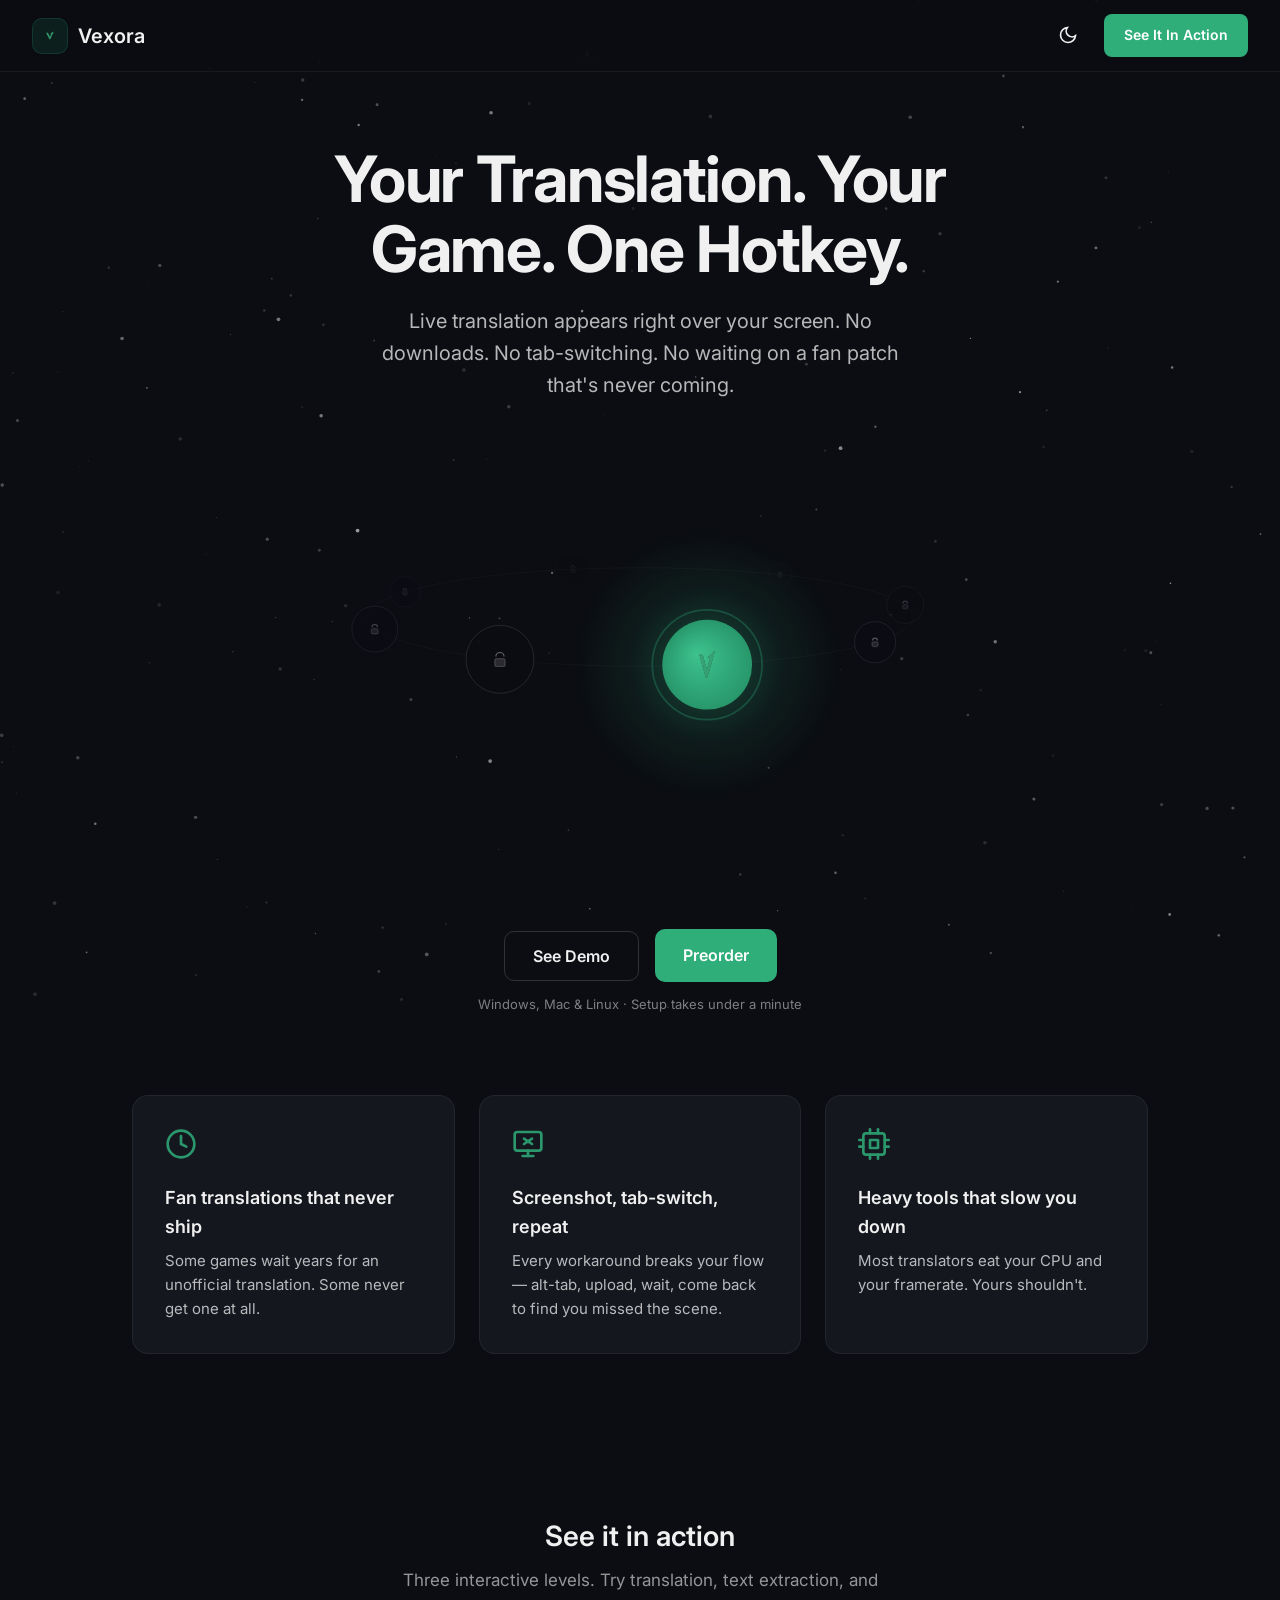
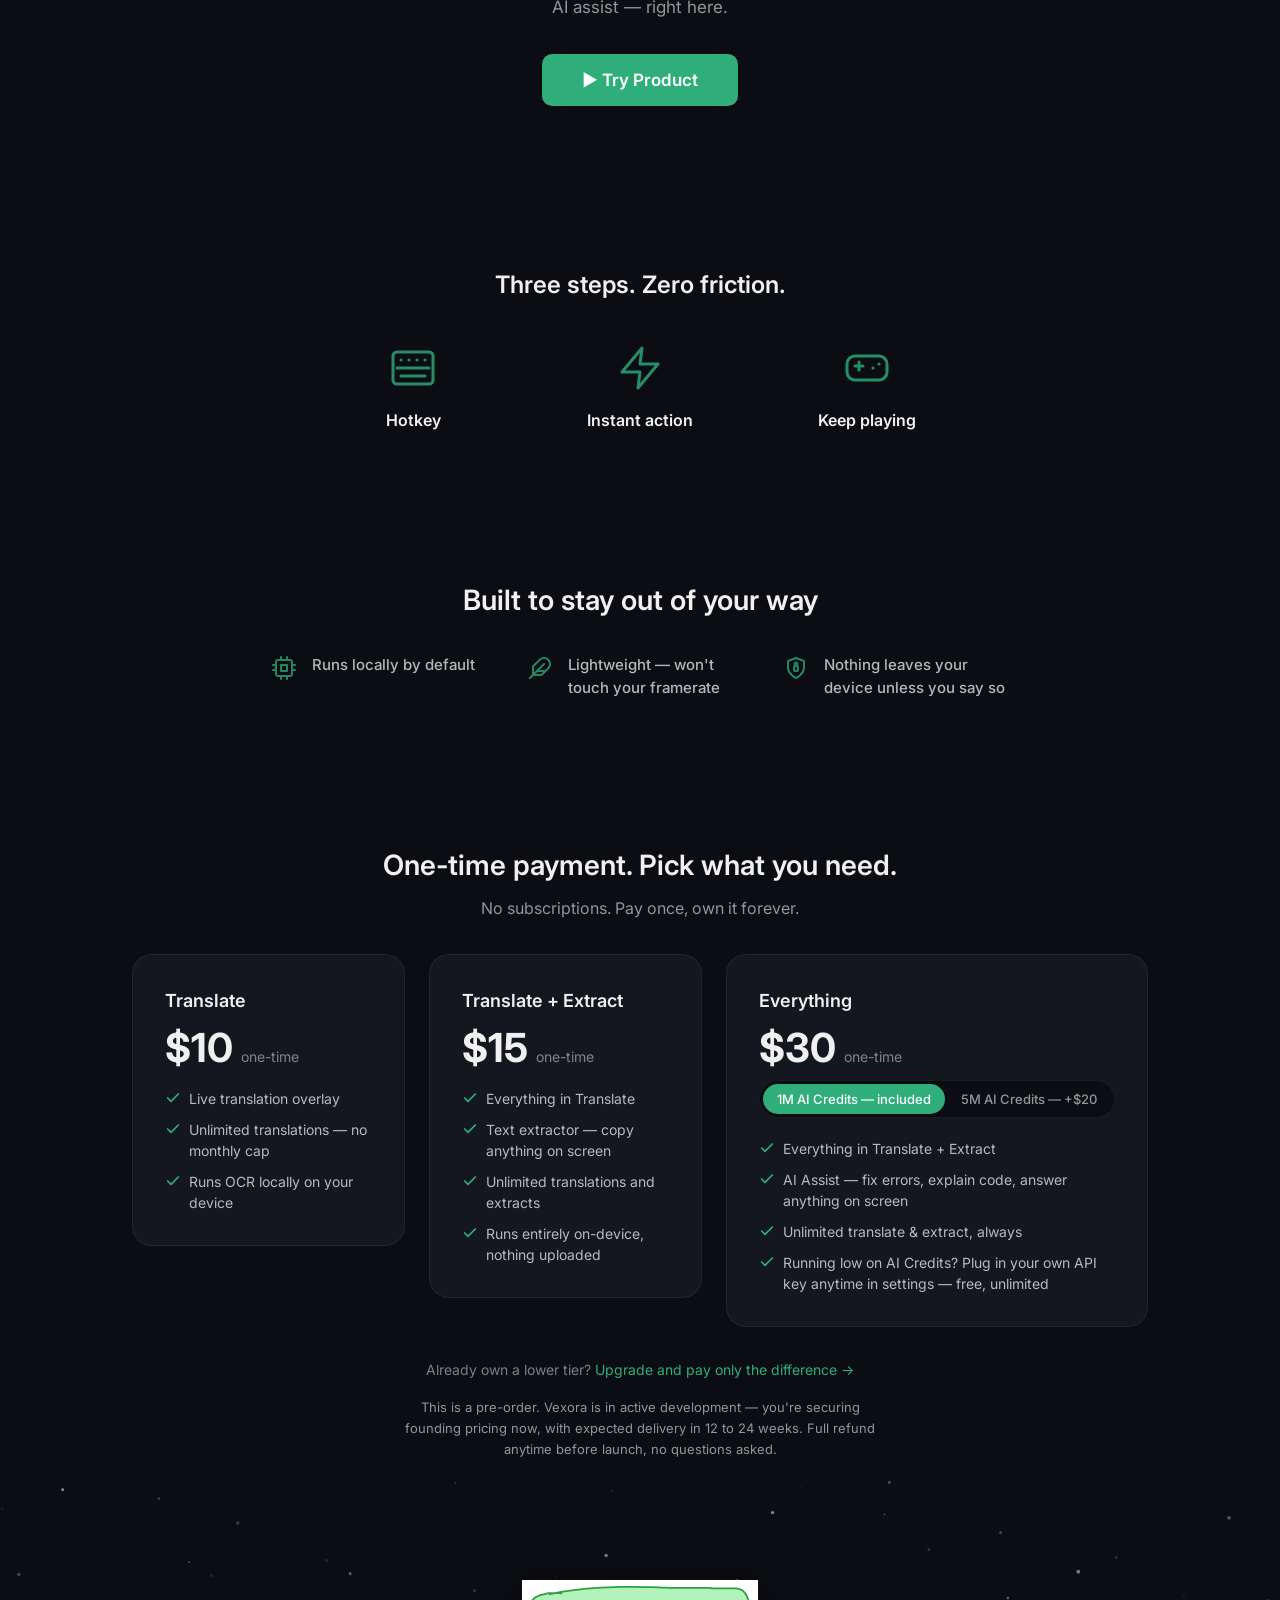
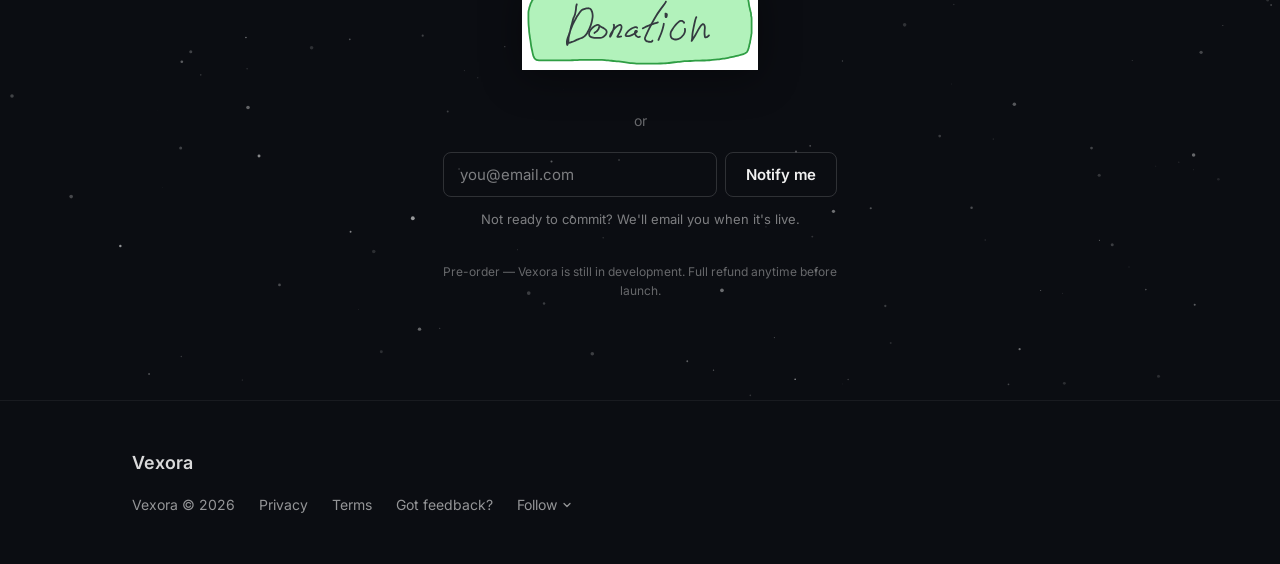
==== commit f0a728d9: "fix: completely remove leftover demo comet HTML and JS to fix stationary orb bug" ====
--- a/vexora/index.html
+++ b/vexora/index.html
@@ -415,8 +415,6 @@
       </button>
     </div>
 
-    <canvas class="demo-overlay__comet" id="demo-comet-canvas"></canvas>
-
     <div class="demo-overlay__body">
       <!-- Level transition screen -->
       <div class="demo-overlay__transition" id="level-transition">
@@ -663,8 +661,6 @@
       if (num === 1) { startLevel1(); }
       else if (num === 2) { initLevel2(); levels[1].classList.add('active'); }
       else if (num === 3) { initLevel3(); levels[2].classList.add('active'); }
-      
-      startDemoComet(num);
     }
 
     function transitionToLevel(nextNum) {
@@ -1015,229 +1011,6 @@
     document.addEventListener('keydown', (e) => {
       if (e.key === 'Escape' && overlayOpen) closeOverlay();
     });
-
-    /* =============================================
-       DEMO OVERLAY COMET — per-level guide paths
-       ============================================= */
-    const demoCometCanvas = document.getElementById('demo-comet-canvas');
-    let demoCometCtx = null;
-    let demoCometAnimId = null;
-    let demoCometLevel = 0;
-    let demoCometTime = 0;
-    let demoCometAlpha = 0; // fade in/out
-    let demoCometTrail = [];
-    let demoCometParticles = [];
-    const DEMO_TRAIL_LEN = 22;
-    const DEMO_MAX_PARTICLES = 40;
-    let dcW = 0, dcH = 0;
-
-    function resizeDemoComet() {
-      if (!demoCometCanvas) return;
-      const dpr = window.devicePixelRatio || 1;
-      const rect = demoCometCanvas.parentElement.getBoundingClientRect();
-      dcW = rect.width;
-      dcH = rect.height;
-      demoCometCanvas.width = dcW * dpr;
-      demoCometCanvas.height = dcH * dpr;
-      demoCometCanvas.style.width = dcW + 'px';
-      demoCometCanvas.style.height = dcH + 'px';
-    }
-
-    if (demoCometCanvas) {
-      demoCometCtx = demoCometCanvas.getContext('2d');
-      window.addEventListener('resize', resizeDemoComet);
-    }
-
-    /**
-     * Compute the comet's position for the current level.
-     * Returns { x, y } in overlay-canvas coordinates.
-     */
-    function getDemoCometPos(level, t) {
-      let targetEl = null;
-      let path = { x: dcW / 2, y: dcH / 2 };
-
-      if (level === 1) {
-        targetEl = document.getElementById('ol-hotkey-indicator');
-      } else if (level === 2) {
-        targetEl = document.getElementById('ol-extract-lines');
-      } else if (level === 3) {
-        targetEl = document.getElementById('ol-assist-blocks');
-      }
-      
-      if (targetEl) {
-        const r = targetEl.getBoundingClientRect();
-        const overlayR = demoCometCanvas.getBoundingClientRect();
-        const cx = r.left - overlayR.left + r.width / 2;
-        const cy = r.top - overlayR.top + r.height / 2;
-        path = { x: cx, y: cy };
-      }
-
-      return path;
-    }
-
-    function emitDemoCometParticle(x, y) {
-      if (demoCometParticles.length >= DEMO_MAX_PARTICLES) return;
-      const angle = Math.random() * Math.PI * 2;
-      const drift = 0.2 + Math.random() * 0.5;
-      demoCometParticles.push({
-        x: x + (Math.random() - 0.5) * 6,
-        y: y + (Math.random() - 0.5) * 6,
-        vx: Math.cos(angle) * drift,
-        vy: Math.sin(angle) * drift,
-        life: 1.0,
-        decay: 0.02 + Math.random() * 0.02,
-        size: 0.8 + Math.random() * 1.5,
-        hue: 230 + Math.random() * 40,
-      });
-    }
-
-    function drawDemoComet() {
-      if (!demoCometCtx || !overlayOpen || demoCometLevel === 0) {
-        demoCometAnimId = null;
-        return;
-      }
-
-      const dpr = window.devicePixelRatio || 1;
-      const ctx = demoCometCtx;
-      ctx.setTransform(dpr, 0, 0, dpr, 0, 0);
-      ctx.clearRect(0, 0, dcW, dcH);
-
-      demoCometAlpha = Math.min(demoCometAlpha + 0.025, 1.0);
-      demoCometTime += 0.016; 
-
-      const pos = getDemoCometPos(demoCometLevel, demoCometTime);
-
-      demoCometTrail.push({ x: pos.x, y: pos.y });
-      if (demoCometTrail.length > DEMO_TRAIL_LEN) demoCometTrail.shift();
-
-      const masterAlpha = demoCometAlpha;
-      ctx.globalAlpha = masterAlpha;
-
-      // --- Draw trail ---
-      for (let i = 1; i < demoCometTrail.length; i++) {
-        const t = i / demoCometTrail.length;
-        const prev = demoCometTrail[i - 1];
-        const curr = demoCometTrail[i];
-        const a = t * t * 0.45;
-        const w = 0.8 + t * 3;
-        const r = Math.round(80 + 30 * t);
-        const g = Math.round(75 + 70 * t);
-        const b = Math.round(220 + 32 * (1 - t));
-
-        ctx.beginPath();
-        ctx.moveTo(prev.x, prev.y);
-        ctx.lineTo(curr.x, curr.y);
-        ctx.strokeStyle = `rgba(${r},${g},${b},${a})`;
-        ctx.lineWidth = w;
-        ctx.lineCap = 'round';
-        ctx.stroke();
-      }
-
-      // --- Stardust particles ---
-      emitDemoCometParticle(pos.x, pos.y);
-      for (let i = demoCometParticles.length - 1; i >= 0; i--) {
-        const p = demoCometParticles[i];
-        p.x += p.vx;
-        p.y += p.vy;
-        p.vx *= 0.96;
-        p.vy *= 0.96;
-        p.life -= p.decay;
-        if (p.life <= 0) { demoCometParticles.splice(i, 1); continue; }
-        const pa = p.life * p.life * masterAlpha * 0.6;
-        const psz = p.size * p.life;
-        // Glow
-        const grd = ctx.createRadialGradient(p.x, p.y, 0, p.x, p.y, psz * 2.5);
-        grd.addColorStop(0, `hsla(${p.hue}, 75%, 75%, ${pa * 0.4})`);
-        grd.addColorStop(1, `hsla(${p.hue}, 75%, 75%, 0)`);
-        ctx.beginPath();
-        ctx.arc(p.x, p.y, psz * 2.5, 0, Math.PI * 2);
-        ctx.fillStyle = grd;
-        ctx.fill();
-        // Core
-        ctx.beginPath();
-        ctx.arc(p.x, p.y, psz, 0, Math.PI * 2);
-        ctx.fillStyle = `hsla(${p.hue}, 60%, 90%, ${pa})`;
-        ctx.fill();
-      }
-
-      // --- Energy ring ---
-      const ringPulse = 0.7 + 0.3 * Math.sin(Date.now() * 0.005);
-      const ringSize = 10 + 4 * ringPulse;
-      const ringTilt = 0.35 + 0.1 * Math.sin(Date.now() * 0.003);
-      const ringAlpha = (0.2 + 0.15 * ringPulse) * masterAlpha;
-
-      ctx.save();
-      ctx.translate(pos.x, pos.y);
-      ctx.rotate(demoCometTime * 2.5);
-      ctx.scale(1, ringTilt);
-      ctx.beginPath();
-      ctx.arc(0, 0, ringSize, 0, Math.PI * 2);
-      ctx.strokeStyle = `rgba(130, 120, 255, ${ringAlpha})`;
-      ctx.lineWidth = 1.2;
-      ctx.stroke();
-      ctx.beginPath();
-      ctx.arc(0, 0, ringSize * 0.6, 0, Math.PI * 2);
-      ctx.strokeStyle = `rgba(180, 170, 255, ${ringAlpha * 0.35})`;
-      ctx.lineWidth = 0.6;
-      ctx.stroke();
-      ctx.restore();
-
-      // --- Head glow ---
-      const g1 = ctx.createRadialGradient(pos.x, pos.y, 0, pos.x, pos.y, 22);
-      g1.addColorStop(0, 'rgba(110,100,252,0.45)');
-      g1.addColorStop(0.35, 'rgba(79,142,247,0.15)');
-      g1.addColorStop(1, 'rgba(79,142,247,0)');
-      ctx.beginPath();
-      ctx.arc(pos.x, pos.y, 22, 0, Math.PI * 2);
-      ctx.fillStyle = g1;
-      ctx.fill();
-
-      // --- Head core ---
-      const g2 = ctx.createRadialGradient(pos.x, pos.y, 0, pos.x, pos.y, 4);
-      g2.addColorStop(0, 'rgba(255,255,255,0.95)');
-      g2.addColorStop(0.45, 'rgba(175,165,255,0.6)');
-      g2.addColorStop(1, 'rgba(110,100,252,0)');
-      ctx.beginPath();
-      ctx.arc(pos.x, pos.y, 4, 0, Math.PI * 2);
-      ctx.fillStyle = g2;
-      ctx.fill();
-
-      ctx.globalAlpha = 1;
-
-      demoCometAnimId = requestAnimationFrame(drawDemoComet);
-    }
-
-    function startDemoComet(level) {
-      stopDemoComet();
-      demoCometLevel = level;
-      demoCometTime = 0;
-      demoCometAlpha = 0;
-      demoCometTrail = [];
-      demoCometParticles = [];
-      resizeDemoComet();
-      // Delay start slightly so the level UI has settled
-      setTimeout(() => {
-        if (overlayOpen && currentLevel === level) {
-          demoCometAnimId = requestAnimationFrame(drawDemoComet);
-        }
-      }, 300);
-    }
-
-    function stopDemoComet() {
-      if (demoCometAnimId) {
-        cancelAnimationFrame(demoCometAnimId);
-        demoCometAnimId = null;
-      }
-      demoCometLevel = 0;
-      demoCometTrail = [];
-      demoCometParticles = [];
-      // Clear canvas
-      if (demoCometCtx && dcW > 0) {
-        const dpr = window.devicePixelRatio || 1;
-        demoCometCtx.setTransform(dpr, 0, 0, dpr, 0, 0);
-        demoCometCtx.clearRect(0, 0, dcW, dcH);
-      }
-    }
 
     /* =============================================
        PRICING — Tier 3 AI Credits toggle
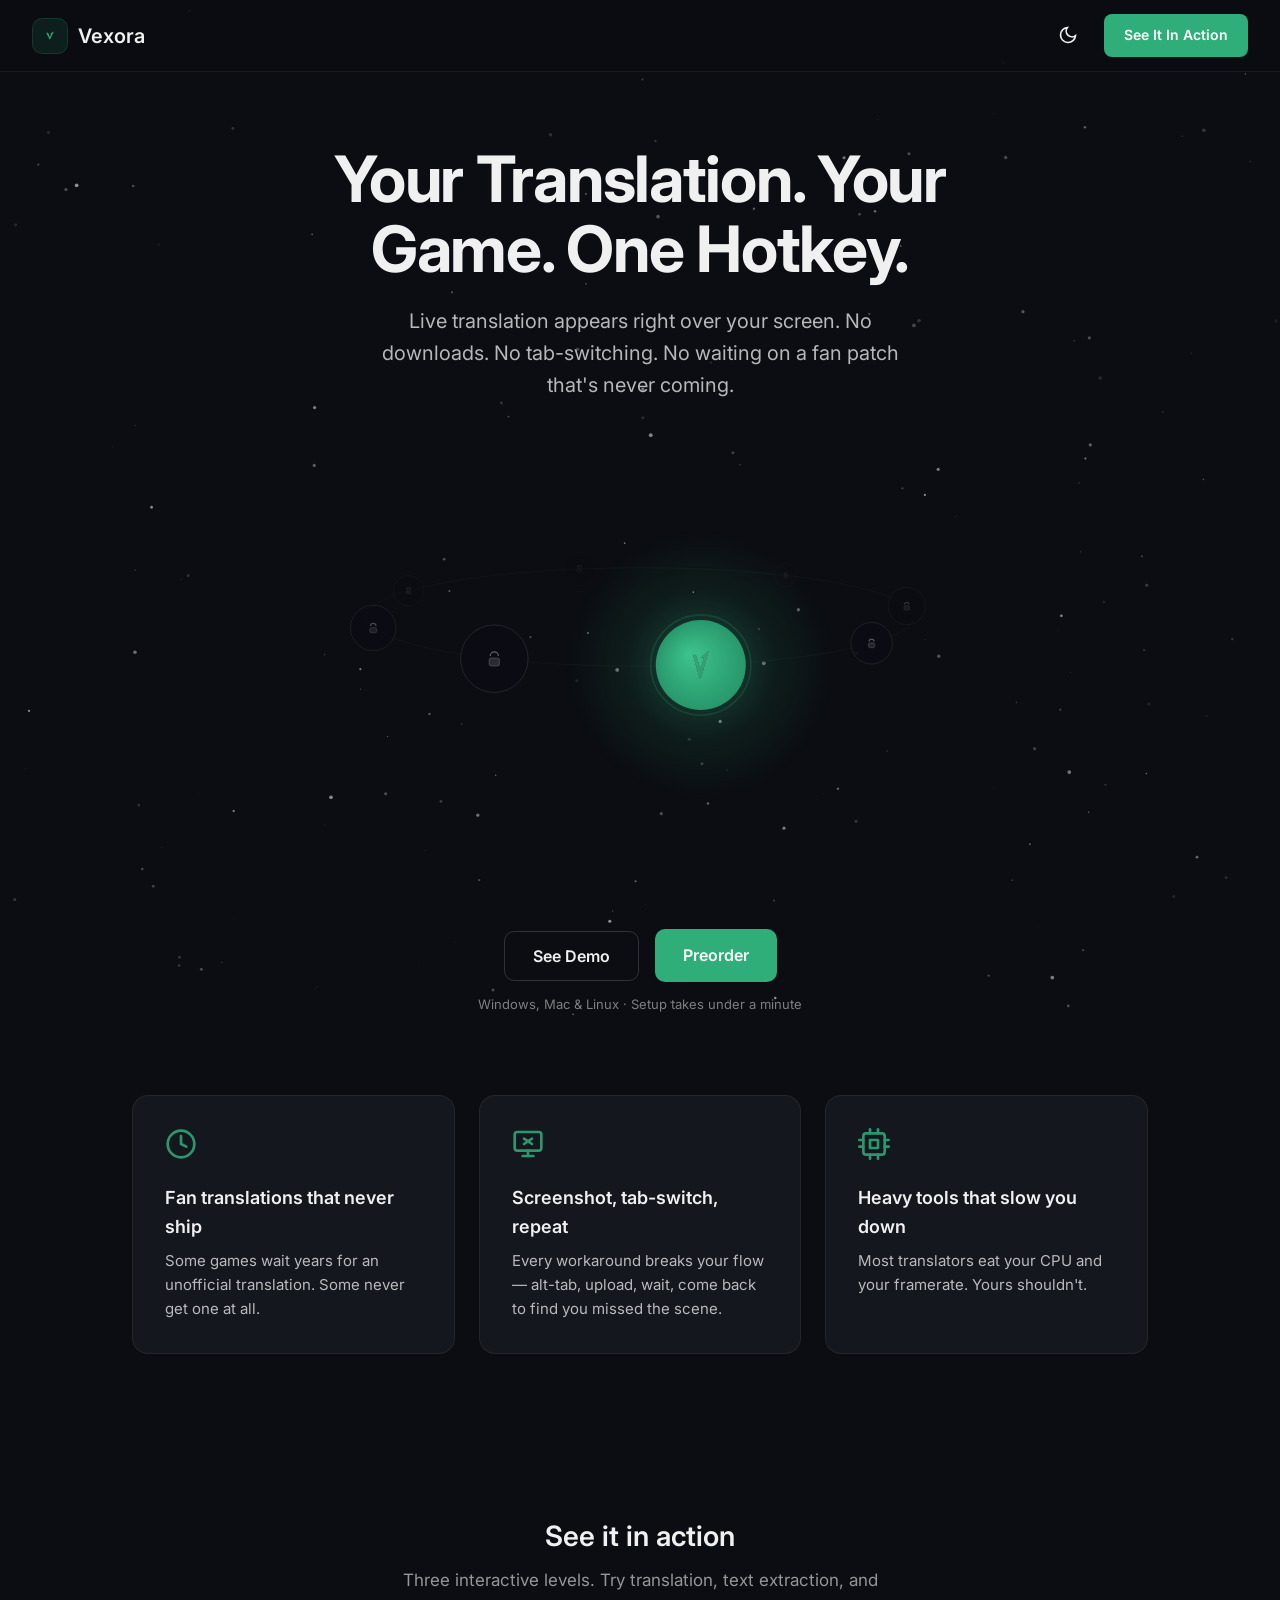
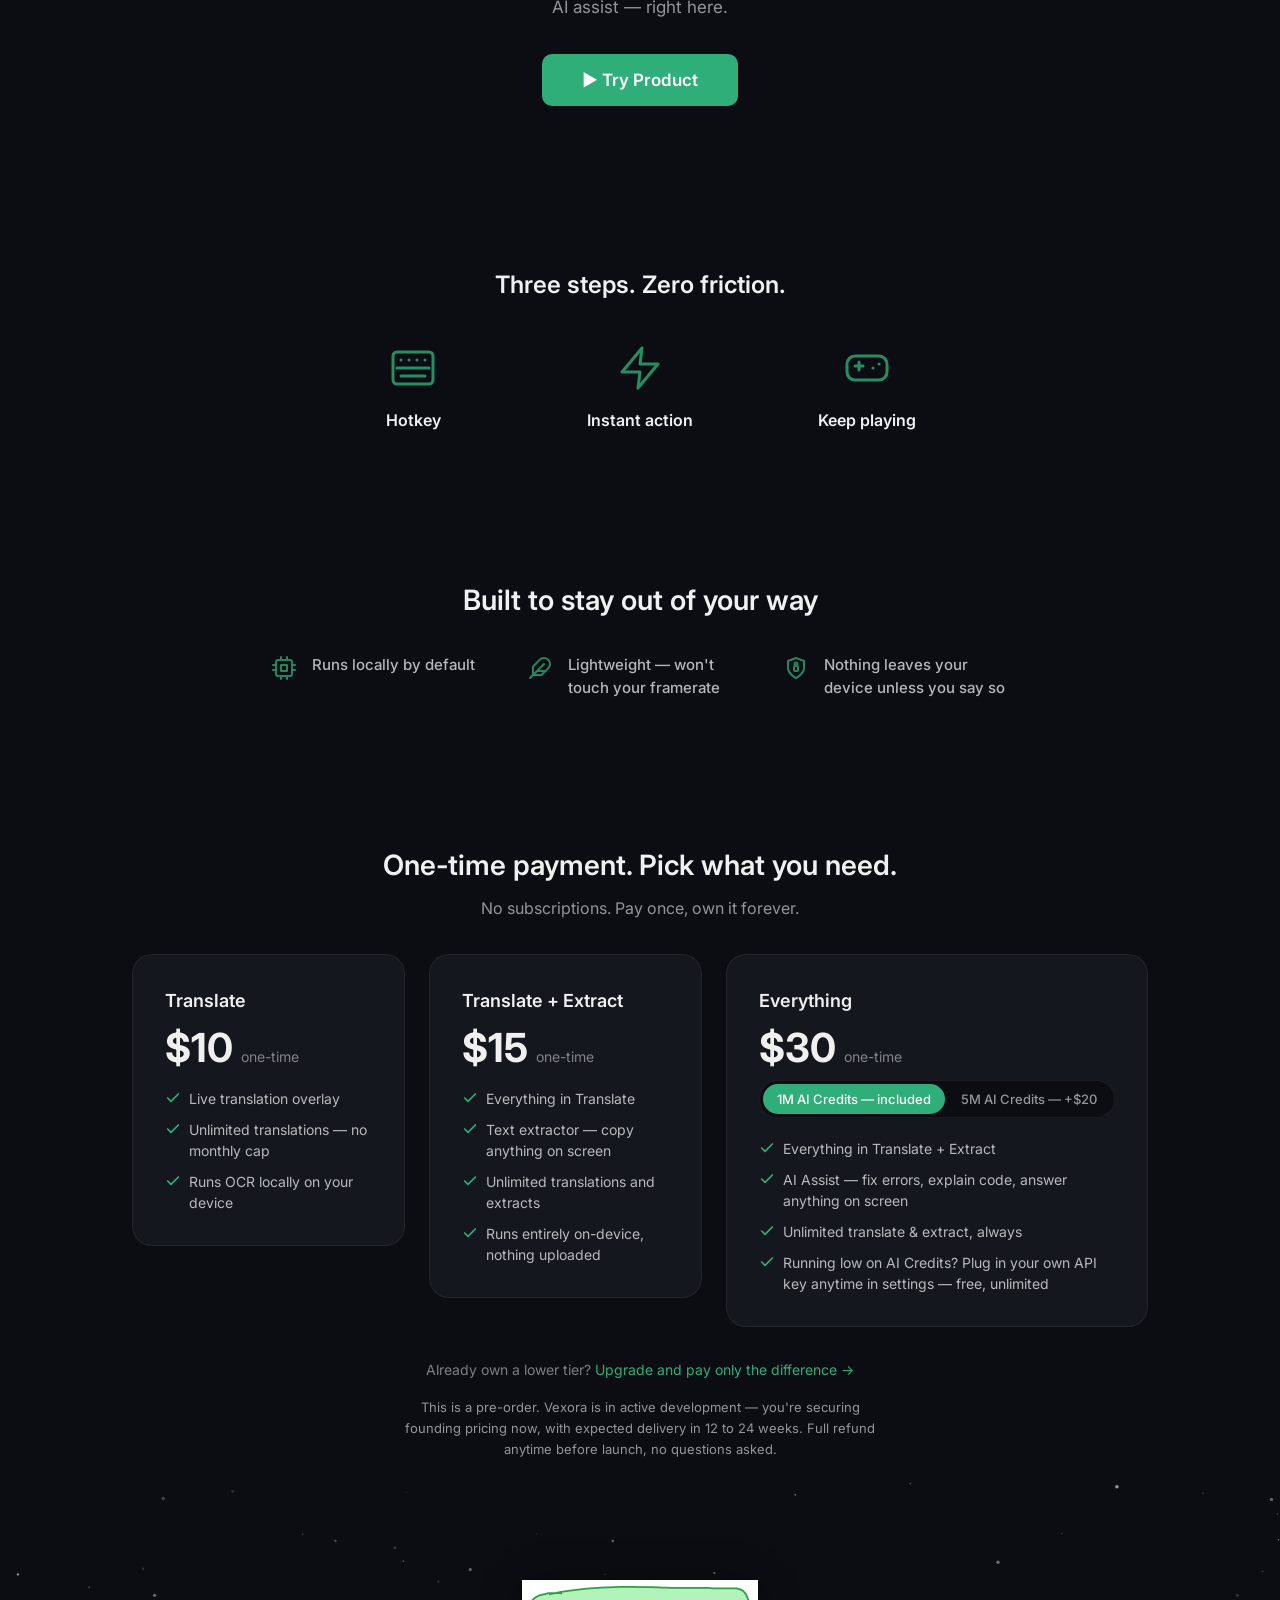
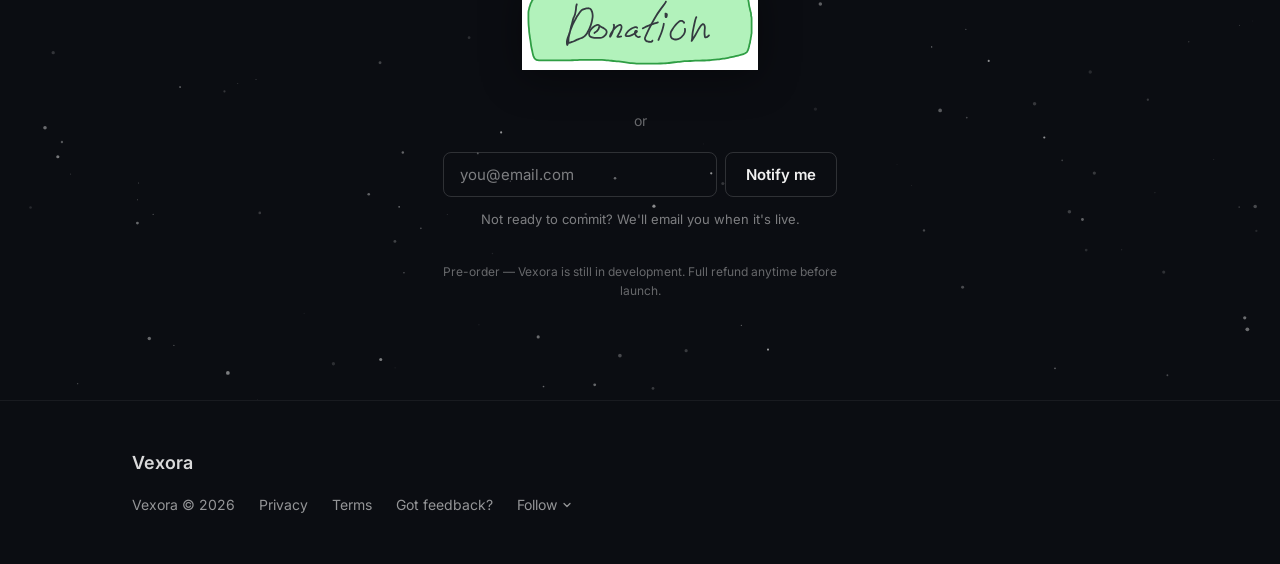
==== commit 36b1ba5d: "fix: remove undefined stopDemoComet call in transitionToLevel that broke level progression" ====
--- a/vexora/index.html
+++ b/vexora/index.html
@@ -665,7 +665,6 @@
 
     function transitionToLevel(nextNum) {
       stopTranslateLoop();
-      stopDemoComet();
       const isFinish = nextNum > 3;
       transitionText.textContent = isFinish ? 'All Levels Complete!' : 'Level Complete!';
       transitionSub.textContent = isFinish ? 'Great job!' : 'Moving to next level...';
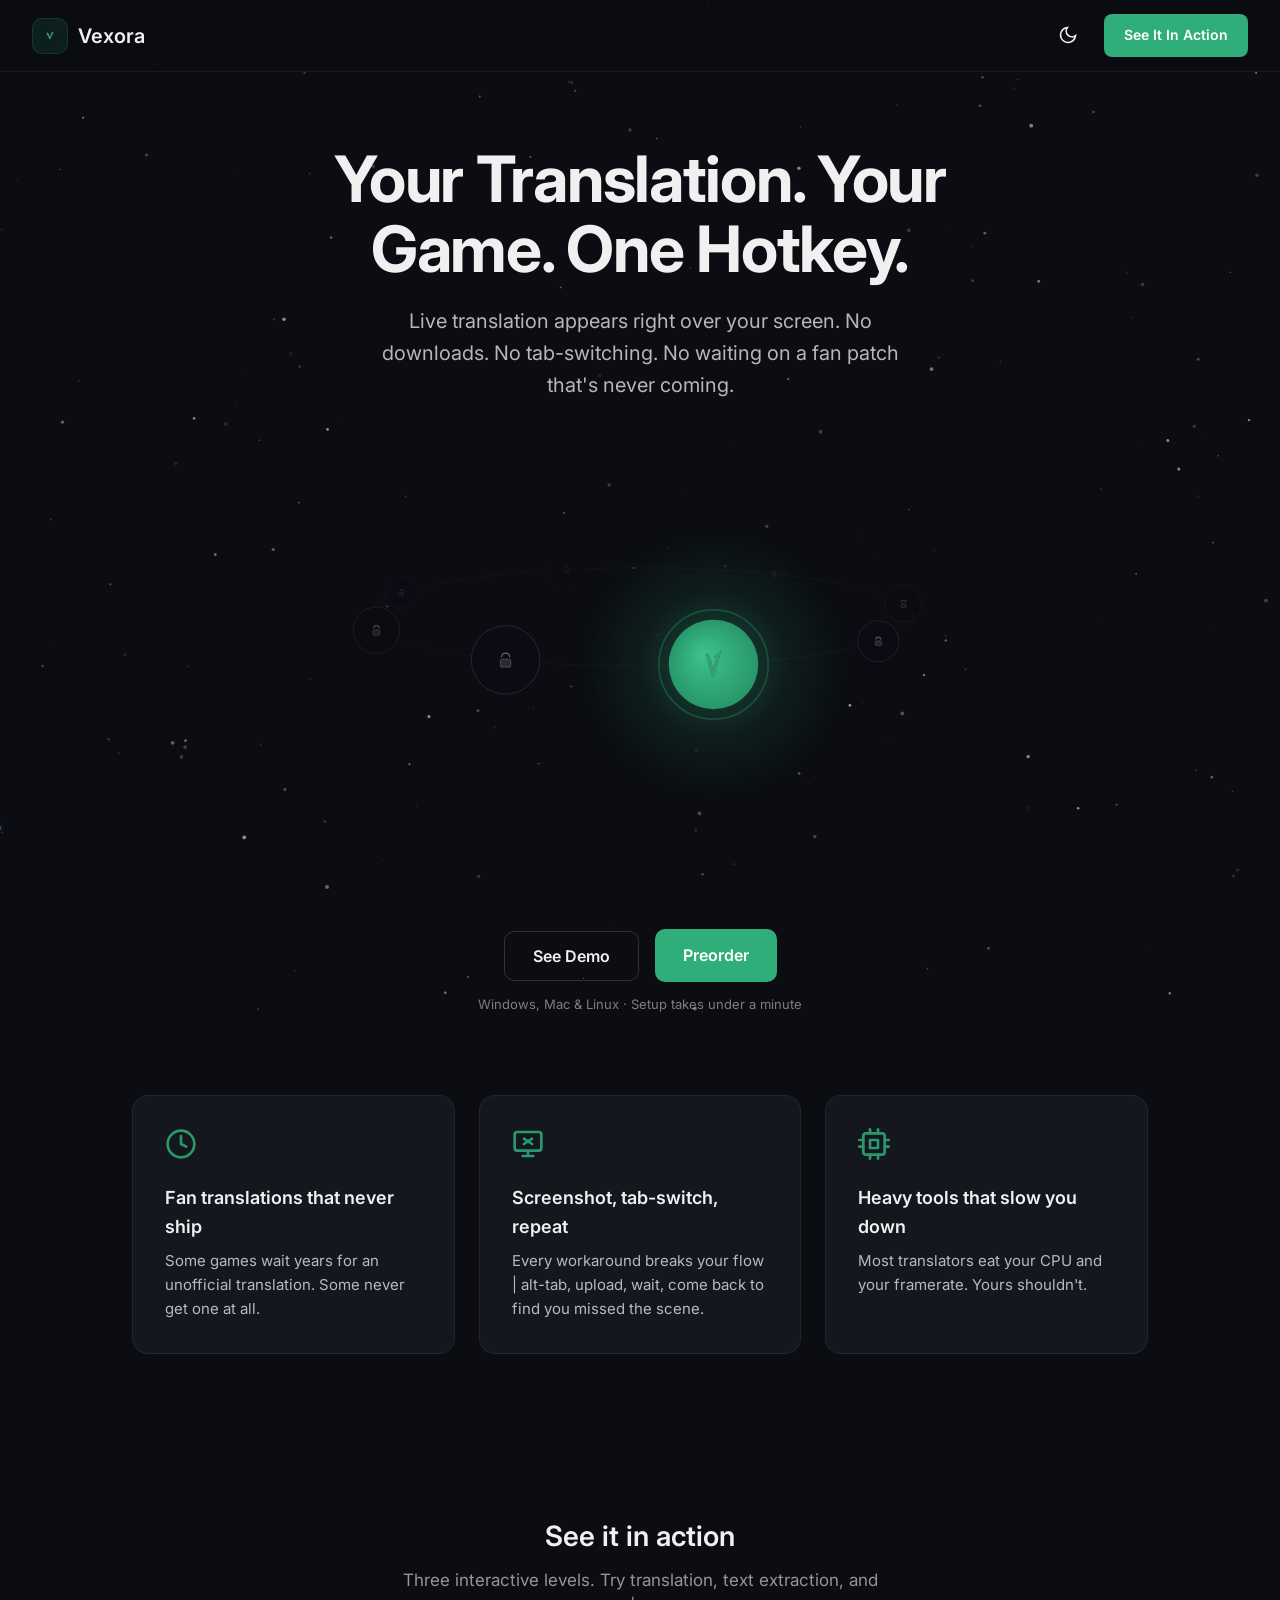
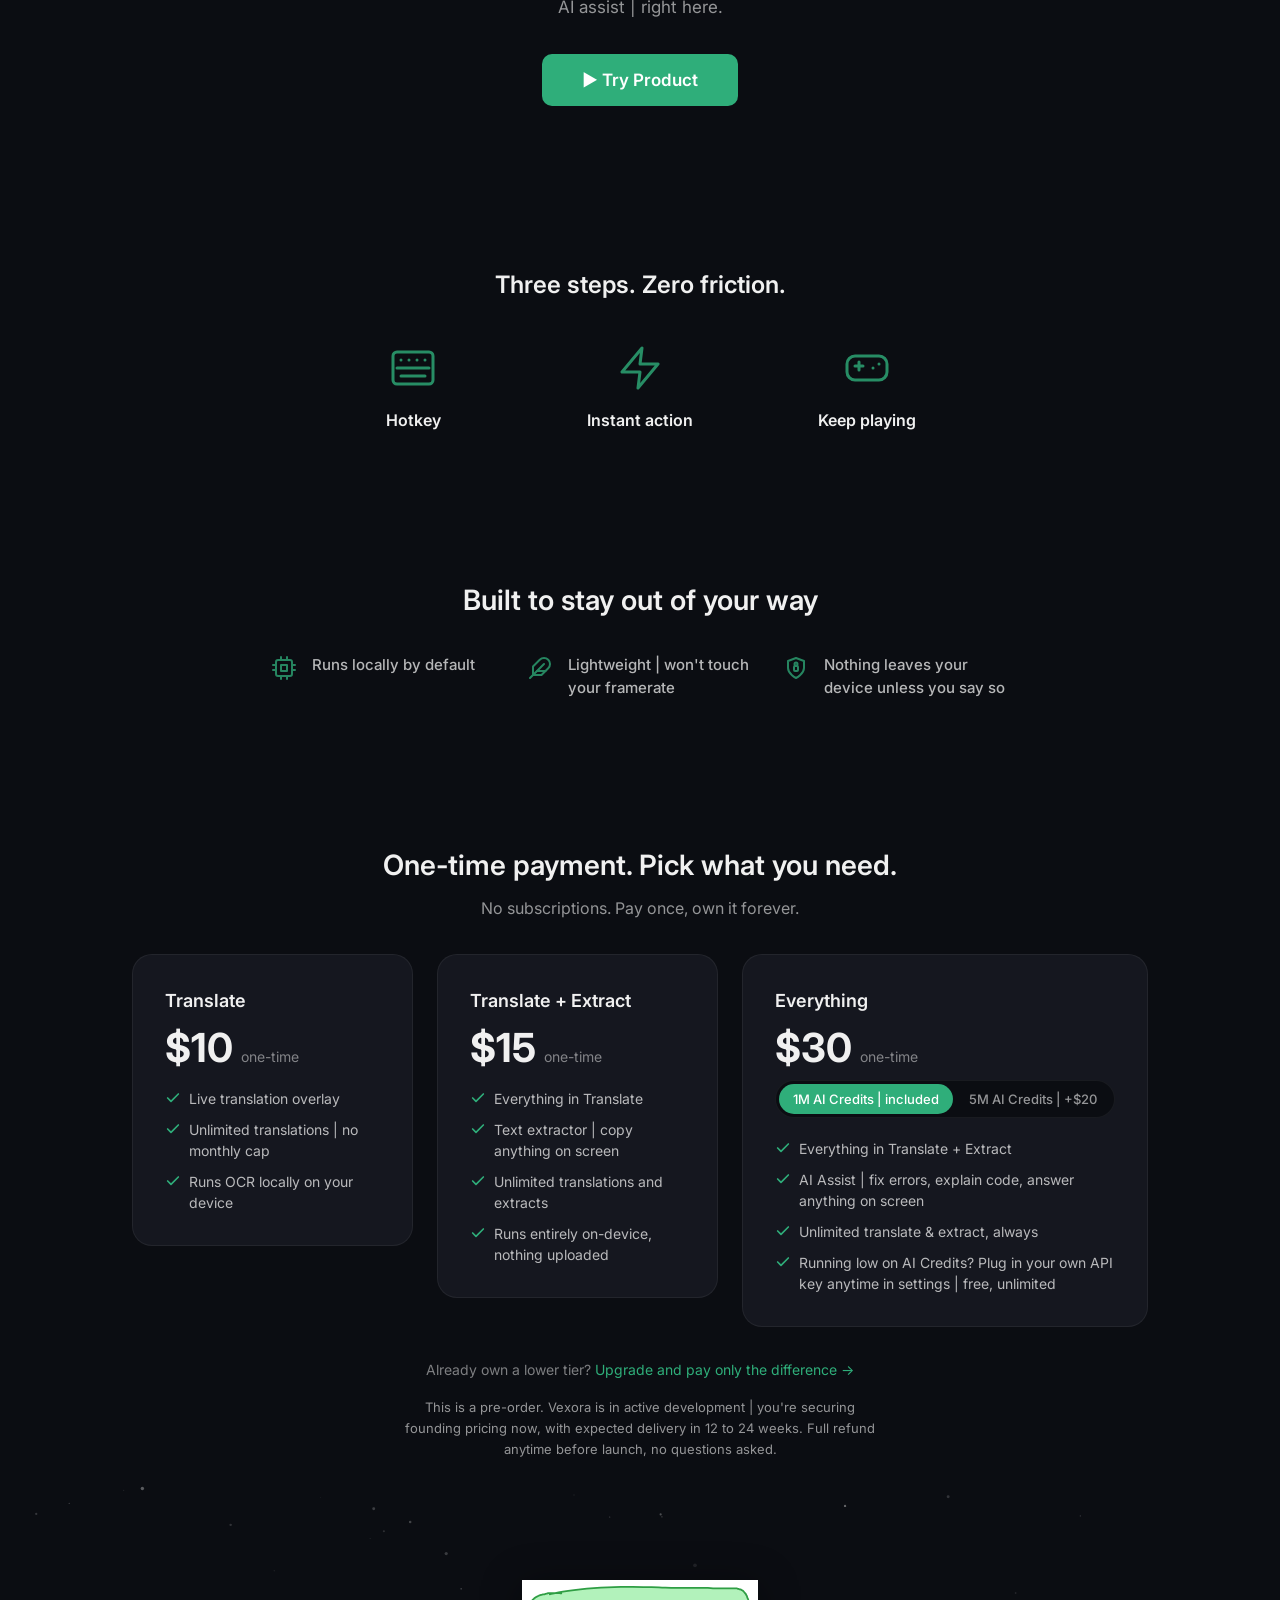
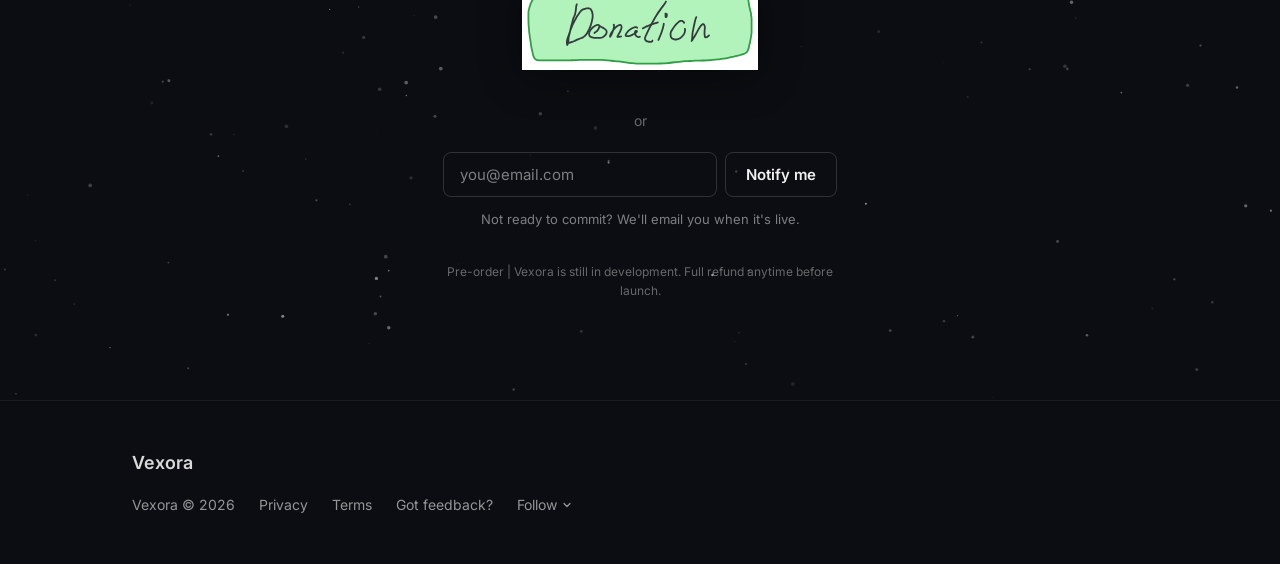
==== commit 3e893862: "style: replace em dash with pipe" ====
--- a/vexora/index.html
+++ b/vexora/index.html
@@ -7,7 +7,7 @@
   <meta name="description" content="Live translation appears right over your screen. No downloads. No tab-switching. No waiting on a fan patch that's never coming.">
 
   <!-- Open Graph (Discord / Reddit / Telegram share cards) -->
-  <meta property="og:title" content="Vexora — Live Game Translation & AI Screen Assistant">
+  <meta property="og:title" content="Vexora | Live Game Translation & AI Screen Assistant">
   <meta property="og:description" content="Live translation overlay for games. One hotkey, zero tab-switching. Works on Windows & Mac.">
   <meta property="og:type" content="website">
   <meta property="og:url" content="https://noxielabs.space/">
@@ -17,11 +17,11 @@
 
   <!-- Twitter Card -->
   <meta name="twitter:card" content="summary_large_image">
-  <meta name="twitter:title" content="Vexora — Live Game Translation & AI Screen Assistant">
+  <meta name="twitter:title" content="Vexora |  Live Game Translation & AI Screen Assistant">
   <meta name="twitter:description" content="Live translation overlay for games. One hotkey, zero tab-switching.">
   <meta name="twitter:image" content="">
 
-  <!-- Favicon (inline SVG placeholder — geometric V in brand green) -->
+  <!-- Favicon (inline SVG placeholder | geometric V in brand green) -->
   <link rel="icon" type="image/svg+xml" href="data:image/svg+xml,%3Csvg xmlns='http://www.w3.org/2000/svg' viewBox='0 0 32 32'%3E%3Crect width='32' height='32' rx='8' fill='%230B0D12'/%3E%3Cpath d='M8 9l8 14 8-14' stroke='%232FAE7A' stroke-width='3' stroke-linecap='round' stroke-linejoin='round' fill='none'/%3E%3C/svg%3E">
 
   <!-- Fonts -->
@@ -61,7 +61,7 @@
           <path d="M21 12.79A9 9 0 1 1 11.21 3 7 7 0 0 0 21 12.79z"/>
         </svg>
       </button>
-      <!-- CTA — anchors to demo section -->
+      <!-- CTA | anchors to demo section -->
       <a href="#demo" class="header__cta" id="header-demo-btn">See It In Action</a>
       <!-- Preorder CTA in header links to pricing -->
       <!-- Note: main preorder CTA is in hero section -->
@@ -115,7 +115,7 @@
             <line x1="9" y1="8" x2="15" y2="12"/>
           </svg>
           <h3 class="pain-card__title">Screenshot, tab-switch, repeat</h3>
-          <p class="pain-card__text">Every workaround breaks your flow — alt-tab, upload, wait, come back to find you missed the scene.</p>
+          <p class="pain-card__text">Every workaround breaks your flow | alt-tab, upload, wait, come back to find you missed the scene.</p>
         </div>
 
         <!-- Card 3 -->
@@ -144,7 +144,7 @@
   <section class="section" id="demo">
     <div class="container" style="text-align: center;">
       <h2 class="demo__title">See it in action</h2>
-      <p style="font-size: 17px; color: var(--text-tertiary); margin-top: var(--space-sm); margin-bottom: var(--space-xl); max-width: 480px; margin-left: auto; margin-right: auto;">Three interactive levels. Try translation, text extraction, and AI assist — right here.</p>
+      <p style="font-size: 17px; color: var(--text-tertiary); margin-top: var(--space-sm); margin-bottom: var(--space-xl); max-width: 480px; margin-left: auto; margin-right: auto;">Three interactive levels. Try translation, text extraction, and AI assist | right here.</p>
       <button class="hero__cta" id="try-product-btn" style="font-size: 17px; padding: 16px 40px;">
         ▶︎ Try Product
       </button>
@@ -219,7 +219,7 @@
             <line x1="16" y1="8" x2="2" y2="22"/>
             <line x1="17.5" y1="15" x2="9" y2="15"/>
           </svg>
-          <span class="trust__text">Lightweight — won't touch your framerate</span>
+          <span class="trust__text">Lightweight | won't touch your framerate</span>
         </div>
         <!-- Item 3 -->
         <div class="trust__item">
@@ -259,7 +259,7 @@
             </li>
             <li class="pricing-card__feature">
               <svg class="pricing-card__check" viewBox="0 0 24 24" fill="none" stroke="currentColor" stroke-width="2.5" stroke-linecap="round" stroke-linejoin="round"><polyline points="20 6 9 17 4 12"/></svg>
-              Unlimited translations — no monthly cap
+              Unlimited translations | no monthly cap
             </li>
             <li class="pricing-card__feature">
               <svg class="pricing-card__check" viewBox="0 0 24 24" fill="none" stroke="currentColor" stroke-width="2.5" stroke-linecap="round" stroke-linejoin="round"><polyline points="20 6 9 17 4 12"/></svg>
@@ -284,7 +284,7 @@
             </li>
             <li class="pricing-card__feature">
               <svg class="pricing-card__check" viewBox="0 0 24 24" fill="none" stroke="currentColor" stroke-width="2.5" stroke-linecap="round" stroke-linejoin="round"><polyline points="20 6 9 17 4 12"/></svg>
-              Text extractor — copy anything on screen
+              Text extractor | copy anything on screen
             </li>
             <li class="pricing-card__feature">
               <svg class="pricing-card__check" viewBox="0 0 24 24" fill="none" stroke="currentColor" stroke-width="2.5" stroke-linecap="round" stroke-linejoin="round"><polyline points="20 6 9 17 4 12"/></svg>
@@ -309,8 +309,8 @@
           <!-- AI Credits toggle -->
           <div class="pricing-card__toggle-wrap">
             <div class="credits-toggle" id="credits-toggle">
-              <button class="credits-toggle__opt active" data-credits="1m">1M AI Credits — included</button>
-              <button class="credits-toggle__opt" data-credits="5m">5M AI Credits — +$20</button>
+              <button class="credits-toggle__opt active" data-credits="1m">1M AI Credits | included</button>
+              <button class="credits-toggle__opt" data-credits="5m">5M AI Credits | +$20</button>
             </div>
           </div>
 
@@ -321,7 +321,7 @@
             </li>
             <li class="pricing-card__feature">
               <svg class="pricing-card__check" viewBox="0 0 24 24" fill="none" stroke="currentColor" stroke-width="2.5" stroke-linecap="round" stroke-linejoin="round"><polyline points="20 6 9 17 4 12"/></svg>
-              AI Assist — fix errors, explain code, answer anything on screen
+              AI Assist | fix errors, explain code, answer anything on screen
             </li>
             <li class="pricing-card__feature">
               <svg class="pricing-card__check" viewBox="0 0 24 24" fill="none" stroke="currentColor" stroke-width="2.5" stroke-linecap="round" stroke-linejoin="round"><polyline points="20 6 9 17 4 12"/></svg>
@@ -329,7 +329,7 @@
             </li>
             <li class="pricing-card__feature">
               <svg class="pricing-card__check" viewBox="0 0 24 24" fill="none" stroke="currentColor" stroke-width="2.5" stroke-linecap="round" stroke-linejoin="round"><polyline points="20 6 9 17 4 12"/></svg>
-              Running low on AI Credits? Plug in your own API key anytime in settings — free, unlimited
+              Running low on AI Credits? Plug in your own API key anytime in settings | free, unlimited
             </li>
           </ul>
           <!-- <a href="#pending-checkout" class="pricing-card__btn pricing-card__btn--secondary" id="btn-tier3">Get Everything</a> -->
@@ -340,7 +340,7 @@
       <!-- Upgrade + disclaimer -->
       <div class="pricing__footer">
         <p class="pricing__upgrade">Already own a lower tier? <a href="mailto:noxielabs@gmail.com">Upgrade and pay only the difference →</a></p>
-        <p class="pricing__disclaimer">This is a pre-order. Vexora is in active development — you're securing founding pricing now, with expected delivery in 12 to 24 weeks. Full refund anytime before launch, no questions asked.</p>
+        <p class="pricing__disclaimer">This is a pre-order. Vexora is in active development | you're securing founding pricing now, with expected delivery in 12 to 24 weeks. Full refund anytime before launch, no questions asked.</p>
       </div>
 
     </div>
@@ -363,7 +363,7 @@
         </form>
         <p class="cta__email-hint">Not ready to commit? We'll email you when it's live.</p>
       </div>
-      <p class="cta__preorder-note">Pre-order — Vexora is still in development. Full refund anytime before launch.</p>
+      <p class="cta__preorder-note">Pre-order | Vexora is still in development. Full refund anytime before launch.</p>
     </div>
   </section>
 
@@ -424,7 +424,7 @@
 
       <!-- LEVEL 1: Translate (user-triggered) -->
       <div class="demo-overlay__level" id="overlay-level-1">
-        <div class="demo-overlay__level-title">Level 1 — Translate</div>
+        <div class="demo-overlay__level-title">Level 1 | Translate</div>
         <p class="demo-overlay__level-desc">Press the hotkey to translate</p>
 
         <div class="demo-stage">
@@ -443,7 +443,7 @@
 
       <!-- LEVEL 2: Extract (user selects) -->
       <div class="demo-overlay__level" id="overlay-level-2">
-        <div class="demo-overlay__level-title">Level 2 — Extract</div>
+        <div class="demo-overlay__level-title">Level 2 | Extract</div>
         <p class="demo-overlay__level-desc">Drag to select the text block</p>
 
         <div class="demo-stage" id="ol-extract-stage">
@@ -469,7 +469,7 @@
 
       <!-- LEVEL 3: Assist (user selects) -->
       <div class="demo-overlay__level" id="overlay-level-3">
-        <div class="demo-overlay__level-title">Level 3 — Assist</div>
+        <div class="demo-overlay__level-title">Level 3 | Assist</div>
         <p class="demo-overlay__level-desc">Select the broken blocks to fix them</p>
 
         <div class="demo-stage" id="ol-assist-stage">
@@ -486,7 +486,7 @@
             <div class="demo__select-rect" id="ol-assist-select-rect"></div>
           </div>
         </div>
-        <p class="demo-auto-caption" id="ol-assist-caption">From broken terminal output to a clear answer — instantly.</p>
+        <p class="demo-auto-caption" id="ol-assist-caption">From broken terminal output to a clear answer | instantly.</p>
       </div>
 
       <!-- FINISH screen -->
@@ -509,7 +509,7 @@
 
   <script>
     /* =============================================
-       CONFIG — named constants for connectors
+       CONFIG | named constants for connectors
        (design-brief.md §10, mvp-toolbox.md)
        ============================================= */
     const CONFIG = {
@@ -562,7 +562,7 @@
     onScroll(); // init
 
     /* =============================================
-       HERO PARALLAX — mouse-driven bg shift
+       HERO PARALLAX | mouse-driven bg shift
        (design-brief §1: "легкий parallax при русі
         миші, зсув 5-10px")
        ============================================= */
@@ -595,11 +595,11 @@
     }
 
     /* =============================================
-       GAMIFIED DEMO — Full-screen overlay with levels
+       GAMIFIED DEMO | Full-screen overlay with levels
        ============================================= */
 
     const GLYPHS = 'ΨΞΩΣΔΘΛΦαβγδεζηθλμξπρσφψωᚠᚢᚦᚨᚱᚲᛃᛇᛈᛉᛊᛏᛒᛗᛚᛞ';
-    const TRANSLATED = 'Wait — I understand this now.';
+    const TRANSLATED = 'Wait | I understand this now.';
     function randomGlyph() { return GLYPHS[Math.floor(Math.random() * GLYPHS.length)]; }
     function buildGlyphString(t) { return t.split('').map(c => c === ' ' ? ' ' : randomGlyph()).join(''); }
 
@@ -1012,7 +1012,7 @@
     });
 
     /* =============================================
-       PRICING — Tier 3 AI Credits toggle
+       PRICING | Tier 3 AI Credits toggle
        ============================================= */
     const tier3Price = document.getElementById('tier3-price');
     const btnTier3 = document.getElementById('btn-tier3');
@@ -1067,7 +1067,7 @@
     });
 
     /* =============================================
-       FINAL CTA — wire primary button + email form
+       FINAL CTA | wire primary button + email form
        ============================================= */
     bindUrl('cta-primary-btn', CONFIG.LEMONSQUEEZY_CHECKOUT_URL_TIER2);
 
@@ -1104,7 +1104,7 @@
           });
 
           if (response.ok) {
-             emailWrap.innerHTML = '<p class="cta__email-success">Thanks — we\'ll email you when it\'s live.</p>';
+             emailWrap.innerHTML = '<p class="cta__email-success">Thanks | we\'ll email you when it\'s live.</p>';
           } else {
              throw new Error('Network response was not ok.');
           }
@@ -1120,13 +1120,13 @@
         console.log('Form submission simulated. Endpoint not configured.');
         // Simulate success if endpoint is missing
         setTimeout(() => {
-           emailWrap.innerHTML = '<p class="cta__email-success">Thanks — we\'ll email you when it\'s live.</p>';
+           emailWrap.innerHTML = '<p class="cta__email-success">Thanks | we\'ll email you when it\'s live.</p>';
         }, 500);
       }
     });
 
     /* =============================================
-       FOOTER — wire connector URLs
+       FOOTER | wire connector URLs
        ============================================= */
     bindUrl('footer-feedback', CONFIG.FEEDBACK_FORM_URL);
     bindUrl('social-twitter', CONFIG.TWITTER_URL);
@@ -1151,7 +1151,7 @@
     });
 
     /* =============================================
-       STARRY BACKGROUND — canvas-based stars
+       STARRY BACKGROUND | canvas-based stars
        ============================================= */
     function createStarfield(canvasId, starCount) {
       const canvas = document.getElementById(canvasId);
@@ -1341,7 +1341,7 @@
      * The drum is a horizontal cylinder: planets rotate around the Y-axis.
      */
     // 2.5D tilt: pitch tilts the drum forward, yaw tilts it sideways
-    const TILT_PITCH = 0.18;   // forward tilt — higher = more vertical spread
+    const TILT_PITCH = 0.18;   // forward tilt | higher = more vertical spread
 
     function getPlanetPos(planet, index) {
       const angle = planet.baseAngle + drumAngle;
@@ -1397,7 +1397,7 @@
           drumAngle += DRUM_AUTO_SPEED;
         }
       } else if (!drumDragging && drumPaused) {
-        // Hovered but not dragging — decay inertia only
+        // Hovered but not dragging | decay inertia only
         drumInertia *= 0.92;
         if (Math.abs(drumInertia) > 0.0002) {
           drumAngle += drumInertia;
@@ -1541,7 +1541,7 @@
     initPlanets();
 
     /* =============================================
-       ANIMATION LOOP — stars + planets
+       ANIMATION LOOP | stars + planets
        ============================================= */
     const heroStars = createStarfield('hero-stars', 180);
     const ctaStars = createStarfield('cta-stars', 120);
@@ -1555,7 +1555,7 @@
     mainLoop();
 
     /* =============================================
-       INTERACTIVE COMET — Autonomous & Gravity-Driven
+       INTERACTIVE COMET | Autonomous & Gravity-Driven
        ============================================= */
     (function initComet() {
       const cCanvas = document.getElementById('comet-canvas');
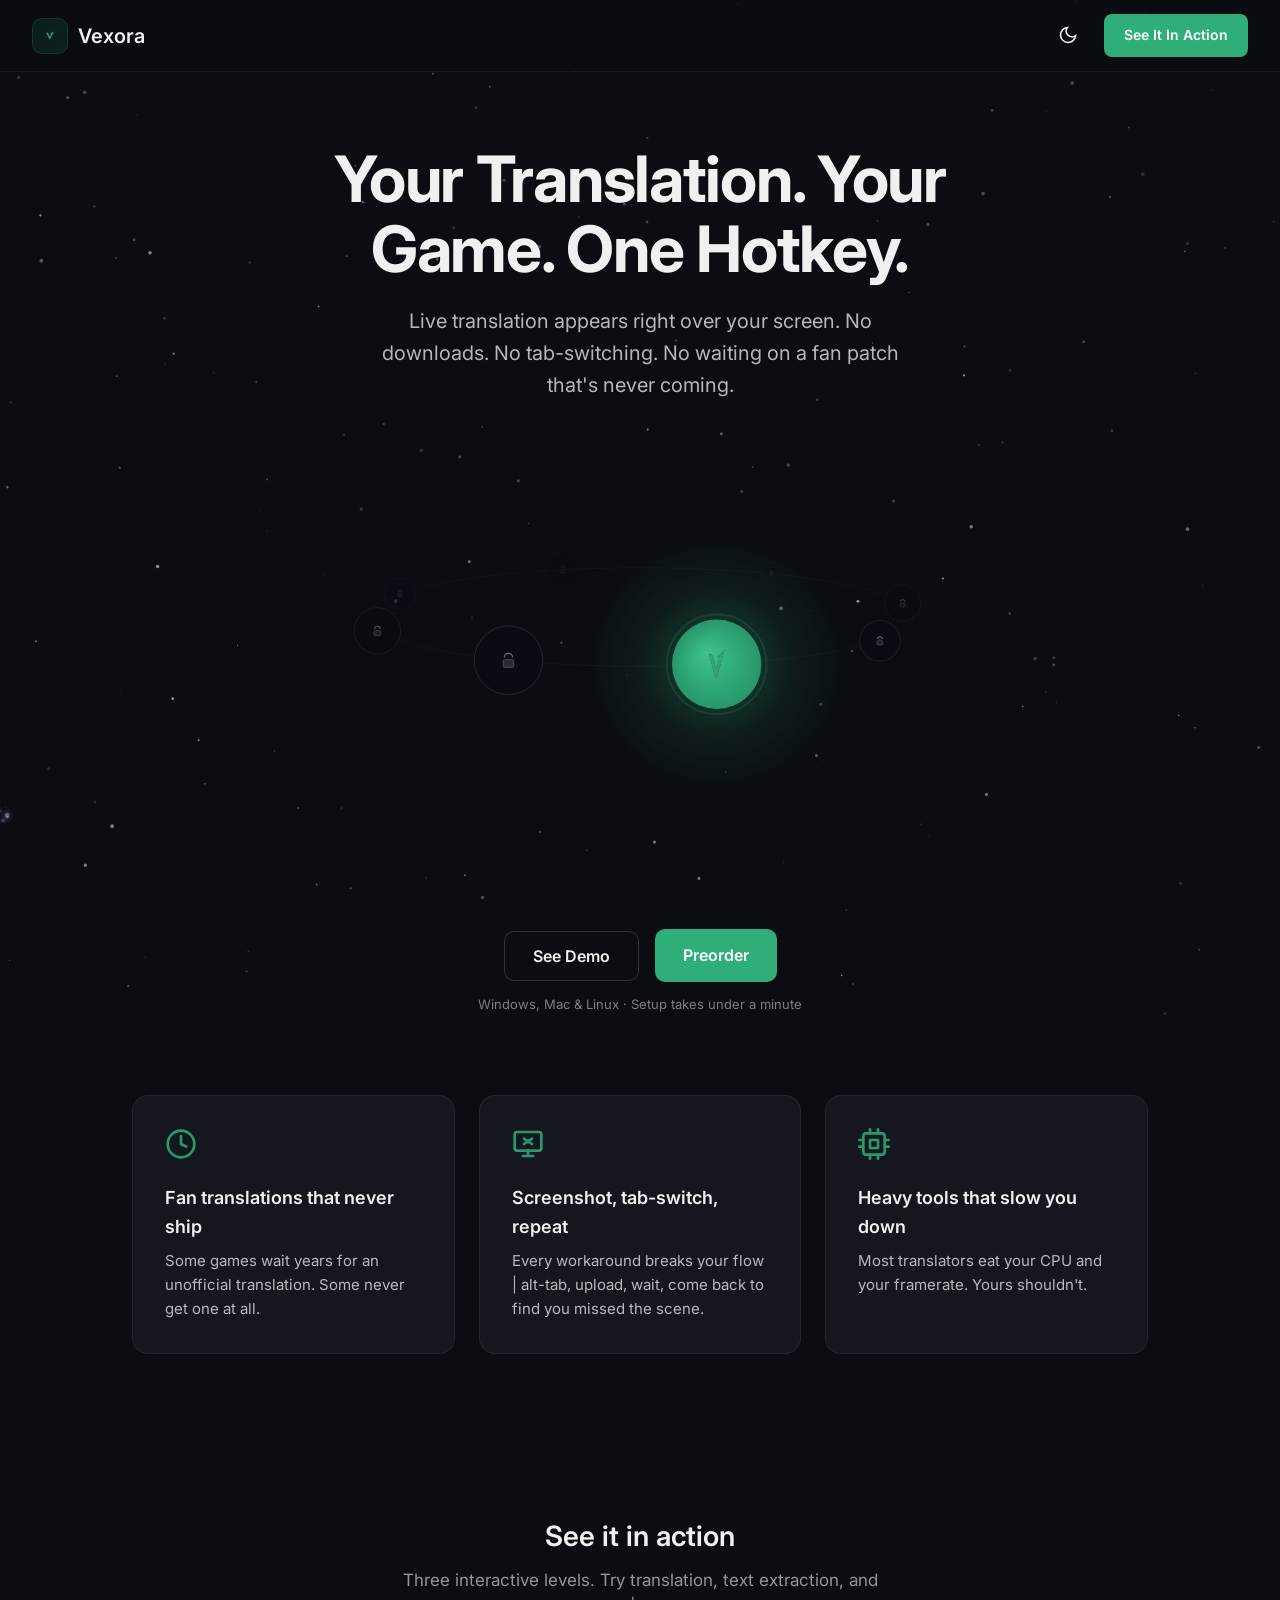
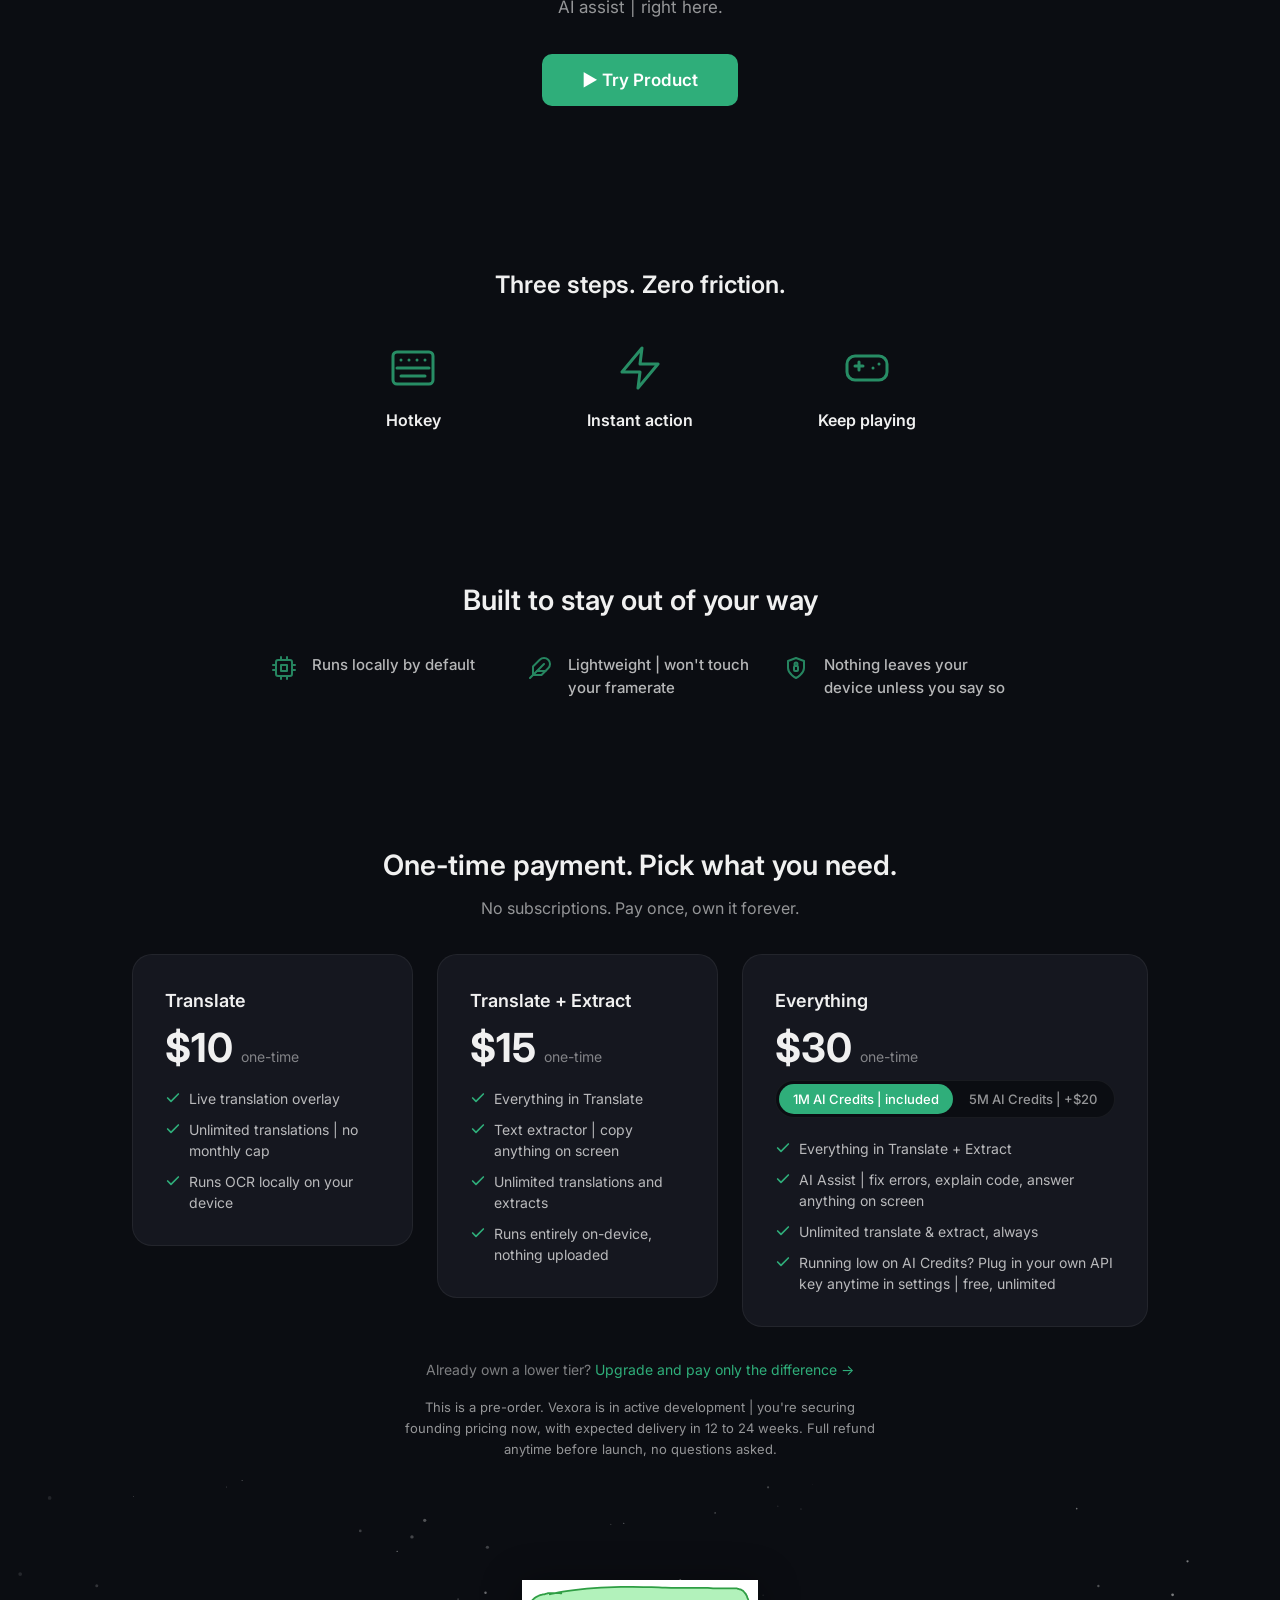
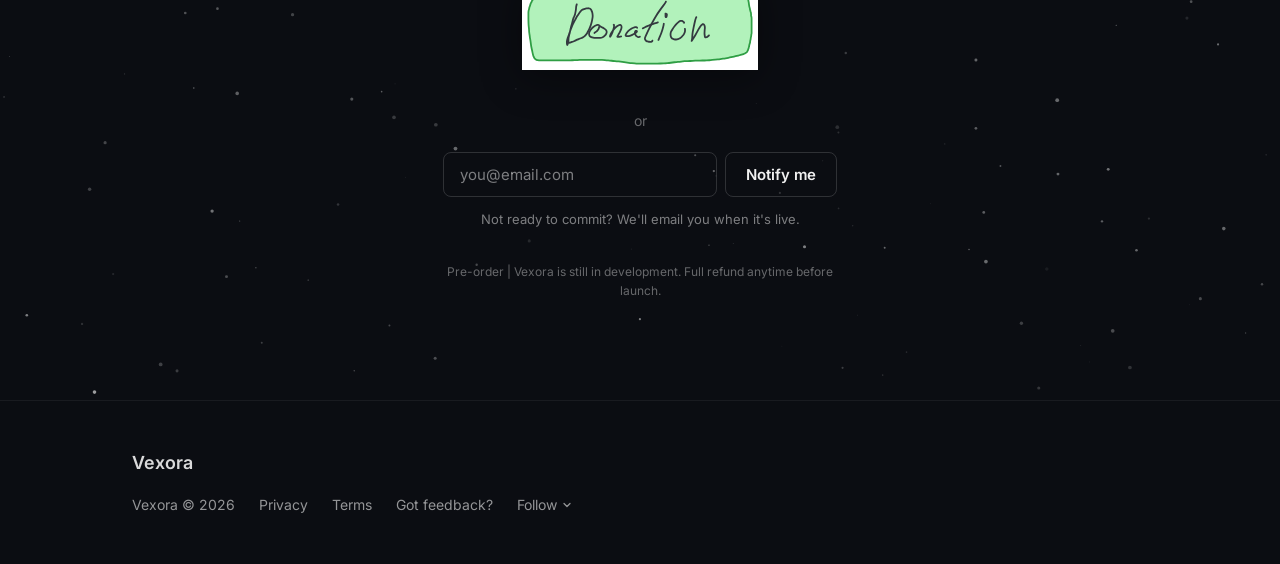
==== commit 0c747dbc: "fix: remove double space in twitter title" ====
--- a/vexora/index.html
+++ b/vexora/index.html
@@ -17,7 +17,7 @@
 
   <!-- Twitter Card -->
   <meta name="twitter:card" content="summary_large_image">
-  <meta name="twitter:title" content="Vexora |  Live Game Translation & AI Screen Assistant">
+  <meta name="twitter:title" content="Vexora | Live Game Translation & AI Screen Assistant">
   <meta name="twitter:description" content="Live translation overlay for games. One hotkey, zero tab-switching.">
   <meta name="twitter:image" content="">
 
